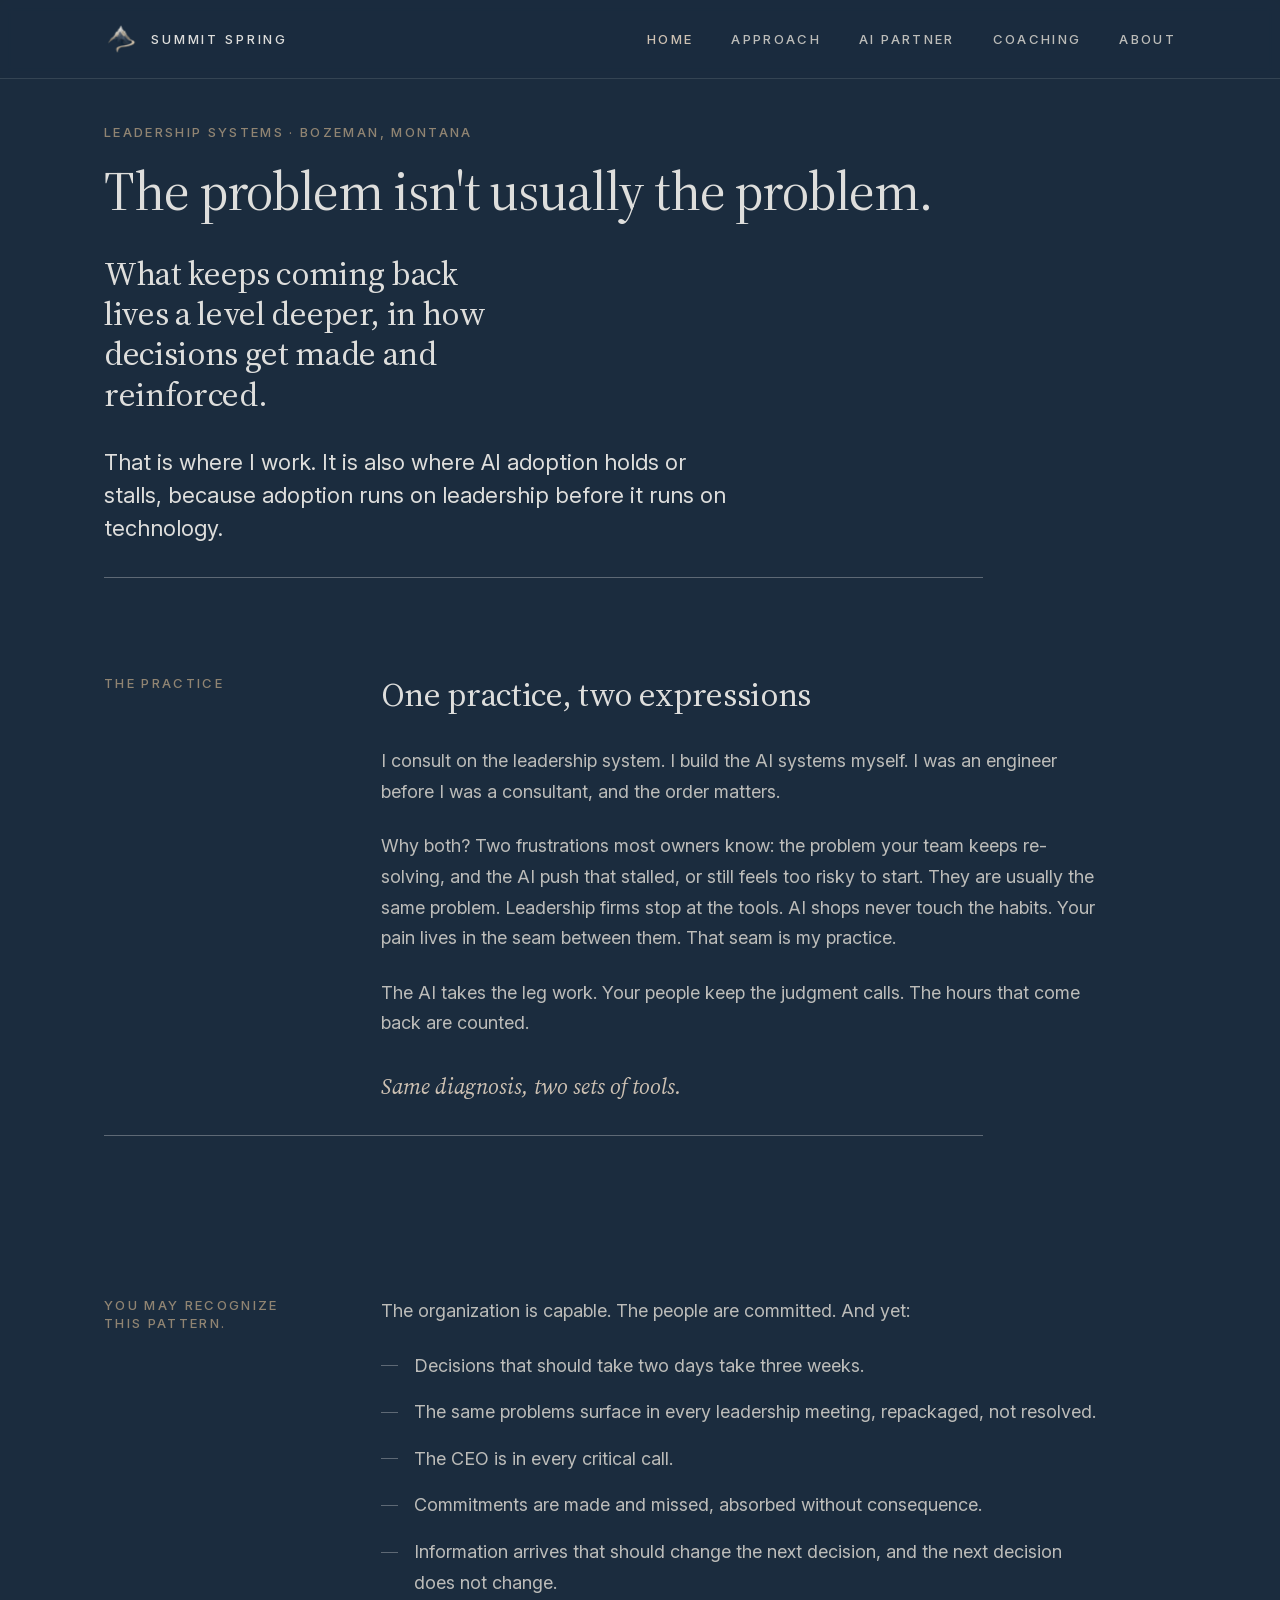
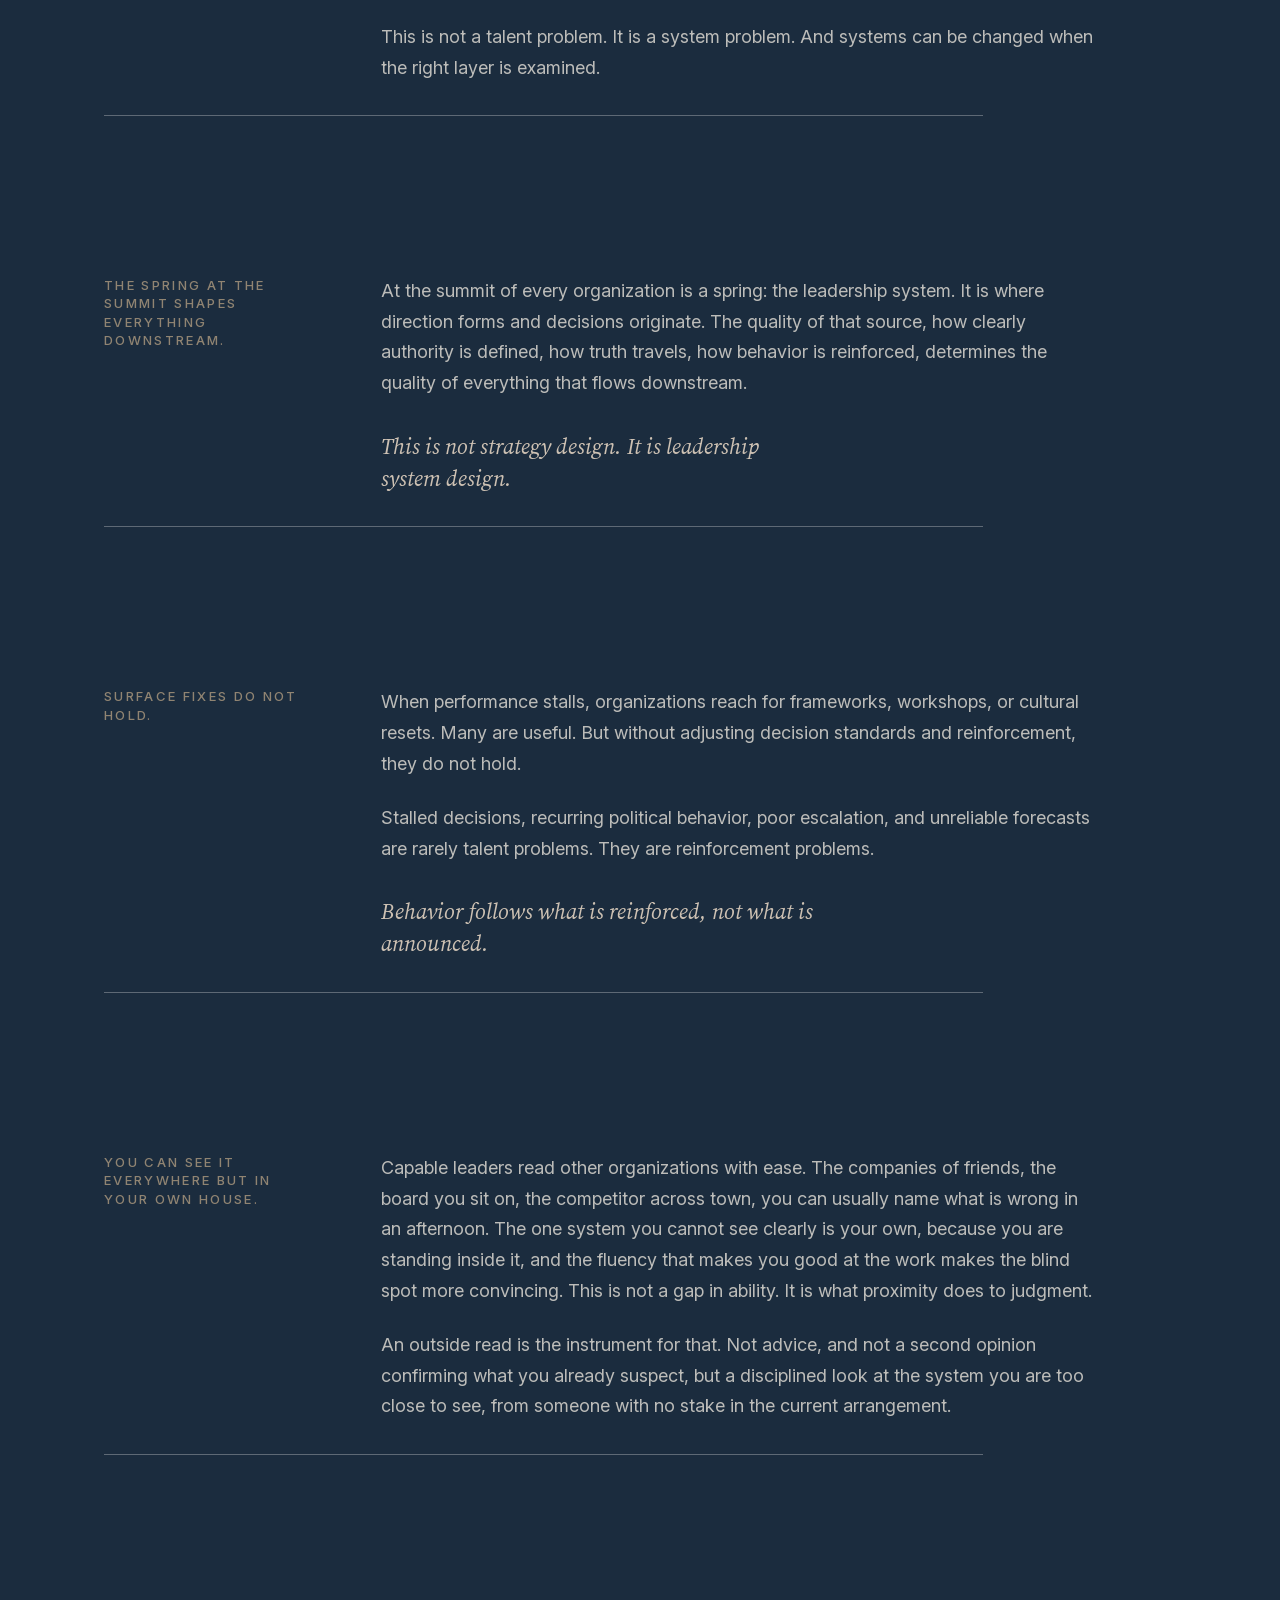
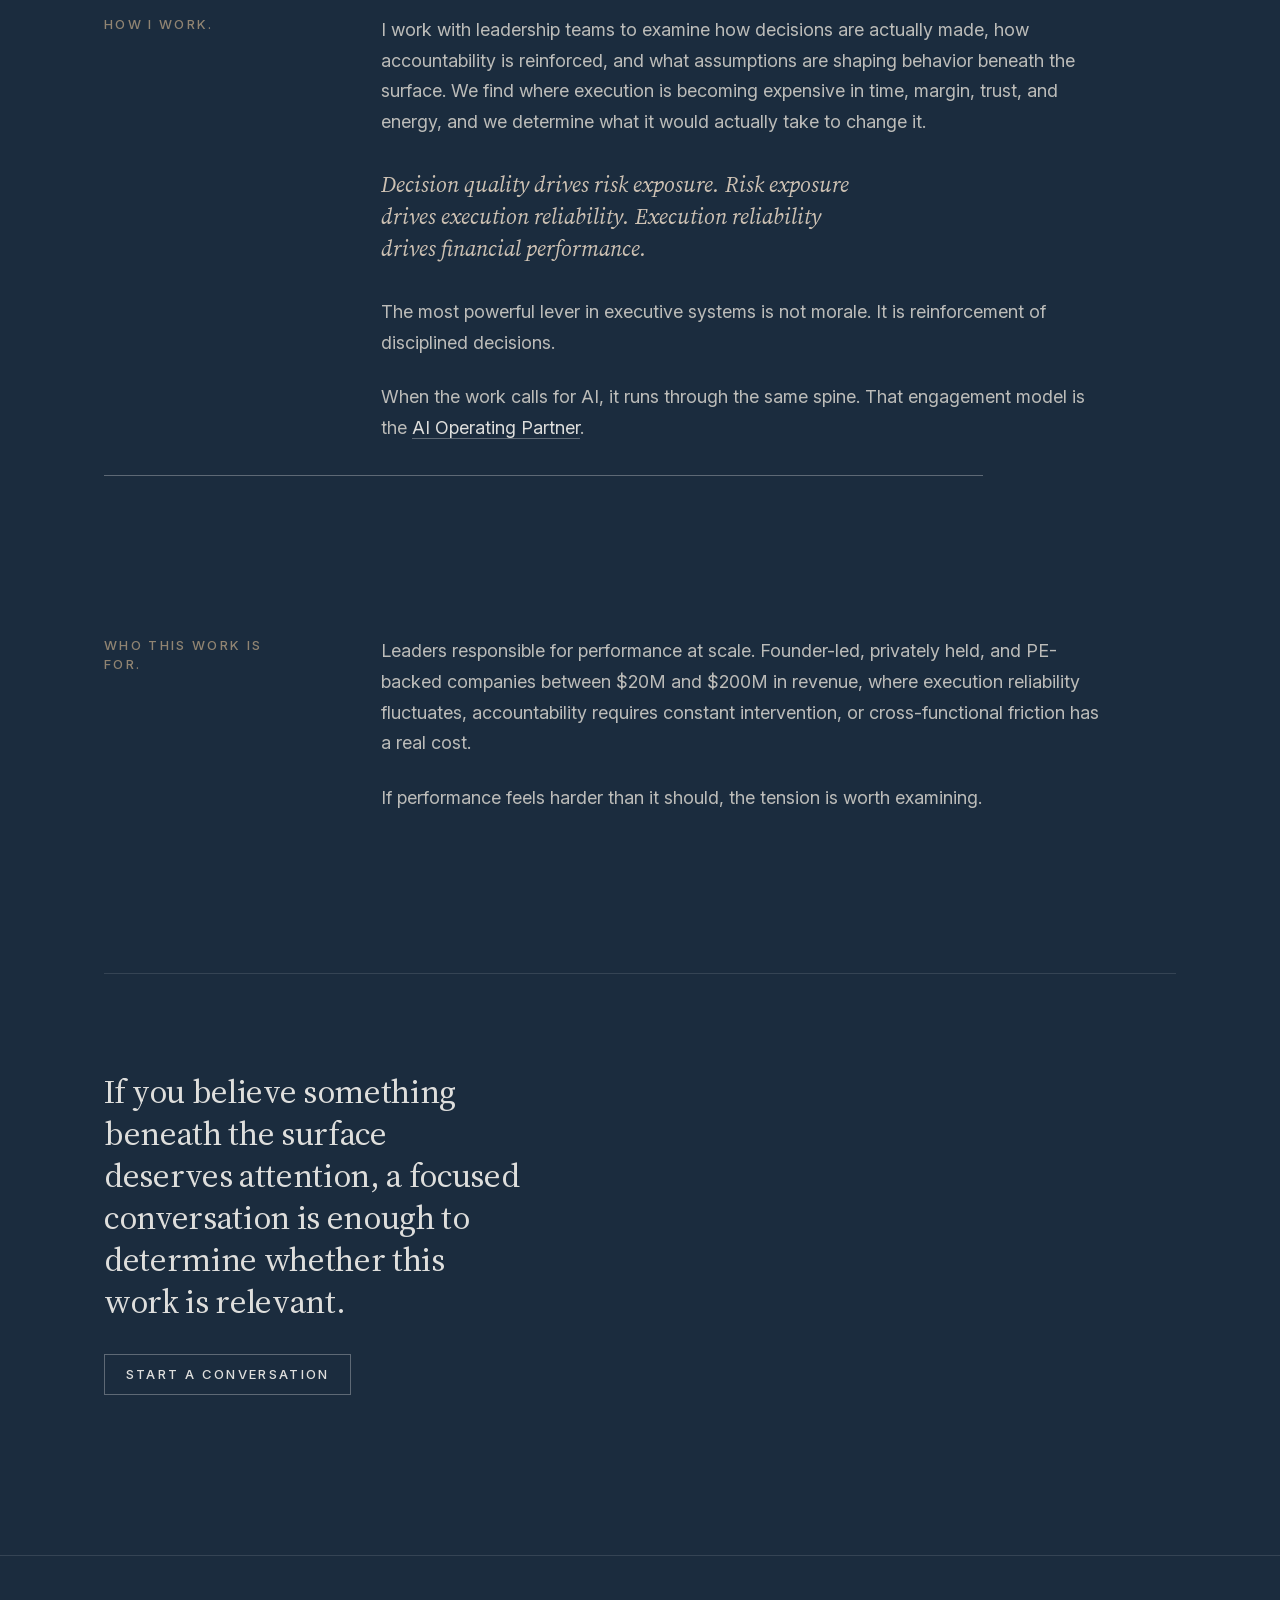
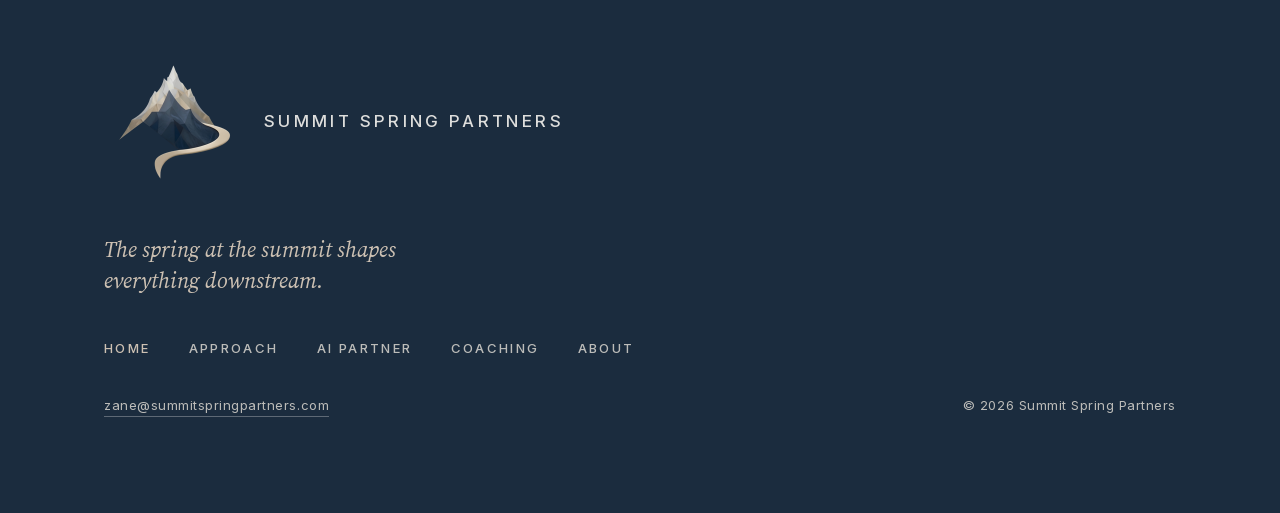
==== index.html @ 4e7c84a8 "Fusion front matter: one practice two expressions, How I work slimmed, AI Partner echo Co-Authored-B" ====
<!DOCTYPE html>
<html lang="en">
<head>
<meta charset="utf-8">
<meta name="viewport" content="width=device-width, initial-scale=1">
<title>Summit Spring Partners | Leadership Systems and AI Adoption | Bozeman, Montana</title>
<meta name="description" content="Leadership system diagnosis and AI adoption for founder-led and PE-backed companies between $20M and $200M. Automate the leg work. Your people keep the judgment. Based in Bozeman, Montana.">
<link rel="icon" href="favicon.ico" sizes="48x48">
<link rel="icon" type="image/png" sizes="32x32" href="assets/favicon-32.png">
<link rel="icon" type="image/png" sizes="16x16" href="assets/favicon-16.png">
<link rel="apple-touch-icon" href="assets/apple-touch-icon.png">
<meta property="og:title" content="Summit Spring Partners | Leadership Systems and AI Adoption | Bozeman, Montana">
<meta property="og:description" content="The problem isn't usually the problem. Leadership systems and AI adoption from Bozeman, Montana.">
<meta property="og:type" content="website">
<meta property="og:url" content="https://summitspringpartners.com/">
<meta property="og:image" content="https://summitspringpartners.com/assets/og-card.png">
<link rel="stylesheet" href="css/site.css">
</head>
<body>
<div class="site-frame">

  <header class="site-header">
    <div class="site-header-bar">
      <a class="site-brand" href="index.html">
        <img src="assets/logo-mark.png" alt="Summit Spring Partners">
        <span class="ssp-wordmark">Summit&nbsp;Spring</span>
      </a>
      <nav class="site-nav">
        <a class="ss-navlink is-active" href="index.html">Home</a>
        <a class="ss-navlink" href="approach.html">Approach</a>
        <a class="ss-navlink" href="ai-partner.html">AI Partner</a>
        <a class="ss-navlink" href="coaching.html">Coaching</a>
        <a class="ss-navlink" href="about.html">About</a>
      </nav>
      <button class="menu-toggle" type="button" aria-expanded="false" aria-controls="mobile-menu">Menu</button>
    </div>
    <nav class="mobile-menu" id="mobile-menu">
      <a class="ss-navlink is-active" href="index.html">Home</a>
      <a class="ss-navlink" href="approach.html">Approach</a>
      <a class="ss-navlink" href="ai-partner.html">AI Partner</a>
      <a class="ss-navlink" href="coaching.html">Coaching</a>
      <a class="ss-navlink" href="about.html">About</a>
    </nav>
  </header>

  <main class="site-main">
<section style="padding-top:var(--pt,7rem)">
        <div class="ssp-eyebrow" style="margin:0 0 1.3rem">Leadership systems · Bozeman, Montana</div>
        <h1 style="font-family:'Source Serif 4',Georgia,serif;font-size:var(--heroH1,3.75rem);line-height:1.08;letter-spacing:-.02em;color:#DEDEDC;max-width:var(--heroW,80%);margin:0;text-wrap:balance">The problem isn't usually the problem.</h1>
        <p style="font-family:'Source Serif 4',Georgia,serif;font-size:var(--h2s,2.1rem);line-height:1.2;letter-spacing:-.01em;color:#DEDEDC;max-width:26ch;margin:var(--gh,2rem) 0 0">What keeps coming back lives a level deeper, in how decisions get made and reinforced.</p>
        <p style="font-size:var(--lead,1.375rem);color:#DEDEDC;line-height:1.5;max-width:48ch;margin:2rem 0 0">That is where I work. It is also where AI adoption holds or stalls, because adoption runs on leadership before it runs on technology.</p>
        <hr style="border:0;border-top:1px solid #5E6975;width:var(--heroW,80%);margin:var(--gh,2rem) 0 0">
      </section>

      <section style="padding-top:var(--heroGap,6rem)">
        <div style="display:grid;grid-template-columns:var(--splitCols,200px 1fr);gap:var(--splitGap,clamp(2rem,6vw,6rem));align-items:start">
          <div class="ssp-eyebrow" style="position:var(--labelPos,sticky);top:var(--labelTop,110px);margin-bottom:var(--labelMb,0)">The practice</div>
          <div style="max-width:720px">
            <h3 style="font-family:'Source Serif 4',Georgia,serif;font-size:var(--h2s,2.1rem);line-height:1.2;letter-spacing:-.01em;color:#DEDEDC;margin:0 0 var(--gh,2rem)">One practice, two expressions</h3>
            <p style="color:#BCBCB9;font-size:var(--body,1.125rem);line-height:1.7;max-width:68ch;margin:0 0 1.5rem">I consult on the leadership system. I build the AI systems myself. I was an engineer before I was a consultant, and the order matters.</p>
            <p style="color:#BCBCB9;font-size:var(--body,1.125rem);line-height:1.7;max-width:68ch;margin:0 0 1.5rem">Why both? Two frustrations most owners know: the problem your team keeps re-solving, and the AI push that stalled, or still feels too risky to start. They are usually the same problem. Leadership firms stop at the tools. AI shops never touch the habits. Your pain lives in the seam between them. That seam is my practice.</p>
            <p style="color:#BCBCB9;font-size:var(--body,1.125rem);line-height:1.7;max-width:68ch;margin:0">The AI takes the leg work. Your people keep the judgment calls. The hours that come back are counted.</p>
            <p style="font-family:'Source Serif 4',Georgia,serif;font-style:italic;color:#CDC1B3;font-size:var(--lead,1.375rem);line-height:1.45;max-width:40ch;margin:var(--gh,2rem) 0 0">Same diagnosis, two sets of tools.</p>
          </div>
        </div>
        <hr style="border:0;border-top:1px solid #5E6975;width:var(--heroW,80%);margin:var(--gh,2rem) 0 0">
      </section>

      <section style="padding-top:var(--sg,10rem)">
        <div style="display:grid;grid-template-columns:var(--splitCols,200px 1fr);gap:var(--splitGap,clamp(2rem,6vw,6rem));align-items:start">
          <div class="ssp-eyebrow" style="position:var(--labelPos,sticky);top:var(--labelTop,110px);margin-bottom:var(--labelMb,0)">You may recognize this pattern.</div>
          <div style="max-width:720px">
            <p style="color:#BCBCB9;font-size:var(--body,1.125rem);line-height:1.7;max-width:68ch;margin:0 0 1.5rem">The organization is capable. The people are committed. And yet:</p>
            <ul class="ss-list" style="font-size:var(--body,1.125rem)">
              <li>Decisions that should take two days take three weeks.</li>
              <li>The same problems surface in every leadership meeting, repackaged, not resolved.</li>
              <li>The CEO is in every critical call.</li>
              <li>Commitments are made and missed, absorbed without consequence.</li>
              <li>Information arrives that should change the next decision, and the next decision does not change.</li>
            </ul>
            <p style="color:#BCBCB9;font-size:var(--body,1.125rem);line-height:1.7;max-width:68ch;margin:1.5rem 0 0">This is not a talent problem. It is a system problem. And systems can be changed when the right layer is examined.</p>
          </div>
        </div>
        <hr style="border:0;border-top:1px solid #5E6975;width:var(--heroW,80%);margin:var(--gh,2rem) 0 0">
      </section>

      <section style="padding-top:var(--sg,10rem)">
        <div style="display:grid;grid-template-columns:var(--splitCols,200px 1fr);gap:var(--splitGap,clamp(2rem,6vw,6rem));align-items:start">
          <div class="ssp-eyebrow" style="position:var(--labelPos,sticky);top:var(--labelTop,110px);margin-bottom:var(--labelMb,0)">The spring at the summit shapes everything downstream.</div>
          <div style="max-width:720px">
            <p style="color:#BCBCB9;font-size:var(--body,1.125rem);line-height:1.7;max-width:68ch;margin:0">At the summit of every organization is a spring: the leadership system. It is where direction forms and decisions originate. The quality of that source, how clearly authority is defined, how truth travels, how behavior is reinforced, determines the quality of everything that flows downstream.</p>
            <p style="font-family:'Source Serif 4',Georgia,serif;font-style:italic;color:#CDC1B3;font-size:var(--lead,1.375rem);line-height:1.45;max-width:40ch;margin:var(--gh,2rem) 0 0">This is not strategy design. It is leadership system design.</p>
          </div>
        </div>
        <hr style="border:0;border-top:1px solid #5E6975;width:var(--heroW,80%);margin:var(--gh,2rem) 0 0">
      </section>

      <section style="padding-top:var(--sg,10rem)">
        <div style="display:grid;grid-template-columns:var(--splitCols,200px 1fr);gap:var(--splitGap,clamp(2rem,6vw,6rem));align-items:start">
          <div class="ssp-eyebrow" style="position:var(--labelPos,sticky);top:var(--labelTop,110px);margin-bottom:var(--labelMb,0)">Surface fixes do not hold.</div>
          <div style="max-width:720px">
            <p style="color:#BCBCB9;font-size:var(--body,1.125rem);line-height:1.7;max-width:68ch;margin:0 0 1.5rem">When performance stalls, organizations reach for frameworks, workshops, or cultural resets. Many are useful. But without adjusting decision standards and reinforcement, they do not hold.</p>
            <p style="color:#BCBCB9;font-size:var(--body,1.125rem);line-height:1.7;max-width:68ch;margin:0">Stalled decisions, recurring political behavior, poor escalation, and unreliable forecasts are rarely talent problems. They are reinforcement problems.</p>
            <p style="font-family:'Source Serif 4',Georgia,serif;font-style:italic;color:#CDC1B3;font-size:var(--lead,1.375rem);line-height:1.45;max-width:40ch;margin:var(--gh,2rem) 0 0">Behavior follows what is reinforced, not what is announced.</p>
          </div>
        </div>
        <hr style="border:0;border-top:1px solid #5E6975;width:var(--heroW,80%);margin:var(--gh,2rem) 0 0">
      </section>

      <section style="padding-top:var(--sg,10rem)">
        <div style="display:grid;grid-template-columns:var(--splitCols,200px 1fr);gap:var(--splitGap,clamp(2rem,6vw,6rem));align-items:start">
          <div class="ssp-eyebrow" style="position:var(--labelPos,sticky);top:var(--labelTop,110px);margin-bottom:var(--labelMb,0)">You can see it everywhere but in your own house.</div>
          <div style="max-width:720px">
            <p style="color:#BCBCB9;font-size:var(--body,1.125rem);line-height:1.7;max-width:68ch;margin:0 0 1.5rem">Capable leaders read other organizations with ease. The companies of friends, the board you sit on, the competitor across town, you can usually name what is wrong in an afternoon. The one system you cannot see clearly is your own, because you are standing inside it, and the fluency that makes you good at the work makes the blind spot more convincing. This is not a gap in ability. It is what proximity does to judgment.</p>
            <p style="color:#BCBCB9;font-size:var(--body,1.125rem);line-height:1.7;max-width:68ch;margin:0">An outside read is the instrument for that. Not advice, and not a second opinion confirming what you already suspect, but a disciplined look at the system you are too close to see, from someone with no stake in the current arrangement.</p>
          </div>
        </div>
        <hr style="border:0;border-top:1px solid #5E6975;width:var(--heroW,80%);margin:var(--gh,2rem) 0 0">
      </section>

      <!-- PROOF SECTION, RESERVED. Anonymized engagement patterns go here once first clients close. See copy/website-copy.md "Deferred" section.
      <section style="padding-top:var(--sg,10rem)">
        <div style="display:grid;grid-template-columns:var(--splitCols,200px 1fr);gap:var(--splitGap,clamp(2rem,6vw,6rem));align-items:start">
          <div class="ssp-eyebrow" style="position:var(--labelPos,sticky);top:var(--labelTop,110px);margin-bottom:var(--labelMb,0)">Reserved</div>
          <div style="max-width:720px;border:1px dashed rgba(94,105,117,.55);padding:clamp(1.6rem,4vw,2.6rem)">
            <div class="ssp-eyebrow" style="margin:0 0 1rem">Proof section · deferred</div>
            <p style="color:#BCBCB9;font-size:var(--body,1.125rem);line-height:1.7;max-width:60ch;margin:0">Patterns from the field, anonymized: situation, presenting problem, actual diagnosis, and what changed. Reserved and intentionally empty. Nothing goes live before there is a true story to tell.</p>
          </div>
        </div>
        <hr style="border:0;border-top:1px solid #5E6975;width:var(--heroW,80%);margin:var(--gh,2rem) 0 0">
      </section>
      -->

      <section style="padding-top:var(--sg,10rem)">
        <div style="display:grid;grid-template-columns:var(--splitCols,200px 1fr);gap:var(--splitGap,clamp(2rem,6vw,6rem));align-items:start">
          <div class="ssp-eyebrow" style="position:var(--labelPos,sticky);top:var(--labelTop,110px);margin-bottom:var(--labelMb,0)">How I work.</div>
          <div style="max-width:720px">
            <p style="color:#BCBCB9;font-size:var(--body,1.125rem);line-height:1.7;max-width:68ch;margin:0 0 1.5rem">I work with leadership teams to examine how decisions are actually made, how accountability is reinforced, and what assumptions are shaping behavior beneath the surface. We find where execution is becoming expensive in time, margin, trust, and energy, and we determine what it would actually take to change it.</p>
            <p style="font-family:'Source Serif 4',Georgia,serif;font-style:italic;color:#CDC1B3;font-size:var(--lead,1.375rem);line-height:1.45;max-width:44ch;margin:var(--gh,2rem) 0">Decision quality drives risk exposure. Risk exposure drives execution reliability. Execution reliability drives financial performance.</p>
            <p style="color:#BCBCB9;font-size:var(--body,1.125rem);line-height:1.7;max-width:68ch;margin:0 0 1.5rem">The most powerful lever in executive systems is not morale. It is reinforcement of disciplined decisions.</p>
            <p style="color:#BCBCB9;font-size:var(--body,1.125rem);line-height:1.7;max-width:68ch;margin:0">When the work calls for AI, it runs through the same spine. That engagement model is the <a href="ai-partner.html">AI Operating Partner</a>.</p>
          </div>
        </div>
        <hr style="border:0;border-top:1px solid #5E6975;width:var(--heroW,80%);margin:var(--gh,2rem) 0 0">
      </section>

      <section style="padding-top:var(--sg,10rem)">
        <div style="display:grid;grid-template-columns:var(--splitCols,200px 1fr);gap:var(--splitGap,clamp(2rem,6vw,6rem));align-items:start">
          <div class="ssp-eyebrow" style="position:var(--labelPos,sticky);top:var(--labelTop,110px);margin-bottom:var(--labelMb,0)">Who this work is for.</div>
          <div style="max-width:720px">
            <p style="color:#BCBCB9;font-size:var(--body,1.125rem);line-height:1.7;max-width:68ch;margin:0 0 1.5rem">Leaders responsible for performance at scale. Founder-led, privately held, and PE-backed companies between $20M and $200M in revenue, where execution reliability fluctuates, accountability requires constant intervention, or cross-functional friction has a real cost.</p>
            <p style="color:#BCBCB9;font-size:var(--body,1.125rem);line-height:1.7;max-width:68ch;margin:0">If performance feels harder than it should, the tension is worth examining.</p>
          </div>
        </div>
      </section>

      <section style="padding-top:var(--sg,10rem)">
        <hr style="border:0;border-top:1px solid rgba(94,105,117,.4);margin:0">
        <div style="padding-top:var(--sgt,6rem)">
          <p style="font-family:'Source Serif 4',Georgia,serif;font-size:var(--h2s,2.1rem);line-height:1.25;letter-spacing:-.01em;color:#DEDEDC;max-width:26ch;margin:0 0 var(--gh,2rem)">If you believe something beneath the surface deserves attention, a focused conversation is enough to determine whether this work is relevant.</p>
          <a class="ssp-btn ssp-btn--outline" href="mailto:zane@summitspringpartners.com?subject=Conversation">Start a Conversation</a>
        </div>
      </section>
  </main>

  <footer class="site-footer">
    <div class="site-footer-inner">
      <div style="display:flex;align-items:center;gap:20px">
        <img src="assets/logo-mark.png" alt="Summit Spring Partners">
        <span style="font-family:'Inter',system-ui,sans-serif;font-weight:500;text-transform:uppercase;letter-spacing:.2em;font-size:clamp(.9rem,2.4vw,1.05rem);color:#DEDEDC;line-height:1.4">Summit Spring Partners</span>
      </div>
      <p style="font-family:'Source Serif 4',Georgia,serif;font-style:italic;color:#CDC1B3;font-size:var(--lead,1.375rem);line-height:1.4;max-width:32ch;margin:2.6rem 0 0">The spring at the summit shapes everything downstream.</p>
      <nav style="margin:2.6rem 0 0;display:flex;flex-wrap:wrap;gap:1rem 2.4rem">
        <a class="ss-navlink is-active" href="index.html">Home</a>
        <a class="ss-navlink" href="approach.html">Approach</a>
        <a class="ss-navlink" href="ai-partner.html">AI Partner</a>
        <a class="ss-navlink" href="coaching.html">Coaching</a>
        <a class="ss-navlink" href="about.html">About</a>
      </nav>
      <div style="margin:2.2rem 0 0;display:flex;flex-wrap:wrap;justify-content:space-between;gap:.6rem 2rem;color:#BCBCB9;font-size:13px;letter-spacing:.04em">
        <a href="mailto:zane@summitspringpartners.com" style="color:#BCBCB9">zane@summitspringpartners.com</a>
        <span>© 2026 Summit Spring Partners</span>
      </div>
    </div>
  </footer>

</div>

<script>
document.querySelector('.menu-toggle').addEventListener('click', function () {
  var open = document.getElementById('mobile-menu').classList.toggle('is-open');
  this.setAttribute('aria-expanded', open ? 'true' : 'false');
});
</script>
<script>
(function(){var i=new Image();i.src='/count.php?p='+encodeURIComponent('/');})();
</script>
</body>
</html>
---- css/site.css ----
/* Summit Spring Partners — site stylesheet.
   Assembled from the Claude Design export: design-system tokens verbatim,
   self-hosted font subsets, and the desktop/mobile layout value sets that
   the export applied via a JS mode toggle, expressed here as a media query. */

/* ---------------------------------------------------------------- fonts */
/* Inter — variable, normal 300–700 */
@font-face {
  font-family: 'Inter';
  font-style: normal;
  font-weight: 300 700;
  font-display: swap;
  src: url("../fonts/inter-latin.woff2") format('woff2');
  unicode-range: U+0000-00FF, U+0131, U+0152-0153, U+02BB-02BC, U+02C6, U+02DA, U+02DC, U+0304, U+0308, U+0329, U+2000-206F, U+20AC, U+2122, U+2191, U+2193, U+2212, U+2215, U+FEFF, U+FFFD;
}
@font-face {
  font-family: 'Inter';
  font-style: normal;
  font-weight: 300 700;
  font-display: swap;
  src: url("../fonts/inter-latin-ext.woff2") format('woff2');
  unicode-range: U+0100-02BA, U+02BD-02C5, U+02C7-02CC, U+02CE-02D7, U+02DD-02FF, U+0304, U+0308, U+0329, U+1D00-1DBF, U+1E00-1E9F, U+1EF2-1EFF, U+2020, U+20A0-20AB, U+20AD-20C0, U+2113, U+2C60-2C7F, U+A720-A7FF;
}
/* Inter — variable, italic 400–500 */
@font-face {
  font-family: 'Inter';
  font-style: italic;
  font-weight: 400 500;
  font-display: swap;
  src: url("../fonts/inter-italic-latin.woff2") format('woff2');
  unicode-range: U+0000-00FF, U+0131, U+0152-0153, U+02BB-02BC, U+02C6, U+02DA, U+02DC, U+0304, U+0308, U+0329, U+2000-206F, U+20AC, U+2122, U+2191, U+2193, U+2212, U+2215, U+FEFF, U+FFFD;
}
@font-face {
  font-family: 'Inter';
  font-style: italic;
  font-weight: 400 500;
  font-display: swap;
  src: url("../fonts/inter-italic-latin-ext.woff2") format('woff2');
  unicode-range: U+0100-02BA, U+02BD-02C5, U+02C7-02CC, U+02CE-02D7, U+02DD-02FF, U+0304, U+0308, U+0329, U+1D00-1DBF, U+1E00-1E9F, U+1EF2-1EFF, U+2020, U+20A0-20AB, U+20AD-20C0, U+2113, U+2C60-2C7F, U+A720-A7FF;
}
/* Source Serif 4 — variable, normal 400–700 */
@font-face {
  font-family: 'Source Serif 4';
  font-style: normal;
  font-weight: 400 700;
  font-display: swap;
  src: url("../fonts/source-serif-4-latin.woff2") format('woff2');
  unicode-range: U+0000-00FF, U+0131, U+0152-0153, U+02BB-02BC, U+02C6, U+02DA, U+02DC, U+0304, U+0308, U+0329, U+2000-206F, U+20AC, U+2122, U+2191, U+2193, U+2212, U+2215, U+FEFF, U+FFFD;
}
@font-face {
  font-family: 'Source Serif 4';
  font-style: normal;
  font-weight: 400 700;
  font-display: swap;
  src: url("../fonts/source-serif-4-latin-ext.woff2") format('woff2');
  unicode-range: U+0100-02BA, U+02BD-02C5, U+02C7-02CC, U+02CE-02D7, U+02DD-02FF, U+0304, U+0308, U+0329, U+1D00-1DBF, U+1E00-1E9F, U+1EF2-1EFF, U+2020, U+20A0-20AB, U+20AD-20C0, U+2113, U+2C60-2C7F, U+A720-A7FF;
}
/* Source Serif 4 — variable, italic 400–600 */
@font-face {
  font-family: 'Source Serif 4';
  font-style: italic;
  font-weight: 400 600;
  font-display: swap;
  src: url("../fonts/source-serif-4-italic-latin.woff2") format('woff2');
  unicode-range: U+0000-00FF, U+0131, U+0152-0153, U+02BB-02BC, U+02C6, U+02DA, U+02DC, U+0304, U+0308, U+0329, U+2000-206F, U+20AC, U+2122, U+2191, U+2193, U+2212, U+2215, U+FEFF, U+FFFD;
}
@font-face {
  font-family: 'Source Serif 4';
  font-style: italic;
  font-weight: 400 600;
  font-display: swap;
  src: url("../fonts/source-serif-4-italic-latin-ext.woff2") format('woff2');
  unicode-range: U+0100-02BA, U+02BD-02C5, U+02C7-02CC, U+02CE-02D7, U+02DD-02FF, U+0304, U+0308, U+0329, U+1D00-1DBF, U+1E00-1E9F, U+1EF2-1EFF, U+2020, U+20A0-20AB, U+20AD-20C0, U+2113, U+2C60-2C7F, U+A720-A7FF;
}

/* --------------------------------------------------------- color tokens */
/* Six colors. No others. No tints, shades, derived ramps, or variants. */
:root{
  --bg-navy:#1B2C3E;   /* background — every page, everywhere. The base. */
  --ink:#DEDEDC;       /* primary text — headlines and body */
  --muted:#BCBCB9;     /* secondary text — captions, muted detail */
  --structure:#5E6975; /* borders, dividers, rules. NEVER text (insufficient contrast) */
  --warm-light:#CDC1B3;/* accent, light warm — closing italic line, link hover, active nav */
  --warm-deep:#908472; /* accent, deep warm — eyebrow / small uppercase labels ONLY */

  --bg:var(--bg-navy);
  --text-primary:var(--ink);
  --text-secondary:var(--muted);
  --text-label:var(--warm-deep);
  --border:var(--structure);
  --rule:var(--structure);
  --accent:var(--warm-light);
  --link:var(--ink);
  --link-hover:var(--warm-light);
}

/* ---------------------------------------------------- typography tokens */
:root{
  --font-serif:'Source Serif 4', Georgia, 'Times New Roman', serif;
  --font-sans:'Inter', system-ui, -apple-system, sans-serif;

  --fs-lead:1.375rem;
  --fs-body:1.125rem;
  --fs-eyebrow:0.8125rem;

  --lh-tight:1.08;
  --lh-body:1.7;

  --fw-regular:400;
  --fw-medium:500;

  --tracking-eyebrow:0.18em;
  --tracking-tight:-0.02em;
}

/* ------------------------------------------------- layout value sets
   The export drove layout through these variables, switched between a
   desktop and a mobile set by a preview toggle. Both sets are preserved
   verbatim; the switch is now a real media query. */
:root{
  --pt:2.75rem;           /* page top — hero clearance under the nav */
  --sg:10rem;             /* gap between major sections */
  --sgt:6rem;             /* tighter break within a section */
  --h1s:3.15rem;
  --h2s:2.1rem;
  --lead:1.375rem;
  --gh:2rem;              /* headline to body gap */
  --body:1.125rem;
  --num:2.25rem;          /* phase numbers on Approach */
  --splitCols:200px 1fr;  /* label column + prose column */
  --splitGap:clamp(2rem,6vw,6rem);
  --labelPos:sticky;
  --labelTop:110px;
  --labelMb:0px;
  --spineCol:64px 1fr;    /* Approach phase spine */
  --spineX:31px;
  --gutter:clamp(1.5rem,5vw,4rem);
  --navH:78px;
  --siteW:100%;
  --siteBorder:none;
  --logoNav:34px;
  --logoFoot:140px;
  --aboutCols:1fr 260px;  /* About hero: name + headshot */
  --credCols:repeat(3,1fr);
  --heroW:82%;
  --heroH1:3.4rem;
  --heroGap:6rem;
}
@media (max-width:768px){
  :root{
    --pt:1.5rem;
    --sg:6rem;
    --sgt:3.75rem;
    --h1s:1.95rem;
    --h2s:1.45rem;
    --lead:1.1rem;
    --gh:1.1rem;
    --body:1.0625rem;
    --num:1.6rem;
    --splitCols:1fr;
    --splitGap:0.9rem;
    --labelPos:static;
    --labelTop:0px;
    --labelMb:0.9rem;
    --spineCol:40px 1fr;
    --spineX:20px;
    --gutter:1.4rem;
    --navH:58px;
    --siteW:392px;
    --siteBorder:1px solid rgba(94,105,117,.4);
    --logoNav:26px;
    --logoFoot:86px;
    --aboutCols:1fr;
    --credCols:1fr;
    --heroW:100%;
    --heroH1:2rem;
    --heroGap:3.6rem;
  }
}

/* ------------------------------------------------------- base elements */
*,*::before,*::after{box-sizing:border-box}
html{-webkit-font-smoothing:antialiased;text-rendering:optimizeLegibility}
body{margin:0;background:var(--bg);color:var(--text-primary);font-family:var(--font-sans);font-size:var(--fs-body);line-height:var(--lh-body);font-weight:var(--fw-regular)}

h1,h2,h3,h4{font-family:var(--font-serif);color:var(--text-primary);margin:0;line-height:var(--lh-tight);letter-spacing:var(--tracking-tight);font-weight:var(--fw-regular)}

/* Links — quiet by default, taupe only on hover */
a{color:var(--link);text-decoration:none;border-bottom:1px solid var(--border);transition:color .2s ease,border-color .2s ease}
a:hover{color:var(--link-hover);border-color:var(--link-hover)}

hr{border:0;border-top:1px solid var(--rule);margin:0}

::selection{background:var(--structure);color:var(--ink)}

/* ------------------------------------------------------- site pieces */
/* Uppercase, letterspaced label — echoes the wordmark's spaced capitals */
.ssp-eyebrow{font-family:var(--font-sans);font-size:var(--fs-eyebrow);font-weight:var(--fw-medium);text-transform:uppercase;letter-spacing:var(--tracking-eyebrow);color:var(--text-label);line-height:1.4}

/* Dashed list with hairline tick markers */
.ss-list{list-style:none;margin:0;padding:0;max-width:68ch}
.ss-list li{position:relative;padding-left:2.1rem;margin:0 0 1rem;color:var(--muted);line-height:1.7}
.ss-list li:last-child{margin-bottom:0}
.ss-list li::before{content:"";position:absolute;left:0;top:.82em;width:1.1rem;height:1px;background:var(--structure)}

/* Nav / footer links */
.ss-navlink{font-family:var(--font-sans);font-size:.8125rem;font-weight:500;text-transform:uppercase;letter-spacing:.18em;color:var(--muted);border-bottom:none;transition:color .2s ease}
.ss-navlink:hover{color:var(--ink);border-bottom:none}
.ss-navlink.is-active{color:var(--warm-light)}

/* Brand wordmark set in plain type */
.ssp-wordmark{font-family:var(--font-sans);font-weight:var(--fw-medium);text-transform:uppercase;letter-spacing:.22em;font-size:var(--fs-eyebrow);color:var(--text-primary);line-height:1;white-space:nowrap}

/* Outline button — hairline border, no fill, taupe on hover */
.ssp-btn{display:inline-flex;align-items:center;gap:.6em;font-family:var(--font-sans);font-size:var(--fs-eyebrow);font-weight:var(--fw-medium);text-transform:uppercase;letter-spacing:var(--tracking-eyebrow);color:var(--text-primary);background:transparent;cursor:pointer;transition:color .2s ease,border-color .2s ease;text-decoration:none;line-height:1.2}
.ssp-btn--outline{padding:.9em 1.6em;border:1px solid var(--border)}
.ssp-btn--outline:hover{color:var(--link-hover);border-color:var(--link-hover)}

/* ------------------------------------------------------------- chrome */
.site-frame{width:var(--siteW,100%);margin:0 auto;border-inline:var(--siteBorder,none);min-height:100vh;overflow:hidden}
@media (max-width:768px){
  /* The mobile set was designed against a 392px column; never overflow
     a narrower phone. */
  .site-frame{width:min(var(--siteW),100%)}
}

.site-header{position:sticky;top:0;z-index:10;background:rgba(27,44,62,.88);backdrop-filter:saturate(120%) blur(6px);border-bottom:1px solid rgba(94,105,117,.4)}
.site-header-bar{max-width:1200px;margin:0 auto;padding-inline:var(--gutter);height:var(--navH);display:flex;align-items:center;justify-content:space-between}
.site-brand{display:flex;align-items:center;gap:13px;border-bottom:none}
.site-brand:hover{border-bottom:none}
.site-brand img{height:var(--logoNav);width:auto;display:block}

.site-nav{display:flex;gap:38px}
.menu-toggle{display:none;font-family:var(--font-sans);font-size:.8125rem;font-weight:500;text-transform:uppercase;letter-spacing:.18em;color:var(--muted);background:transparent;border:1px solid rgba(94,105,117,.5);padding:8px 12px;cursor:pointer;transition:color .2s ease}
.menu-toggle:hover{color:var(--ink)}
.mobile-menu{display:none;flex-direction:column;gap:1.1rem;padding:1.4rem var(--gutter) 1.8rem;border-top:1px solid rgba(94,105,117,.4)}
@media (max-width:768px){
  .site-nav{display:none}
  .menu-toggle{display:inline-block}
  .mobile-menu.is-open{display:flex}
}

.site-main{max-width:1200px;margin:0 auto;padding-inline:var(--gutter)}

.site-footer{border-top:1px solid rgba(94,105,117,.4);margin-top:var(--sg)}
.site-footer-inner{max-width:1200px;margin:0 auto;padding-block:var(--sgt);padding-inline:var(--gutter)}
.site-footer img{height:var(--logoFoot);width:auto;display:block}
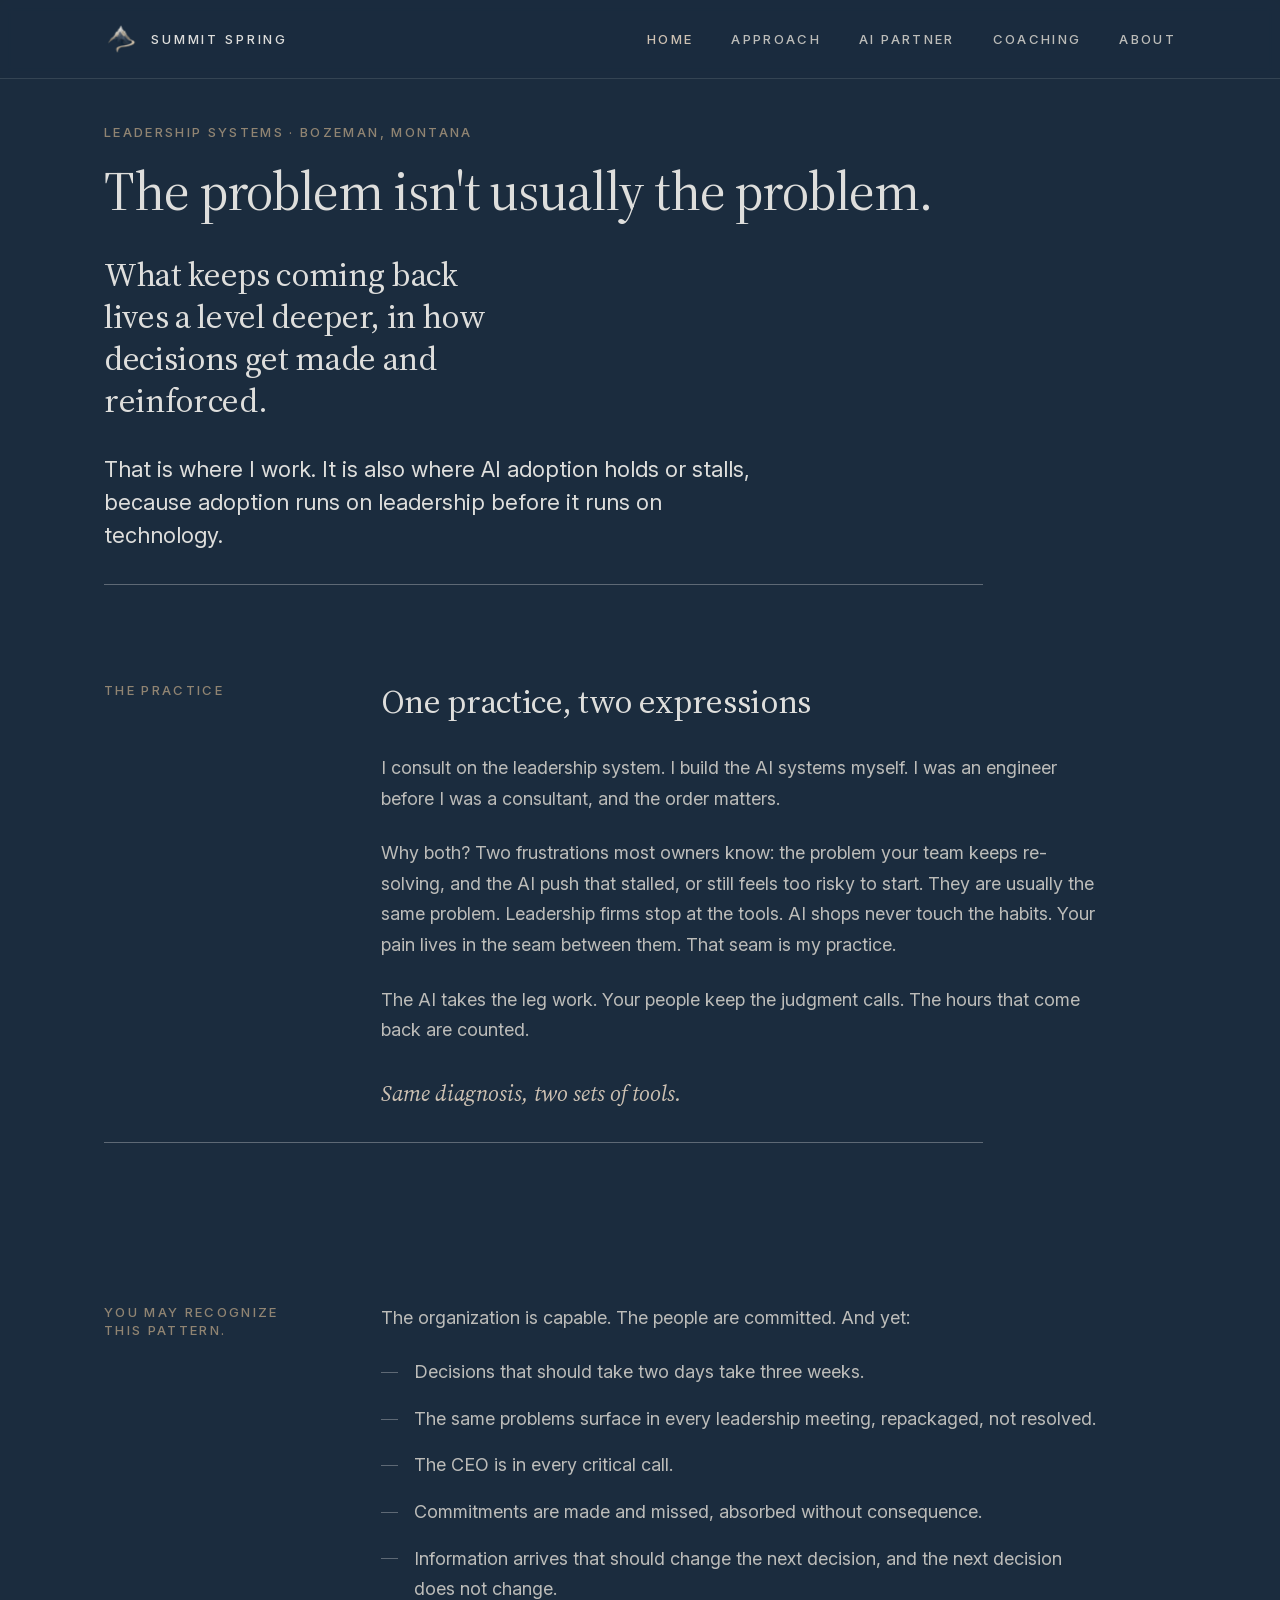
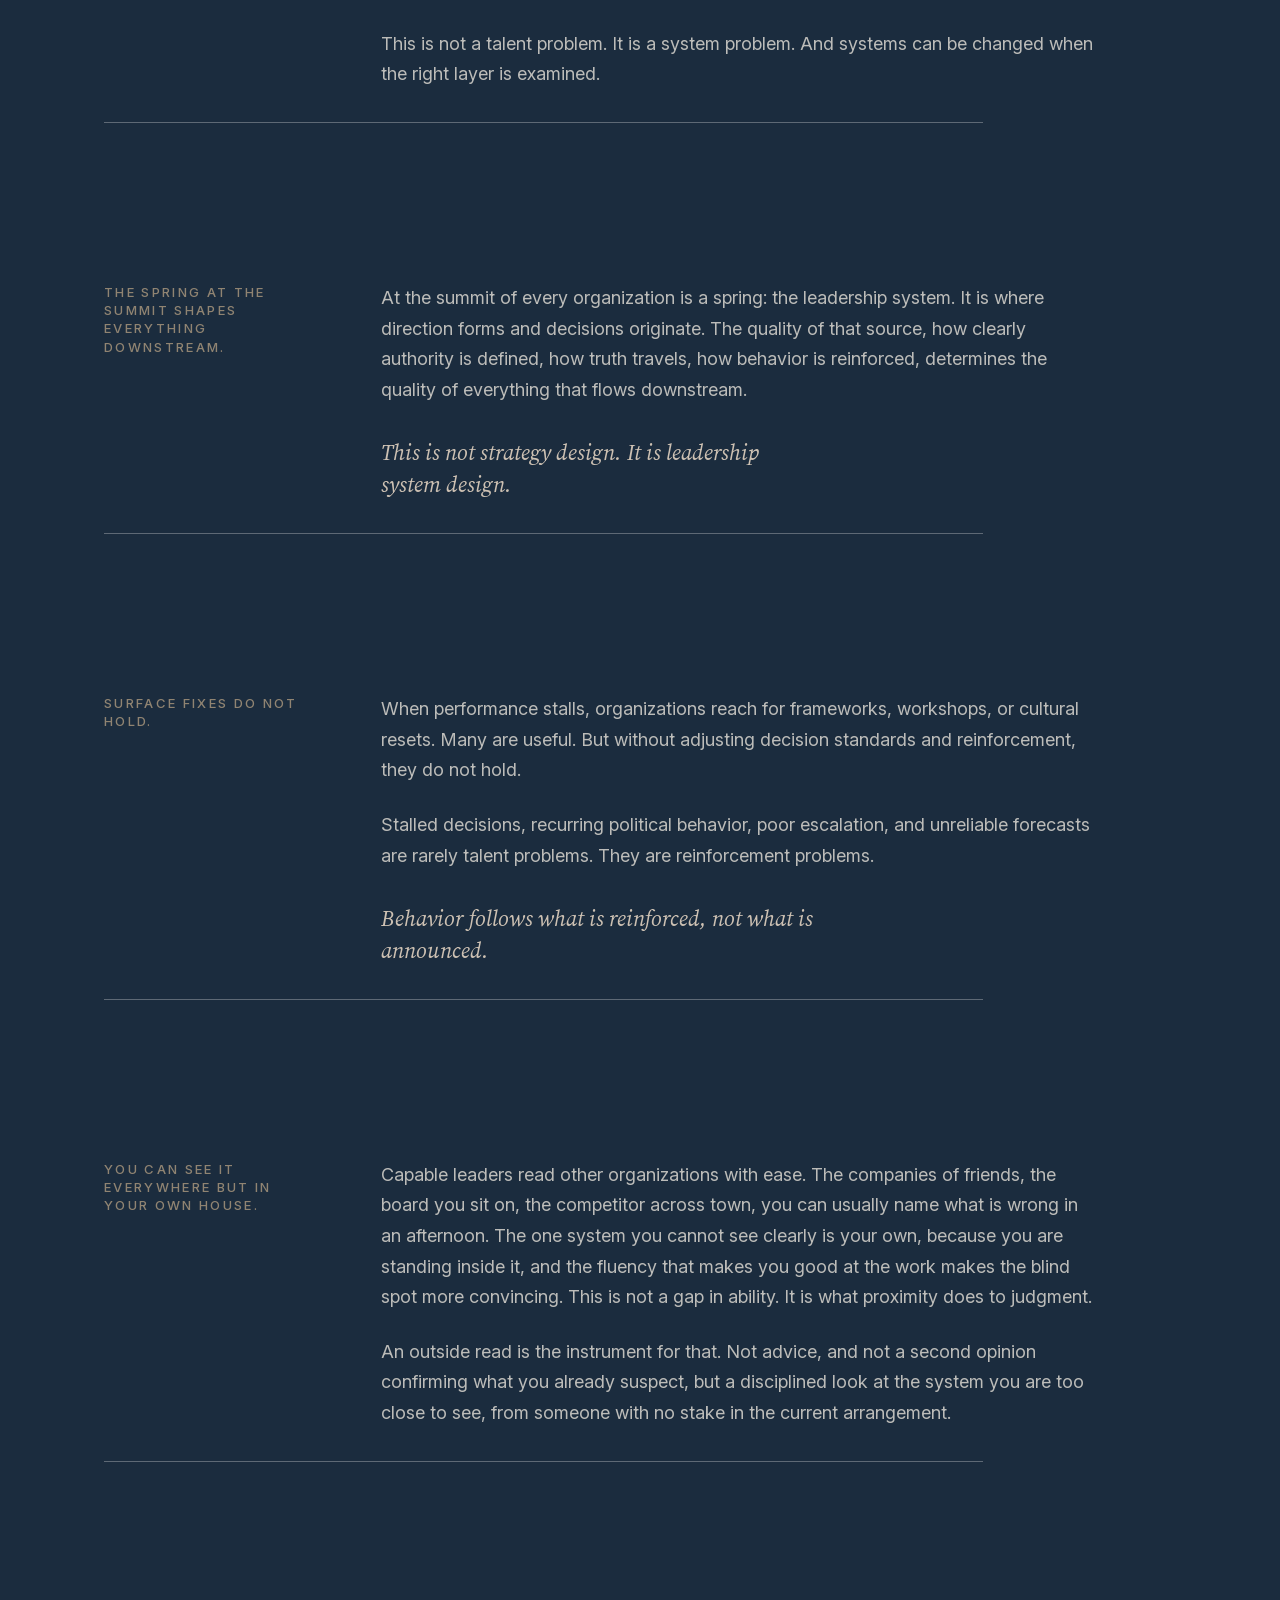
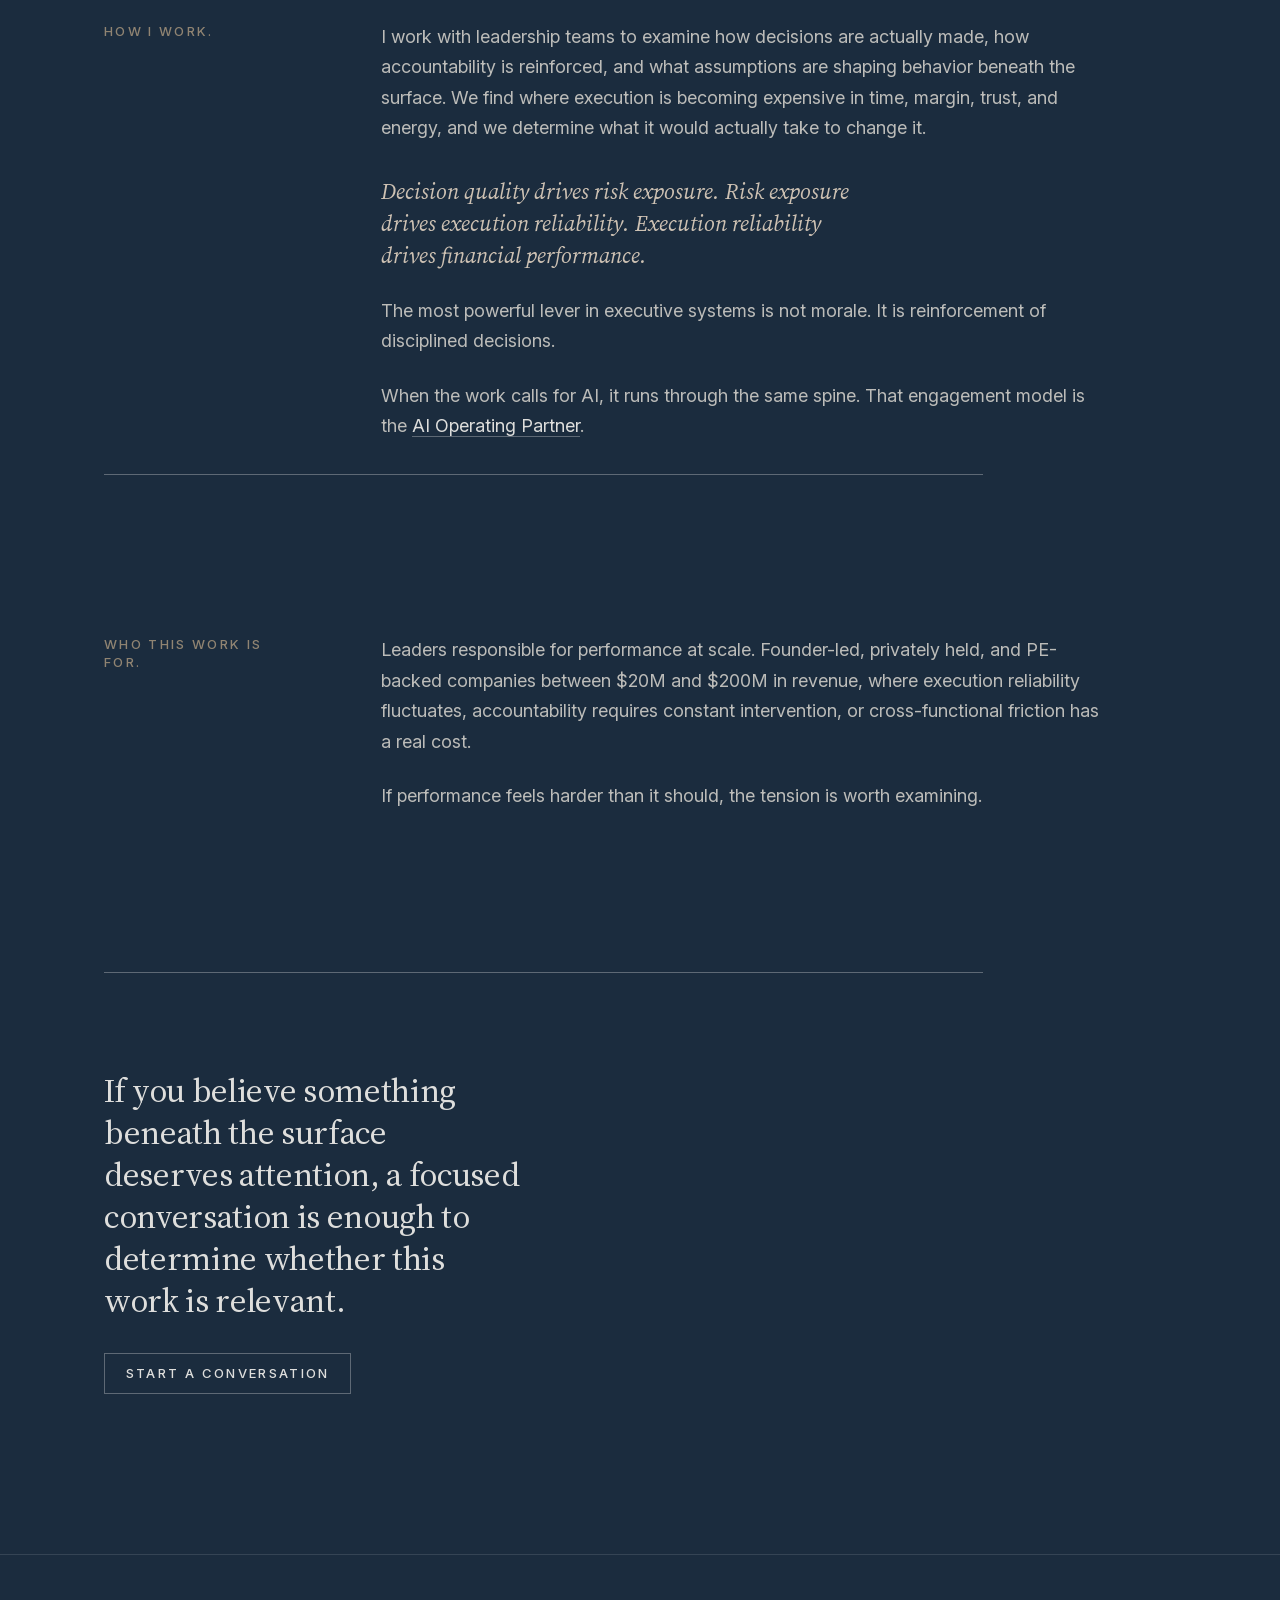
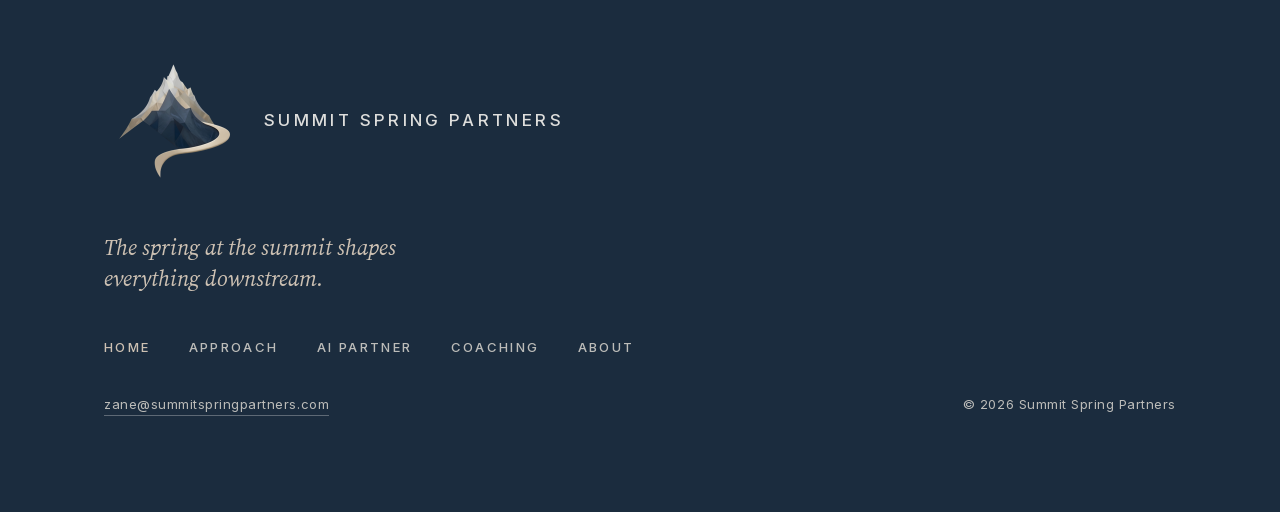
==== commit 38bcfdc5: "Tier one craft floor: normalization, divider system, motion floor, preload hints Co-Authored-By: Cla" ====
--- a/index.html
+++ b/index.html
@@ -9,6 +9,8 @@
 <link rel="icon" type="image/png" sizes="32x32" href="assets/favicon-32.png">
 <link rel="icon" type="image/png" sizes="16x16" href="assets/favicon-16.png">
 <link rel="apple-touch-icon" href="assets/apple-touch-icon.png">
+<link rel="preload" href="fonts/inter-latin.woff2" as="font" type="font/woff2" crossorigin>
+<link rel="preload" href="fonts/source-serif-4-latin.woff2" as="font" type="font/woff2" crossorigin>
 <meta property="og:title" content="Summit Spring Partners | Leadership Systems and AI Adoption | Bozeman, Montana">
 <meta property="og:description" content="The problem isn't usually the problem. Leadership systems and AI adoption from Bozeman, Montana.">
 <meta property="og:type" content="website">
@@ -44,12 +46,12 @@
   </header>
 
   <main class="site-main">
-<section style="padding-top:var(--pt,7rem)">
+<section style="padding-top:var(--pt,2.75rem)">
         <div class="ssp-eyebrow" style="margin:0 0 1.3rem">Leadership systems · Bozeman, Montana</div>
-        <h1 style="font-family:'Source Serif 4',Georgia,serif;font-size:var(--heroH1,3.75rem);line-height:1.08;letter-spacing:-.02em;color:#DEDEDC;max-width:var(--heroW,80%);margin:0;text-wrap:balance">The problem isn't usually the problem.</h1>
-        <p style="font-family:'Source Serif 4',Georgia,serif;font-size:var(--h2s,2.1rem);line-height:1.2;letter-spacing:-.01em;color:#DEDEDC;max-width:26ch;margin:var(--gh,2rem) 0 0">What keeps coming back lives a level deeper, in how decisions get made and reinforced.</p>
-        <p style="font-size:var(--lead,1.375rem);color:#DEDEDC;line-height:1.5;max-width:48ch;margin:2rem 0 0">That is where I work. It is also where AI adoption holds or stalls, because adoption runs on leadership before it runs on technology.</p>
-        <hr style="border:0;border-top:1px solid #5E6975;width:var(--heroW,80%);margin:var(--gh,2rem) 0 0">
+        <h1 style="font-family:'Source Serif 4',Georgia,serif;font-size:var(--heroH1,3.4rem);line-height:1.08;letter-spacing:-.02em;color:#DEDEDC;max-width:var(--heroW,82%);margin:0;text-wrap:balance">The problem isn't usually the problem.</h1>
+        <p style="font-family:'Source Serif 4',Georgia,serif;font-size:var(--h2s,2.1rem);line-height:1.25;letter-spacing:-.01em;color:#DEDEDC;max-width:26ch;margin:var(--gh,2rem) 0 0">What keeps coming back lives a level deeper, in how decisions get made and reinforced.</p>
+        <p style="font-size:var(--lead,1.375rem);color:#DEDEDC;line-height:1.5;max-width:50ch;margin:2rem 0 0">That is where I work. It is also where AI adoption holds or stalls, because adoption runs on leadership before it runs on technology.</p>
+        <hr class="ss-rule">
       </section>
 
       <section style="padding-top:var(--heroGap,6rem)">
@@ -63,7 +65,7 @@
             <p style="font-family:'Source Serif 4',Georgia,serif;font-style:italic;color:#CDC1B3;font-size:var(--lead,1.375rem);line-height:1.45;max-width:40ch;margin:var(--gh,2rem) 0 0">Same diagnosis, two sets of tools.</p>
           </div>
         </div>
-        <hr style="border:0;border-top:1px solid #5E6975;width:var(--heroW,80%);margin:var(--gh,2rem) 0 0">
+        <hr class="ss-rule">
       </section>
 
       <section style="padding-top:var(--sg,10rem)">
@@ -81,7 +83,7 @@
             <p style="color:#BCBCB9;font-size:var(--body,1.125rem);line-height:1.7;max-width:68ch;margin:1.5rem 0 0">This is not a talent problem. It is a system problem. And systems can be changed when the right layer is examined.</p>
           </div>
         </div>
-        <hr style="border:0;border-top:1px solid #5E6975;width:var(--heroW,80%);margin:var(--gh,2rem) 0 0">
+        <hr class="ss-rule">
       </section>
 
       <section style="padding-top:var(--sg,10rem)">
@@ -92,7 +94,7 @@
             <p style="font-family:'Source Serif 4',Georgia,serif;font-style:italic;color:#CDC1B3;font-size:var(--lead,1.375rem);line-height:1.45;max-width:40ch;margin:var(--gh,2rem) 0 0">This is not strategy design. It is leadership system design.</p>
           </div>
         </div>
-        <hr style="border:0;border-top:1px solid #5E6975;width:var(--heroW,80%);margin:var(--gh,2rem) 0 0">
+        <hr class="ss-rule">
       </section>
 
       <section style="padding-top:var(--sg,10rem)">
@@ -104,7 +106,7 @@
             <p style="font-family:'Source Serif 4',Georgia,serif;font-style:italic;color:#CDC1B3;font-size:var(--lead,1.375rem);line-height:1.45;max-width:40ch;margin:var(--gh,2rem) 0 0">Behavior follows what is reinforced, not what is announced.</p>
           </div>
         </div>
-        <hr style="border:0;border-top:1px solid #5E6975;width:var(--heroW,80%);margin:var(--gh,2rem) 0 0">
+        <hr class="ss-rule">
       </section>
 
       <section style="padding-top:var(--sg,10rem)">
@@ -115,7 +117,7 @@
             <p style="color:#BCBCB9;font-size:var(--body,1.125rem);line-height:1.7;max-width:68ch;margin:0">An outside read is the instrument for that. Not advice, and not a second opinion confirming what you already suspect, but a disciplined look at the system you are too close to see, from someone with no stake in the current arrangement.</p>
           </div>
         </div>
-        <hr style="border:0;border-top:1px solid #5E6975;width:var(--heroW,80%);margin:var(--gh,2rem) 0 0">
+        <hr class="ss-rule">
       </section>
 
       <!-- PROOF SECTION, RESERVED. Anonymized engagement patterns go here once first clients close. See copy/website-copy.md "Deferred" section.
@@ -127,7 +129,7 @@
             <p style="color:#BCBCB9;font-size:var(--body,1.125rem);line-height:1.7;max-width:60ch;margin:0">Patterns from the field, anonymized: situation, presenting problem, actual diagnosis, and what changed. Reserved and intentionally empty. Nothing goes live before there is a true story to tell.</p>
           </div>
         </div>
-        <hr style="border:0;border-top:1px solid #5E6975;width:var(--heroW,80%);margin:var(--gh,2rem) 0 0">
+        <hr class="ss-rule">
       </section>
       -->
 
@@ -136,12 +138,12 @@
           <div class="ssp-eyebrow" style="position:var(--labelPos,sticky);top:var(--labelTop,110px);margin-bottom:var(--labelMb,0)">How I work.</div>
           <div style="max-width:720px">
             <p style="color:#BCBCB9;font-size:var(--body,1.125rem);line-height:1.7;max-width:68ch;margin:0 0 1.5rem">I work with leadership teams to examine how decisions are actually made, how accountability is reinforced, and what assumptions are shaping behavior beneath the surface. We find where execution is becoming expensive in time, margin, trust, and energy, and we determine what it would actually take to change it.</p>
-            <p style="font-family:'Source Serif 4',Georgia,serif;font-style:italic;color:#CDC1B3;font-size:var(--lead,1.375rem);line-height:1.45;max-width:44ch;margin:var(--gh,2rem) 0">Decision quality drives risk exposure. Risk exposure drives execution reliability. Execution reliability drives financial performance.</p>
+            <p style="font-family:'Source Serif 4',Georgia,serif;font-style:italic;color:#CDC1B3;font-size:var(--lead,1.375rem);line-height:1.45;max-width:44ch;margin:var(--gh,2rem) 0 1.5rem">Decision quality drives risk exposure. Risk exposure drives execution reliability. Execution reliability drives financial performance.</p>
             <p style="color:#BCBCB9;font-size:var(--body,1.125rem);line-height:1.7;max-width:68ch;margin:0 0 1.5rem">The most powerful lever in executive systems is not morale. It is reinforcement of disciplined decisions.</p>
             <p style="color:#BCBCB9;font-size:var(--body,1.125rem);line-height:1.7;max-width:68ch;margin:0">When the work calls for AI, it runs through the same spine. That engagement model is the <a href="ai-partner.html">AI Operating Partner</a>.</p>
           </div>
         </div>
-        <hr style="border:0;border-top:1px solid #5E6975;width:var(--heroW,80%);margin:var(--gh,2rem) 0 0">
+        <hr class="ss-rule">
       </section>
 
       <section style="padding-top:var(--sg,10rem)">
@@ -155,7 +157,7 @@
       </section>
 
       <section style="padding-top:var(--sg,10rem)">
-        <hr style="border:0;border-top:1px solid rgba(94,105,117,.4);margin:0">
+        <hr class="ss-rule ss-rule--flush">
         <div style="padding-top:var(--sgt,6rem)">
           <p style="font-family:'Source Serif 4',Georgia,serif;font-size:var(--h2s,2.1rem);line-height:1.25;letter-spacing:-.01em;color:#DEDEDC;max-width:26ch;margin:0 0 var(--gh,2rem)">If you believe something beneath the surface deserves attention, a focused conversation is enough to determine whether this work is relevant.</p>
           <a class="ssp-btn ssp-btn--outline" href="mailto:zane@summitspringpartners.com?subject=Conversation">Start a Conversation</a>
@@ -178,7 +180,7 @@
         <a class="ss-navlink" href="about.html">About</a>
       </nav>
       <div style="margin:2.2rem 0 0;display:flex;flex-wrap:wrap;justify-content:space-between;gap:.6rem 2rem;color:#BCBCB9;font-size:13px;letter-spacing:.04em">
-        <a href="mailto:zane@summitspringpartners.com" style="color:#BCBCB9">zane@summitspringpartners.com</a>
+        <a class="ss-quiet-link" href="mailto:zane@summitspringpartners.com">zane@summitspringpartners.com</a>
         <span>© 2026 Summit Spring Partners</span>
       </div>
     </div>
@@ -195,5 +197,6 @@
 <script>
 (function(){var i=new Image();i.src='/count.php?p='+encodeURIComponent('/');})();
 </script>
+<script src="js/reveal.js" defer></script>
 </body>
 </html>
--- a/css/site.css
+++ b/css/site.css
@@ -99,7 +99,6 @@
   --font-serif:'Source Serif 4', Georgia, 'Times New Roman', serif;
   --font-sans:'Inter', system-ui, -apple-system, sans-serif;
 
-  --fs-lead:1.375rem;
   --fs-body:1.125rem;
   --fs-eyebrow:0.8125rem;
 
@@ -121,7 +120,6 @@
   --pt:2.75rem;           /* page top — hero clearance under the nav */
   --sg:10rem;             /* gap between major sections */
   --sgt:6rem;             /* tighter break within a section */
-  --h1s:3.15rem;
   --h2s:2.1rem;
   --lead:1.375rem;
   --gh:2rem;              /* headline to body gap */
@@ -151,9 +149,8 @@
     --pt:1.5rem;
     --sg:6rem;
     --sgt:3.75rem;
-    --h1s:1.95rem;
     --h2s:1.45rem;
-    --lead:1.1rem;
+    --lead:1.3rem;
     --gh:1.1rem;
     --body:1.0625rem;
     --num:1.6rem;
@@ -189,7 +186,13 @@
 a{color:var(--link);text-decoration:none;border-bottom:1px solid var(--border);transition:color .2s ease,border-color .2s ease}
 a:hover{color:var(--link-hover);border-color:var(--link-hover)}
 
-hr{border:0;border-top:1px solid var(--rule);margin:0}
+hr{border:0;border-top:1px solid var(--rule);margin:0;transition:border-color .2s ease}
+
+/* Divider system. Two variants only, both the token rule color at full
+   strength and both the hero width. The flush variant drops the top gap
+   for rules that open a closing block. */
+.ss-rule{width:var(--heroW);margin:var(--gh) 0 0}
+.ss-rule--flush{margin:0}
 
 ::selection{background:var(--structure);color:var(--ink)}
 
@@ -201,18 +204,26 @@
 .ss-list{list-style:none;margin:0;padding:0;max-width:68ch}
 .ss-list li{position:relative;padding-left:2.1rem;margin:0 0 1rem;color:var(--muted);line-height:1.7}
 .ss-list li:last-child{margin-bottom:0}
-.ss-list li::before{content:"";position:absolute;left:0;top:.82em;width:1.1rem;height:1px;background:var(--structure)}
+.ss-list li::before{content:"";position:absolute;left:0;top:.82em;width:1.1rem;height:1px;background:var(--structure);transition:background-color .2s ease}
 
 /* Nav / footer links */
 .ss-navlink{font-family:var(--font-sans);font-size:.8125rem;font-weight:500;text-transform:uppercase;letter-spacing:.18em;color:var(--muted);border-bottom:none;transition:color .2s ease}
 .ss-navlink:hover{color:var(--ink);border-bottom:none}
 .ss-navlink.is-active{color:var(--warm-light)}
 
+/* Bright variant for a nav-style link sitting in prose. Rests at ink,
+   hovers to the site's taupe like every other link. */
+.ss-navlink--bright{color:var(--ink)}
+.ss-navlink--bright:hover{color:var(--link-hover)}
+
+/* Quiet link, footer email. Rests muted; the base a:hover taupe wins. */
+.ss-quiet-link{color:var(--muted)}
+
 /* Brand wordmark set in plain type */
 .ssp-wordmark{font-family:var(--font-sans);font-weight:var(--fw-medium);text-transform:uppercase;letter-spacing:.22em;font-size:var(--fs-eyebrow);color:var(--text-primary);line-height:1;white-space:nowrap}
 
 /* Outline button — hairline border, no fill, taupe on hover */
-.ssp-btn{display:inline-flex;align-items:center;gap:.6em;font-family:var(--font-sans);font-size:var(--fs-eyebrow);font-weight:var(--fw-medium);text-transform:uppercase;letter-spacing:var(--tracking-eyebrow);color:var(--text-primary);background:transparent;cursor:pointer;transition:color .2s ease,border-color .2s ease;text-decoration:none;line-height:1.2}
+.ssp-btn{display:inline-flex;align-items:center;gap:.6em;font-family:var(--font-sans);font-size:var(--fs-eyebrow);font-weight:var(--fw-medium);text-transform:uppercase;letter-spacing:var(--tracking-eyebrow);color:var(--text-primary);background:transparent;cursor:pointer;transition:color .2s ease,border-color .2s ease,background-color .2s ease;text-decoration:none;line-height:1.2}
 .ssp-btn--outline{padding:.9em 1.6em;border:1px solid var(--border)}
 .ssp-btn--outline:hover{color:var(--link-hover);border-color:var(--link-hover)}
 
@@ -228,6 +239,8 @@
 .site-header-bar{max-width:1200px;margin:0 auto;padding-inline:var(--gutter);height:var(--navH);display:flex;align-items:center;justify-content:space-between}
 .site-brand{display:flex;align-items:center;gap:13px;border-bottom:none}
 .site-brand:hover{border-bottom:none}
+.site-brand .ssp-wordmark{transition:color .2s ease}
+.site-brand:hover .ssp-wordmark{color:var(--warm-light)}
 .site-brand img{height:var(--logoNav);width:auto;display:block}
 
 .site-nav{display:flex;gap:38px}
@@ -245,3 +258,17 @@
 .site-footer{border-top:1px solid rgba(94,105,117,.4);margin-top:var(--sg)}
 .site-footer-inner{max-width:1200px;margin:0 auto;padding-block:var(--sgt);padding-inline:var(--gutter)}
 .site-footer img{height:var(--logoFoot);width:auto;display:block}
+
+/* Hairline image frame, About headshot. Firms up on hover. */
+.ss-frame{border:1px solid rgba(94,105,117,.4);transition:border-color .2s ease}
+.ss-frame:hover{border-color:var(--border)}
+
+/* Motion floor. The hidden state below applies only under the js-reveal
+   class, which only js/reveal.js sets. No JavaScript means no hiding. */
+.js-reveal .site-main>section{opacity:0;transform:translateY(12px);transition:opacity .55s ease-out,transform .55s ease-out}
+.js-reveal .site-main>section.is-seen{opacity:1;transform:translateY(0)}
+
+@media (prefers-reduced-motion:reduce){
+  .js-reveal .site-main>section{opacity:1;transform:none;transition:none}
+  *,*::before,*::after{transition:none !important;animation:none !important}
+}
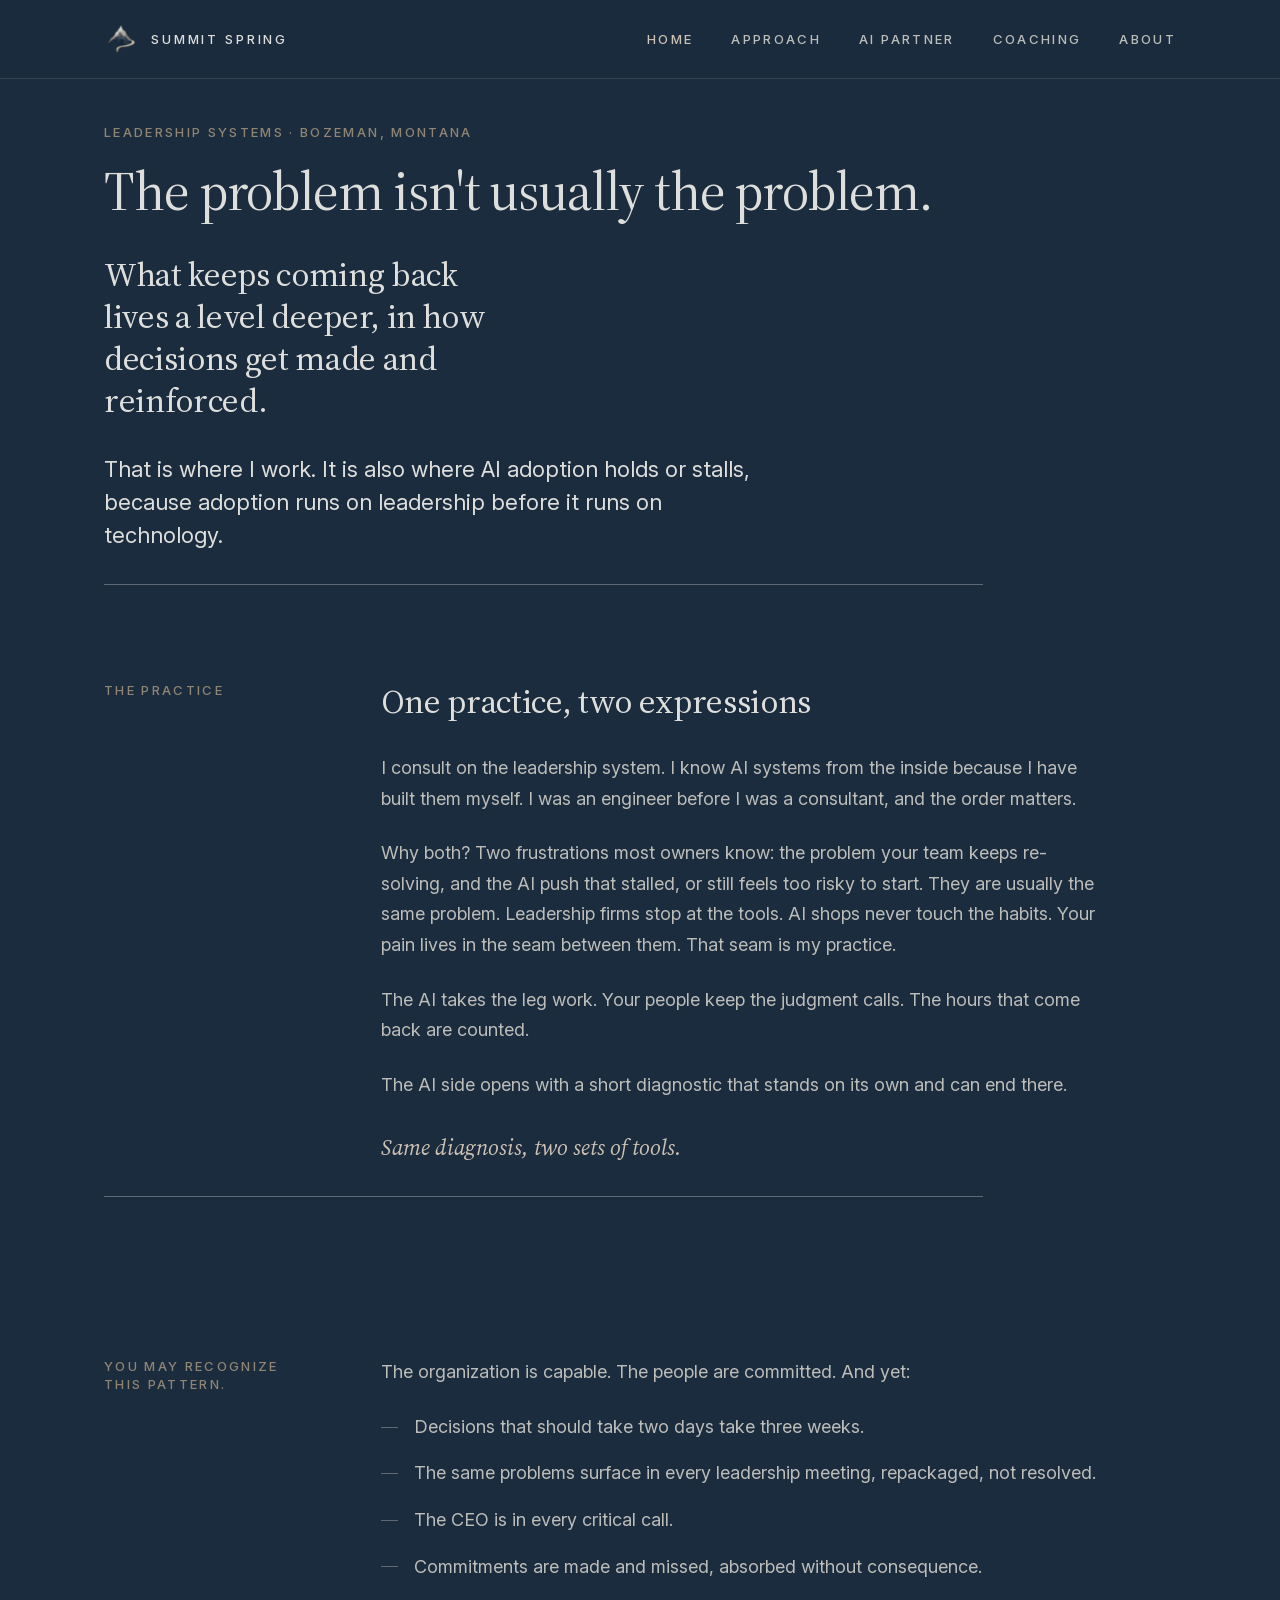
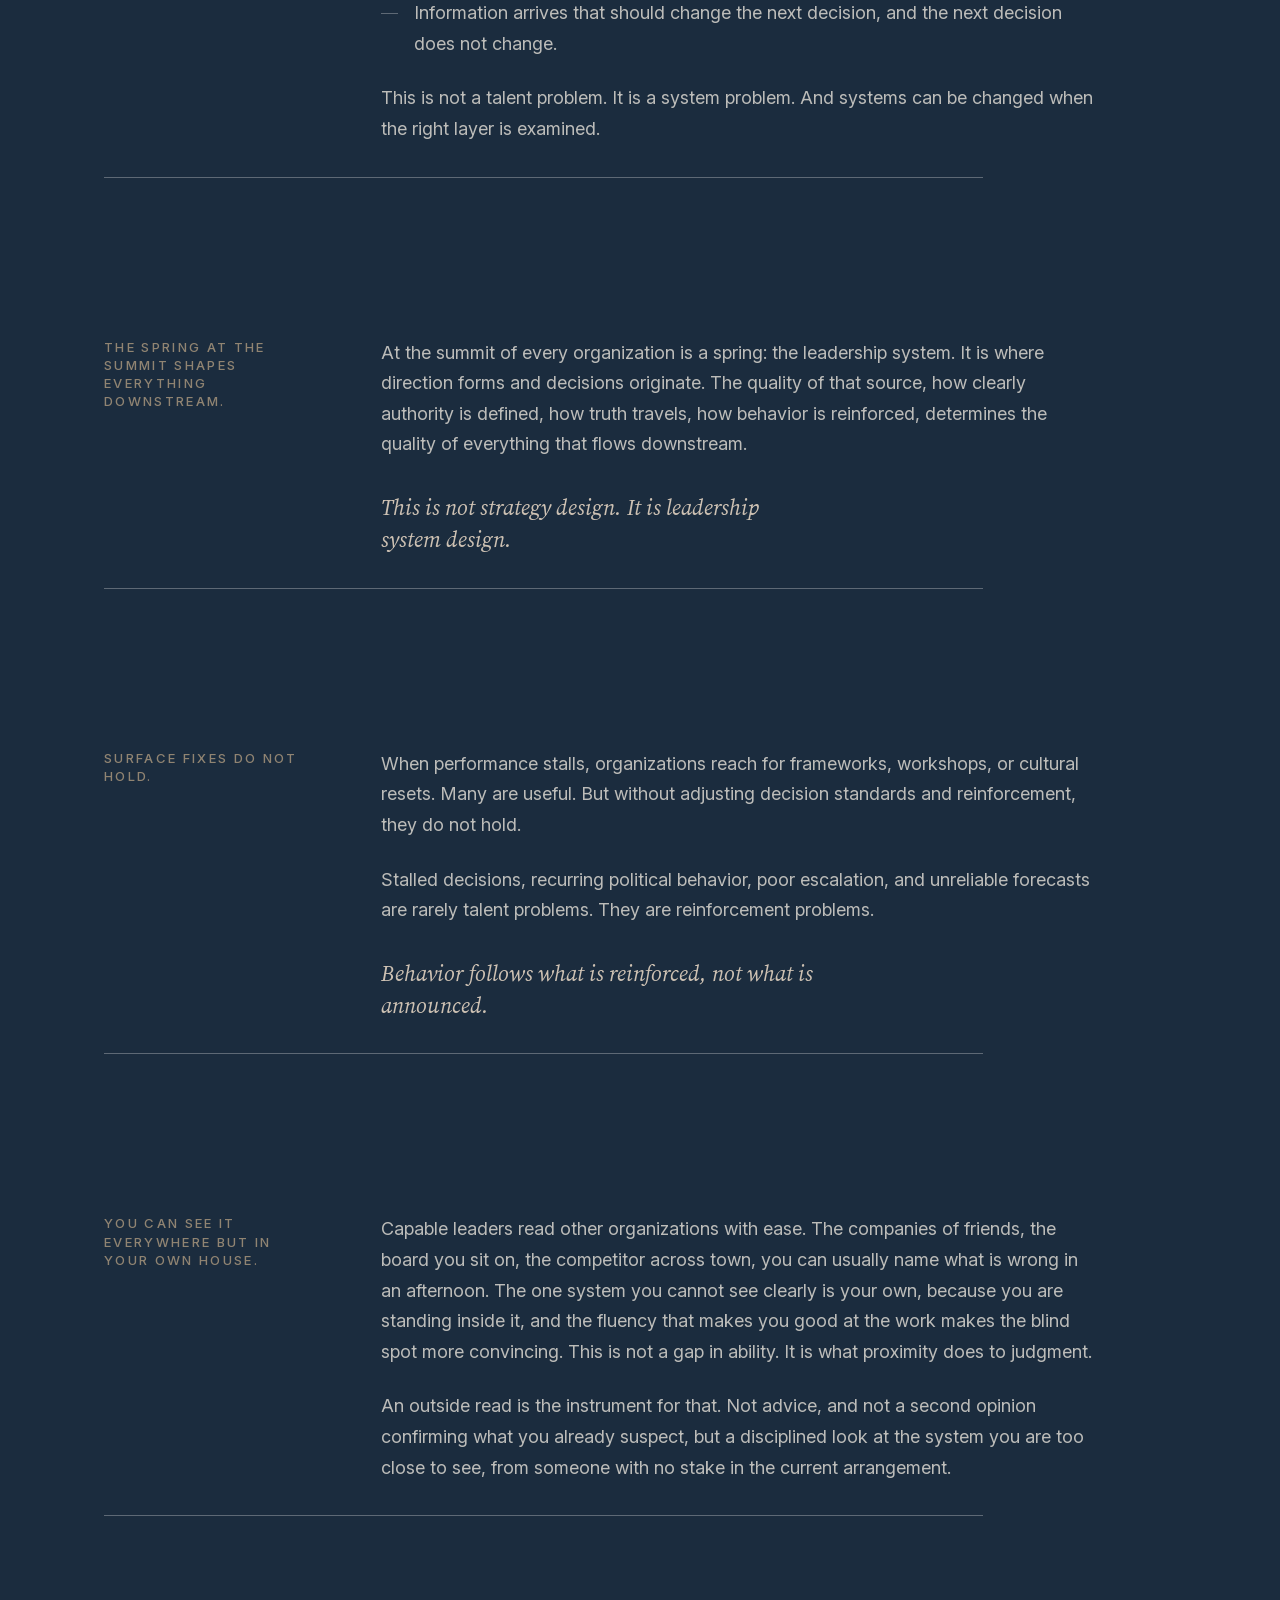
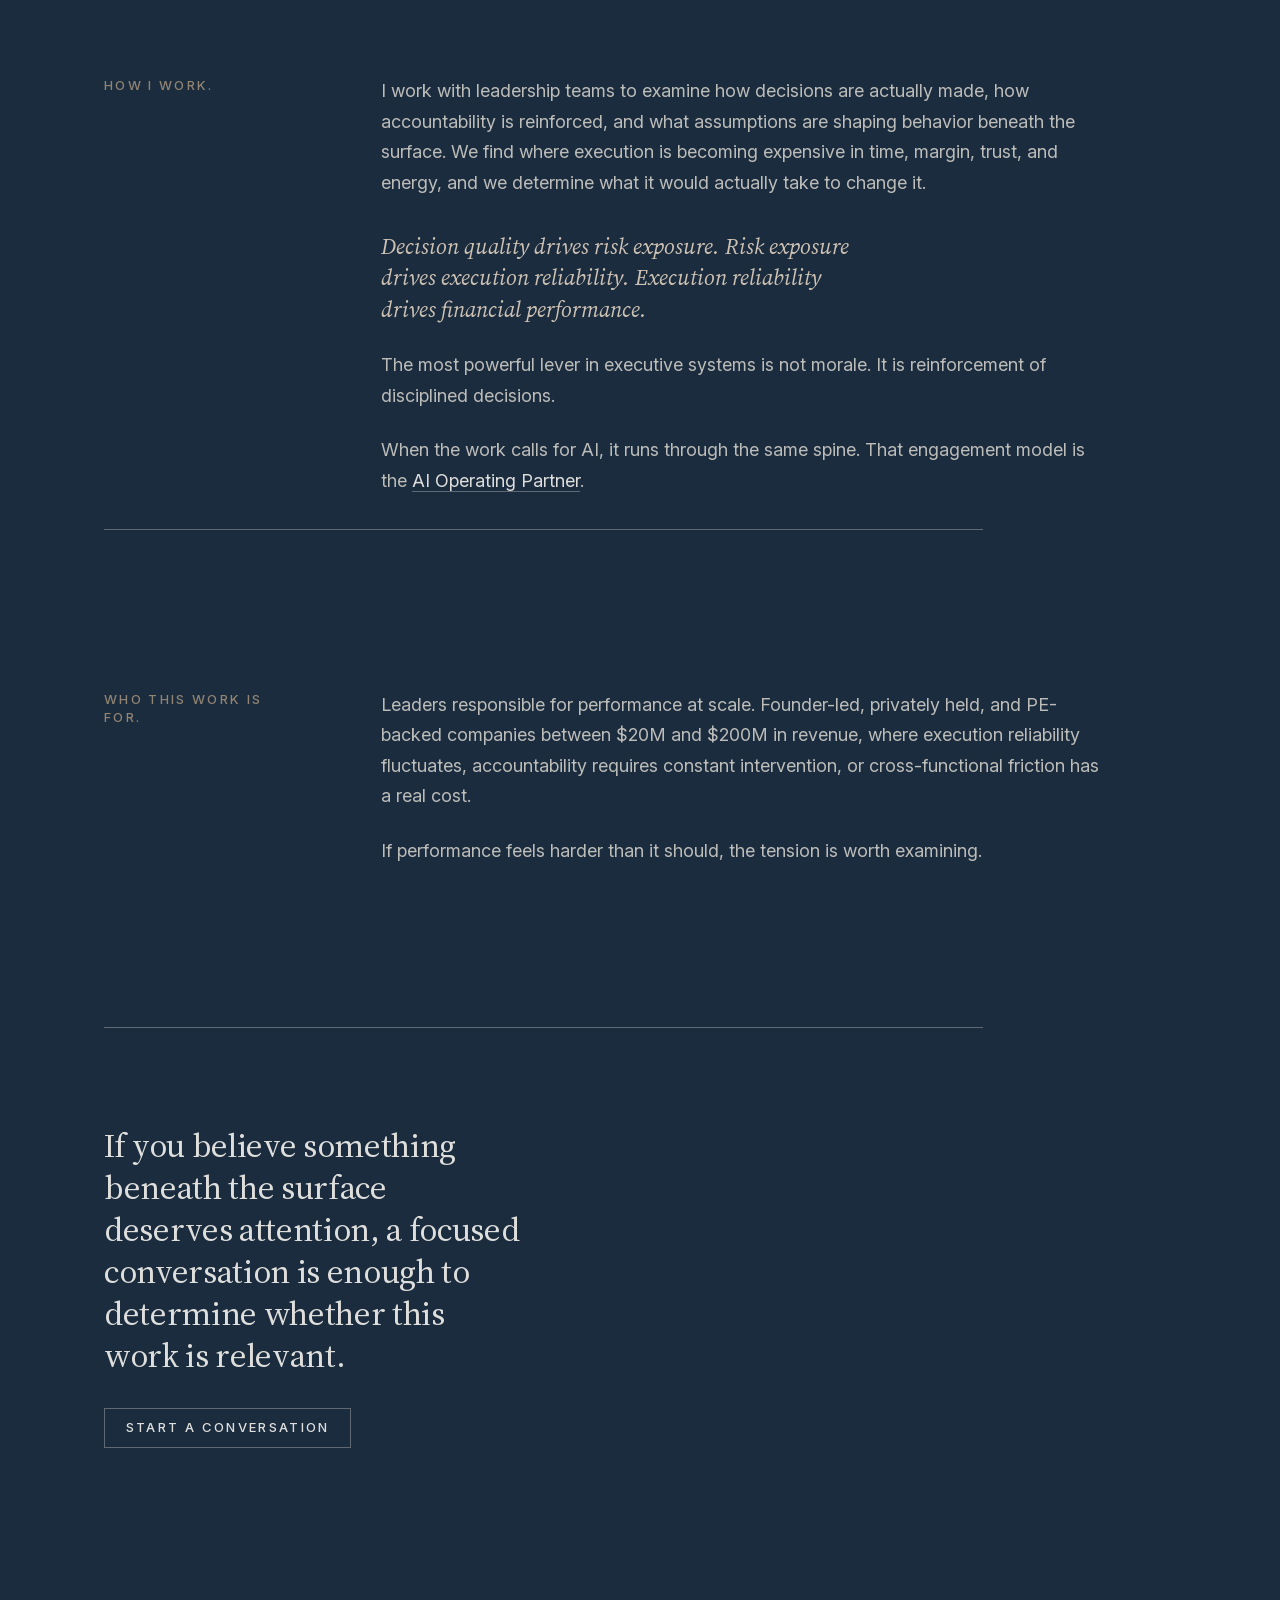
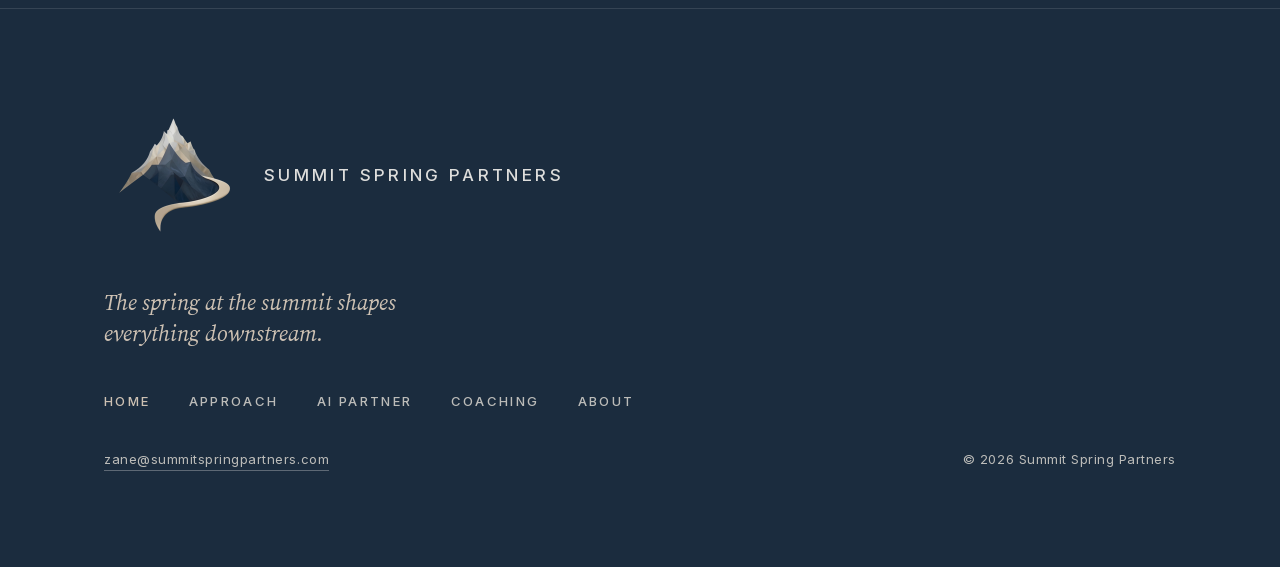
==== commit bc660a58: "Diagnose first copy pass: nine edits on Home, Approach, and AI Partner, copy doc Revision 4, sitemap" ====
--- a/index.html
+++ b/index.html
@@ -59,9 +59,10 @@
           <div class="ssp-eyebrow" style="position:var(--labelPos,sticky);top:var(--labelTop,110px);margin-bottom:var(--labelMb,0)">The practice</div>
           <div style="max-width:720px">
             <h3 style="font-family:'Source Serif 4',Georgia,serif;font-size:var(--h2s,2.1rem);line-height:1.2;letter-spacing:-.01em;color:#DEDEDC;margin:0 0 var(--gh,2rem)">One practice, two expressions</h3>
-            <p style="color:#BCBCB9;font-size:var(--body,1.125rem);line-height:1.7;max-width:68ch;margin:0 0 1.5rem">I consult on the leadership system. I build the AI systems myself. I was an engineer before I was a consultant, and the order matters.</p>
+            <p style="color:#BCBCB9;font-size:var(--body,1.125rem);line-height:1.7;max-width:68ch;margin:0 0 1.5rem">I consult on the leadership system. I know AI systems from the inside because I have built them myself. I was an engineer before I was a consultant, and the order matters.</p>
             <p style="color:#BCBCB9;font-size:var(--body,1.125rem);line-height:1.7;max-width:68ch;margin:0 0 1.5rem">Why both? Two frustrations most owners know: the problem your team keeps re-solving, and the AI push that stalled, or still feels too risky to start. They are usually the same problem. Leadership firms stop at the tools. AI shops never touch the habits. Your pain lives in the seam between them. That seam is my practice.</p>
-            <p style="color:#BCBCB9;font-size:var(--body,1.125rem);line-height:1.7;max-width:68ch;margin:0">The AI takes the leg work. Your people keep the judgment calls. The hours that come back are counted.</p>
+            <p style="color:#BCBCB9;font-size:var(--body,1.125rem);line-height:1.7;max-width:68ch;margin:0 0 1.5rem">The AI takes the leg work. Your people keep the judgment calls. The hours that come back are counted.</p>
+            <p style="color:#BCBCB9;font-size:var(--body,1.125rem);line-height:1.7;max-width:68ch;margin:0">The AI side opens with a short diagnostic that stands on its own and can end there.</p>
             <p style="font-family:'Source Serif 4',Georgia,serif;font-style:italic;color:#CDC1B3;font-size:var(--lead,1.375rem);line-height:1.45;max-width:40ch;margin:var(--gh,2rem) 0 0">Same diagnosis, two sets of tools.</p>
           </div>
         </div>
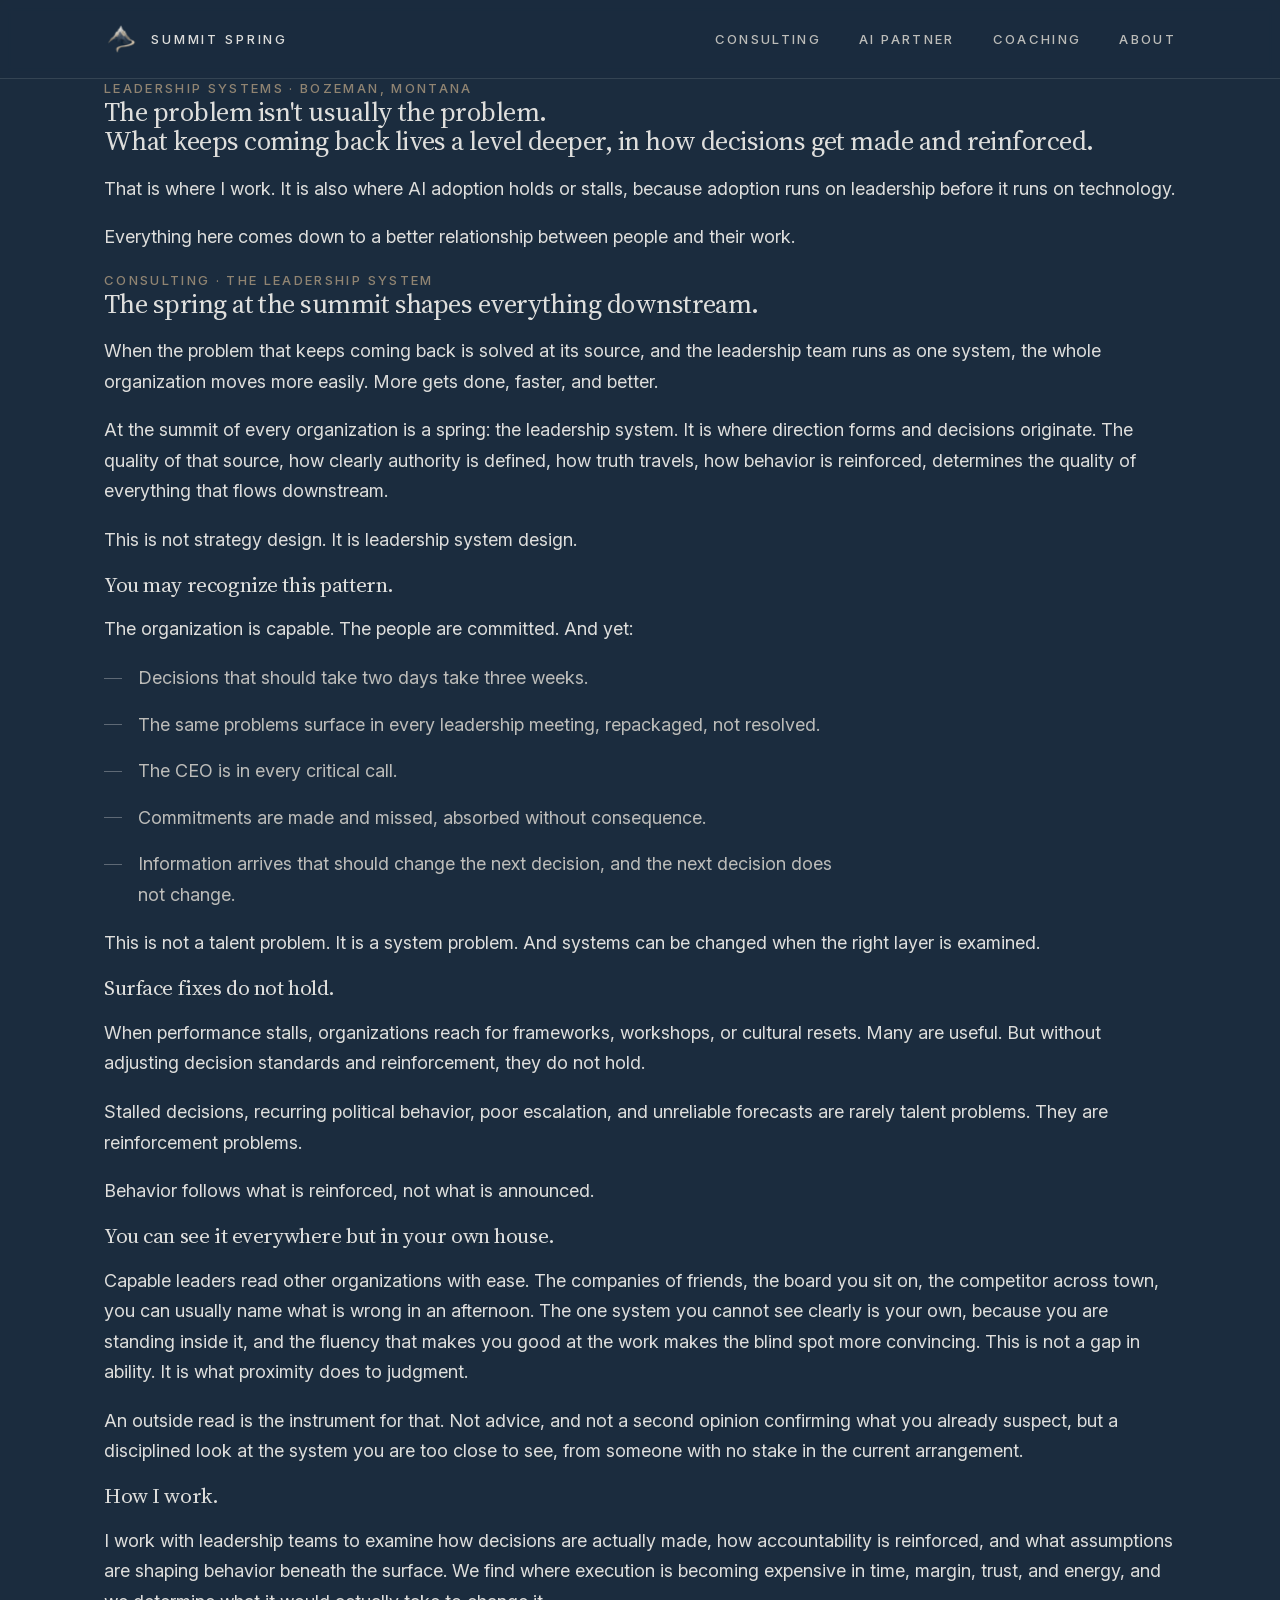
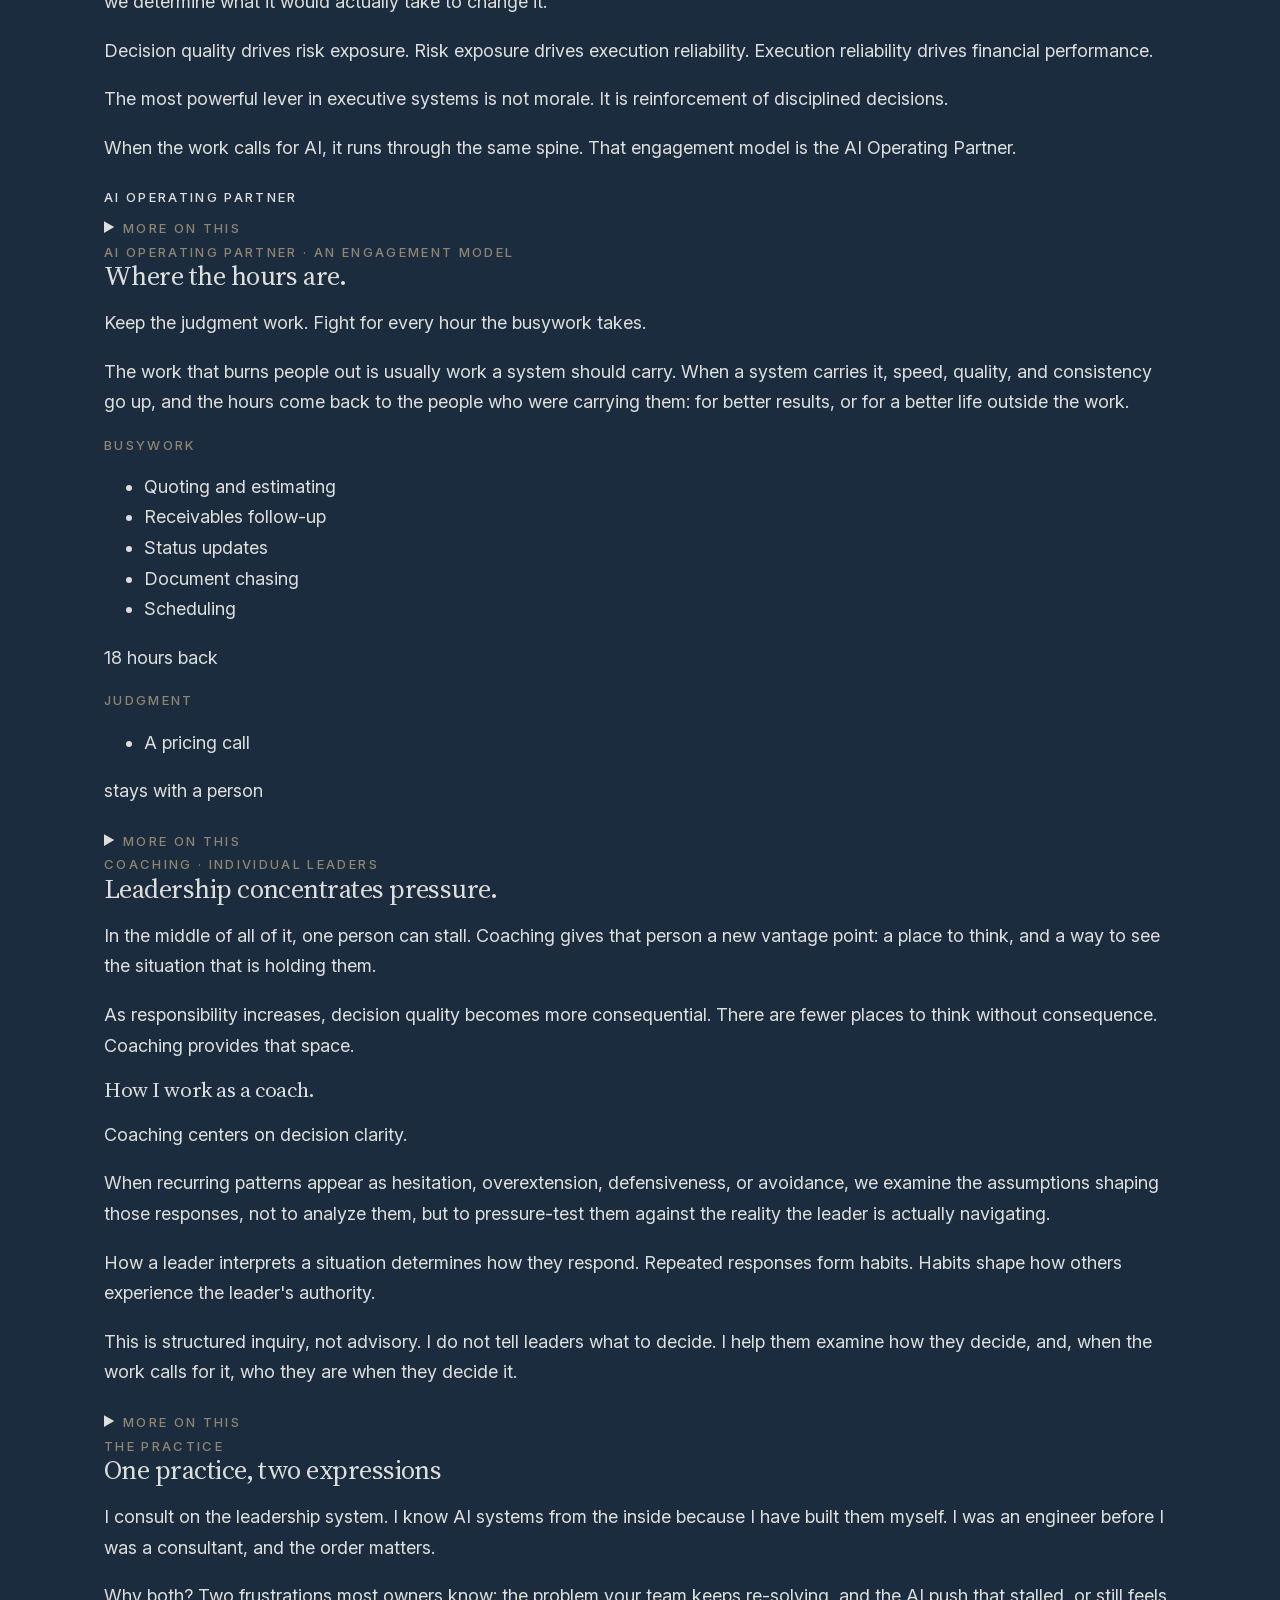
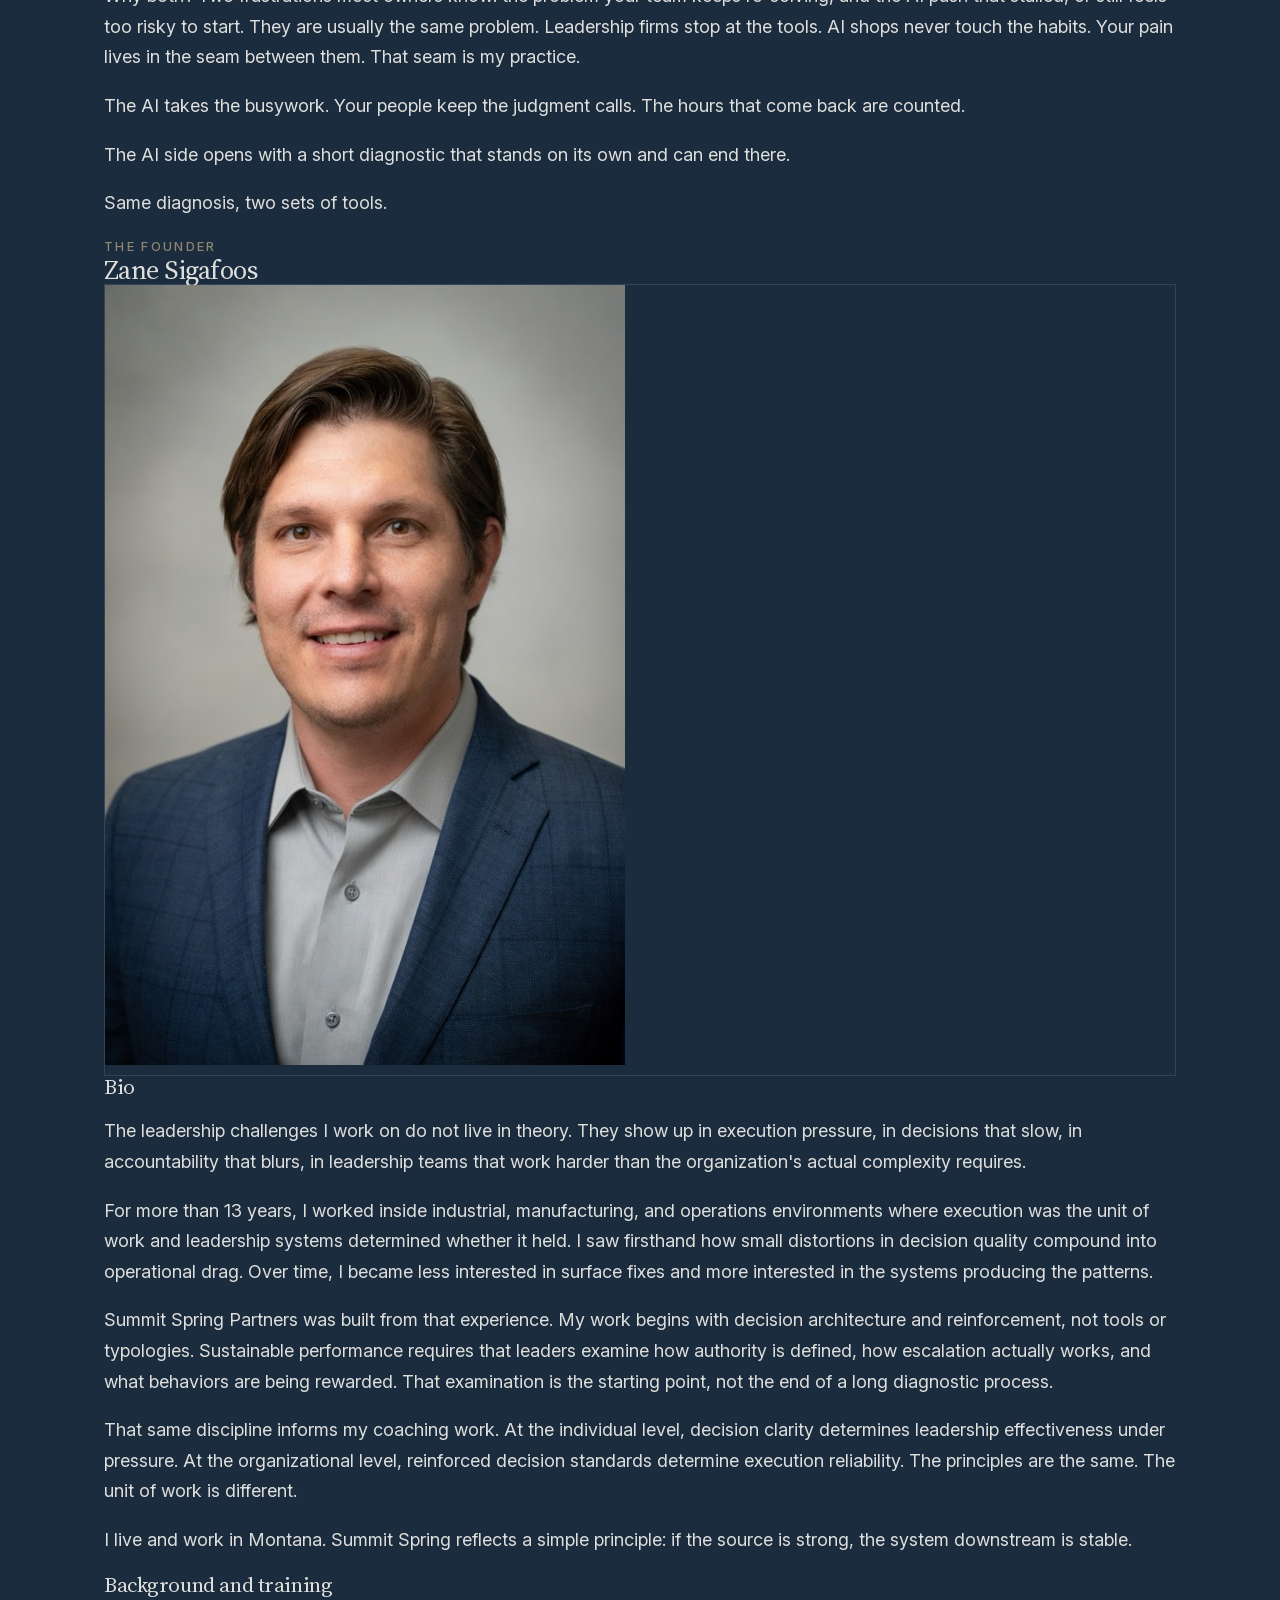
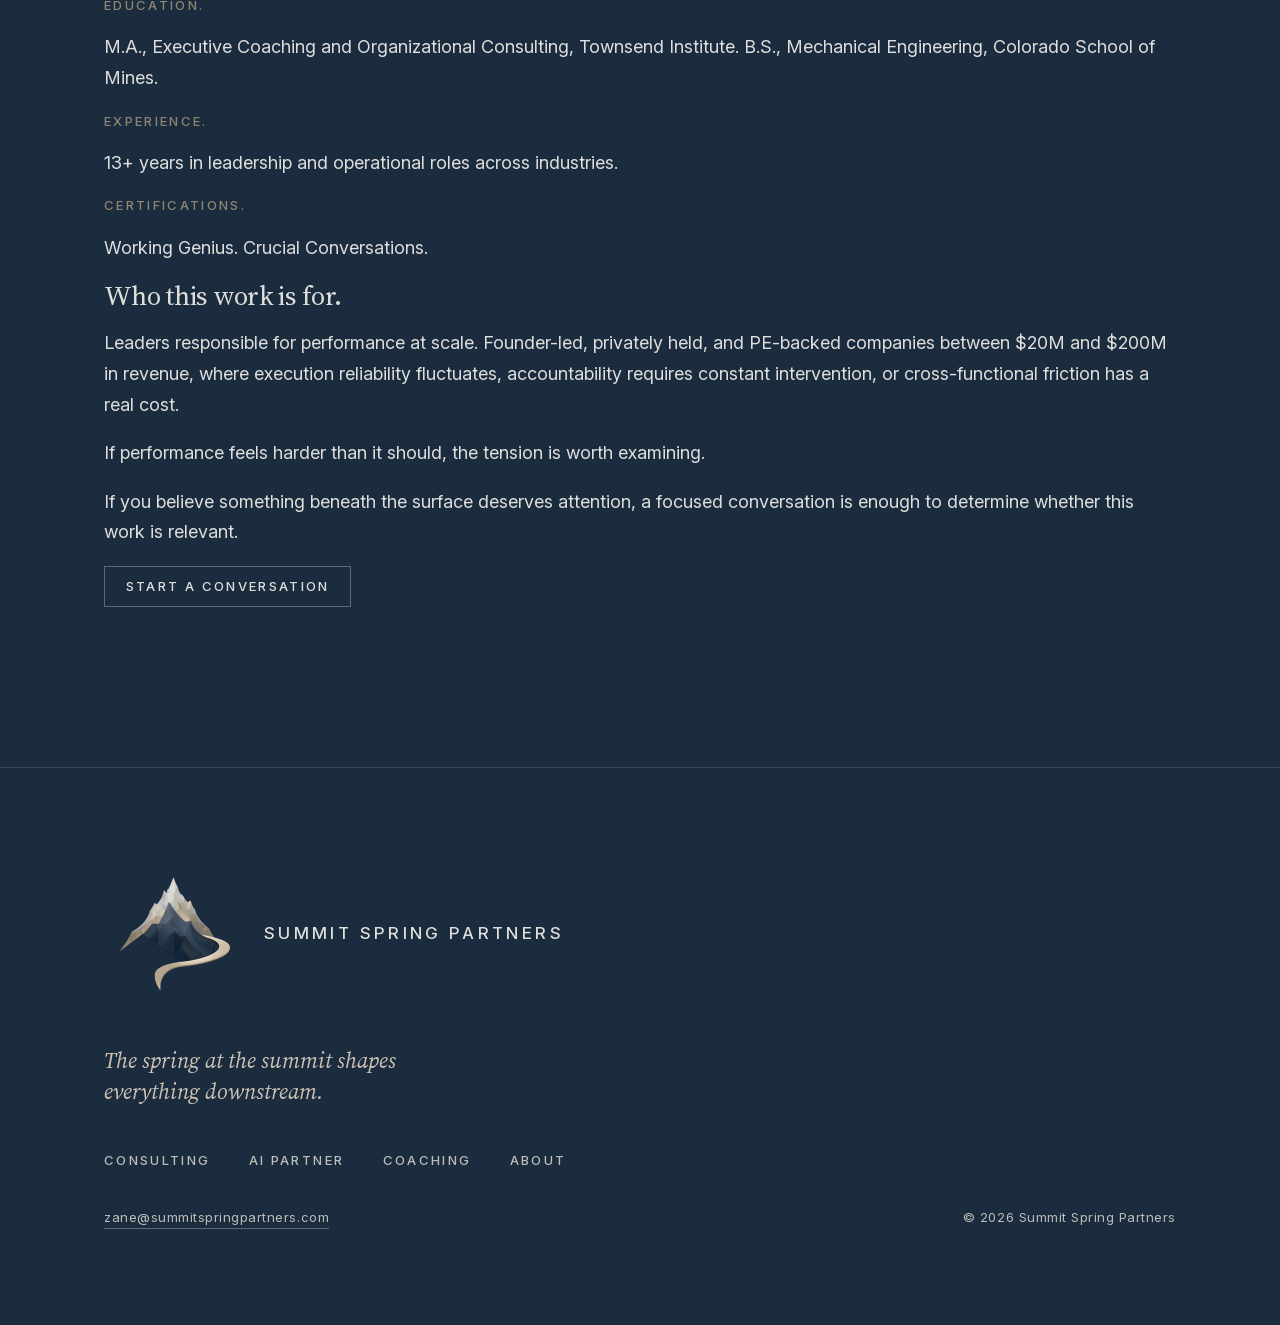
==== commit a5386164: "index.html, preview-hero-a.html, preview-hero-b.html: the one page of seven bands from Revision 5, w" ====
--- a/index.html
+++ b/index.html
@@ -4,7 +4,8 @@
 <meta charset="utf-8">
 <meta name="viewport" content="width=device-width, initial-scale=1">
 <title>Summit Spring Partners | Leadership Systems and AI Adoption | Bozeman, Montana</title>
-<meta name="description" content="Leadership system diagnosis and AI adoption for founder-led and PE-backed companies between $20M and $200M. Automate the leg work. Your people keep the judgment. Based in Bozeman, Montana.">
+<meta name="description" content="Leadership system diagnosis and AI adoption for founder-led and PE-backed companies between $20M and $200M. Automate the busywork. Your people keep the judgment. Based in Bozeman, Montana.">
+<link rel="canonical" href="https://summitspringpartners.com/">
 <link rel="icon" href="favicon.ico" sizes="48x48">
 <link rel="icon" type="image/png" sizes="32x32" href="assets/favicon-32.png">
 <link rel="icon" type="image/png" sizes="16x16" href="assets/favicon-16.png">
@@ -19,151 +20,325 @@
 <link rel="stylesheet" href="css/site.css">
 </head>
 <body>
-<div class="site-frame">
+<div class="site-frame site-frame--bands">
 
   <header class="site-header">
     <div class="site-header-bar">
-      <a class="site-brand" href="index.html">
+      <a class="site-brand" href="#summit">
         <img src="assets/logo-mark.png" alt="Summit Spring Partners">
         <span class="ssp-wordmark">Summit&nbsp;Spring</span>
       </a>
       <nav class="site-nav">
-        <a class="ss-navlink is-active" href="index.html">Home</a>
-        <a class="ss-navlink" href="approach.html">Approach</a>
-        <a class="ss-navlink" href="ai-partner.html">AI Partner</a>
-        <a class="ss-navlink" href="coaching.html">Coaching</a>
-        <a class="ss-navlink" href="about.html">About</a>
+        <a class="ss-navlink" href="#consulting">Consulting</a>
+        <a class="ss-navlink" href="#ai-partner">AI Partner</a>
+        <a class="ss-navlink" href="#coaching">Coaching</a>
+        <a class="ss-navlink" href="#about">About</a>
       </nav>
-      <button class="menu-toggle" type="button" aria-expanded="false" aria-controls="mobile-menu">Menu</button>
     </div>
-    <nav class="mobile-menu" id="mobile-menu">
-      <a class="ss-navlink is-active" href="index.html">Home</a>
-      <a class="ss-navlink" href="approach.html">Approach</a>
-      <a class="ss-navlink" href="ai-partner.html">AI Partner</a>
-      <a class="ss-navlink" href="coaching.html">Coaching</a>
-      <a class="ss-navlink" href="about.html">About</a>
-    </nav>
   </header>
 
-  <main class="site-main">
-<section style="padding-top:var(--pt,2.75rem)">
-        <div class="ssp-eyebrow" style="margin:0 0 1.3rem">Leadership systems · Bozeman, Montana</div>
-        <h1 style="font-family:'Source Serif 4',Georgia,serif;font-size:var(--heroH1,3.4rem);line-height:1.08;letter-spacing:-.02em;color:#DEDEDC;max-width:var(--heroW,82%);margin:0;text-wrap:balance">The problem isn't usually the problem.</h1>
-        <p style="font-family:'Source Serif 4',Georgia,serif;font-size:var(--h2s,2.1rem);line-height:1.25;letter-spacing:-.01em;color:#DEDEDC;max-width:26ch;margin:var(--gh,2rem) 0 0">What keeps coming back lives a level deeper, in how decisions get made and reinforced.</p>
-        <p style="font-size:var(--lead,1.375rem);color:#DEDEDC;line-height:1.5;max-width:50ch;margin:2rem 0 0">That is where I work. It is also where AI adoption holds or stalls, because adoption runs on leadership before it runs on technology.</p>
-        <hr class="ss-rule">
-      </section>
-
-      <section style="padding-top:var(--heroGap,6rem)">
-        <div style="display:grid;grid-template-columns:var(--splitCols,200px 1fr);gap:var(--splitGap,clamp(2rem,6vw,6rem));align-items:start">
-          <div class="ssp-eyebrow" style="position:var(--labelPos,sticky);top:var(--labelTop,110px);margin-bottom:var(--labelMb,0)">The practice</div>
-          <div style="max-width:720px">
-            <h3 style="font-family:'Source Serif 4',Georgia,serif;font-size:var(--h2s,2.1rem);line-height:1.2;letter-spacing:-.01em;color:#DEDEDC;margin:0 0 var(--gh,2rem)">One practice, two expressions</h3>
-            <p style="color:#BCBCB9;font-size:var(--body,1.125rem);line-height:1.7;max-width:68ch;margin:0 0 1.5rem">I consult on the leadership system. I know AI systems from the inside because I have built them myself. I was an engineer before I was a consultant, and the order matters.</p>
-            <p style="color:#BCBCB9;font-size:var(--body,1.125rem);line-height:1.7;max-width:68ch;margin:0 0 1.5rem">Why both? Two frustrations most owners know: the problem your team keeps re-solving, and the AI push that stalled, or still feels too risky to start. They are usually the same problem. Leadership firms stop at the tools. AI shops never touch the habits. Your pain lives in the seam between them. That seam is my practice.</p>
-            <p style="color:#BCBCB9;font-size:var(--body,1.125rem);line-height:1.7;max-width:68ch;margin:0 0 1.5rem">The AI takes the leg work. Your people keep the judgment calls. The hours that come back are counted.</p>
-            <p style="color:#BCBCB9;font-size:var(--body,1.125rem);line-height:1.7;max-width:68ch;margin:0">The AI side opens with a short diagnostic that stands on its own and can end there.</p>
-            <p style="font-family:'Source Serif 4',Georgia,serif;font-style:italic;color:#CDC1B3;font-size:var(--lead,1.375rem);line-height:1.45;max-width:40ch;margin:var(--gh,2rem) 0 0">Same diagnosis, two sets of tools.</p>
-          </div>
-        </div>
-        <hr class="ss-rule">
-      </section>
-
-      <section style="padding-top:var(--sg,10rem)">
-        <div style="display:grid;grid-template-columns:var(--splitCols,200px 1fr);gap:var(--splitGap,clamp(2rem,6vw,6rem));align-items:start">
-          <div class="ssp-eyebrow" style="position:var(--labelPos,sticky);top:var(--labelTop,110px);margin-bottom:var(--labelMb,0)">You may recognize this pattern.</div>
-          <div style="max-width:720px">
-            <p style="color:#BCBCB9;font-size:var(--body,1.125rem);line-height:1.7;max-width:68ch;margin:0 0 1.5rem">The organization is capable. The people are committed. And yet:</p>
-            <ul class="ss-list" style="font-size:var(--body,1.125rem)">
-              <li>Decisions that should take two days take three weeks.</li>
-              <li>The same problems surface in every leadership meeting, repackaged, not resolved.</li>
-              <li>The CEO is in every critical call.</li>
-              <li>Commitments are made and missed, absorbed without consequence.</li>
-              <li>Information arrives that should change the next decision, and the next decision does not change.</li>
+  <main class="site-main site-main--bands">
+
+    <!-- Band 1. The hero photo is the one variable: data-hero="a" or "b". -->
+    <section class="band band--summit" id="summit" data-hero="a">
+      <div class="summit-photo" aria-hidden="true"></div>
+      <div class="band-inner">
+        <div class="band-head">
+          <div class="ssp-eyebrow">Leadership systems · Bozeman, Montana</div>
+          <h1 class="summit-title">The problem isn't usually the problem.</h1>
+        </div>
+        <h2 class="summit-sub">What keeps coming back lives a level deeper, in how decisions get made and reinforced.</h2>
+        <p class="band-lead">That is where I work. It is also where AI adoption holds or stalls, because adoption runs on leadership before it runs on technology.</p>
+        <p class="ss-italic">Everything here comes down to a better relationship between people and their work.</p>
+      </div>
+    </section>
+
+    <section class="band band--deep" id="consulting">
+      <div class="band-inner">
+        <div class="band-head">
+          <div class="ssp-eyebrow">Consulting · The leadership system</div>
+          <h2 class="band-title">The spring at the summit shapes everything downstream.</h2>
+          <p class="band-lead">When the problem that keeps coming back is solved at its source, and the leadership team runs as one system, the whole organization moves more easily. More gets done, faster, and better.</p>
+        </div>
+        <div class="band-prose">
+          <p>At the summit of every organization is a spring: the leadership system. It is where direction forms and decisions originate. The quality of that source, how clearly authority is defined, how truth travels, how behavior is reinforced, determines the quality of everything that flows downstream.</p>
+          <p class="ss-italic">This is not strategy design. It is leadership system design.</p>
+
+          <h3>You may recognize this pattern.</h3>
+          <p>The organization is capable. The people are committed. And yet:</p>
+          <ul class="ss-list">
+            <li>Decisions that should take two days take three weeks.</li>
+            <li>The same problems surface in every leadership meeting, repackaged, not resolved.</li>
+            <li>The CEO is in every critical call.</li>
+            <li>Commitments are made and missed, absorbed without consequence.</li>
+            <li>Information arrives that should change the next decision, and the next decision does not change.</li>
+          </ul>
+          <p>This is not a talent problem. It is a system problem. And systems can be changed when the right layer is examined.</p>
+
+          <h3>Surface fixes do not hold.</h3>
+          <p>When performance stalls, organizations reach for frameworks, workshops, or cultural resets. Many are useful. But without adjusting decision standards and reinforcement, they do not hold.</p>
+          <p>Stalled decisions, recurring political behavior, poor escalation, and unreliable forecasts are rarely talent problems. They are reinforcement problems.</p>
+          <p class="ss-italic">Behavior follows what is reinforced, not what is announced.</p>
+
+          <h3>You can see it everywhere but in your own house.</h3>
+          <p>Capable leaders read other organizations with ease. The companies of friends, the board you sit on, the competitor across town, you can usually name what is wrong in an afternoon. The one system you cannot see clearly is your own, because you are standing inside it, and the fluency that makes you good at the work makes the blind spot more convincing. This is not a gap in ability. It is what proximity does to judgment.</p>
+          <p>An outside read is the instrument for that. Not advice, and not a second opinion confirming what you already suspect, but a disciplined look at the system you are too close to see, from someone with no stake in the current arrangement.</p>
+
+          <!-- PROOF SECTION, RESERVED. Anonymized patterns from the field go here once first engagements close. See copy/website-copy.md, "Deferred: proof section". -->
+
+          <h3>How I work.</h3>
+          <p>I work with leadership teams to examine how decisions are actually made, how accountability is reinforced, and what assumptions are shaping behavior beneath the surface. We find where execution is becoming expensive in time, margin, trust, and energy, and we determine what it would actually take to change it.</p>
+          <p class="ss-italic">Decision quality drives risk exposure. Risk exposure drives execution reliability. Execution reliability drives financial performance.</p>
+          <p>The most powerful lever in executive systems is not morale. It is reinforcement of disciplined decisions.</p>
+          <p>When the work calls for AI, it runs through the same spine. That engagement model is the AI Operating Partner.</p>
+          <a class="ss-navlink ss-navlink--bright" href="#ai-partner">AI Operating Partner</a>
+        </div>
+
+        <details class="ss-more">
+          <summary><span class="ssp-eyebrow">More on this</span><span class="ss-more-mark" aria-hidden="true"></span></summary>
+          <div class="band-prose">
+            <p class="band-statement">Execution problems are patterned. They appear in decision breakdowns long before they show up in financial results.</p>
+            <p>The work moves through two phases. Phase 1 establishes a precise diagnosis. Phase 2 installs and reinforces the change.</p>
+
+            <div class="ssp-eyebrow">Before engagement · no fee</div>
+            <h3>Stage 0, the first conversation</h3>
+            <p>Before any engagement, a single qualifying conversation. No fee. No commitment. The goal is one thing: determine whether a real system-level problem is present and whether further work would be useful.</p>
+            <p>If the conversation surfaces something worth examining, we define the scope of Phase 1. If it does not, you leave with a clear framework to pressure-test your next move, and no follow-up pitch.</p>
+            <p>Either outcome is a success. The point is clarity.</p>
+
+            <div class="ssp-eyebrow">Phase 1 · Diagnosis</div>
+            <h3>1, Discovery (2 to 4 weeks)</h3>
+            <p>We begin by establishing clarity around decision performance, not culture, not morale, not strategy. The question is: where is the leadership system producing patterns that are costing the organization performance?</p>
+            <p>This phase examines:</p>
+            <ul class="ss-list">
+              <li>Where decision quality degrades under pressure</li>
+              <li>Where authority is ambiguous or duplicated</li>
+              <li>Where escalation hesitates or fails entirely</li>
+              <li>Where accountability requires constant intervention</li>
+              <li>Where truth moves too slowly to prevent failure</li>
+              <li>What assumptions are shaping behavior beneath the stated values</li>
             </ul>
-            <p style="color:#BCBCB9;font-size:var(--body,1.125rem);line-height:1.7;max-width:68ch;margin:1.5rem 0 0">This is not a talent problem. It is a system problem. And systems can be changed when the right layer is examined.</p>
-          </div>
-        </div>
-        <hr class="ss-rule">
-      </section>
-
-      <section style="padding-top:var(--sg,10rem)">
-        <div style="display:grid;grid-template-columns:var(--splitCols,200px 1fr);gap:var(--splitGap,clamp(2rem,6vw,6rem));align-items:start">
-          <div class="ssp-eyebrow" style="position:var(--labelPos,sticky);top:var(--labelTop,110px);margin-bottom:var(--labelMb,0)">The spring at the summit shapes everything downstream.</div>
-          <div style="max-width:720px">
-            <p style="color:#BCBCB9;font-size:var(--body,1.125rem);line-height:1.7;max-width:68ch;margin:0">At the summit of every organization is a spring: the leadership system. It is where direction forms and decisions originate. The quality of that source, how clearly authority is defined, how truth travels, how behavior is reinforced, determines the quality of everything that flows downstream.</p>
-            <p style="font-family:'Source Serif 4',Georgia,serif;font-style:italic;color:#CDC1B3;font-size:var(--lead,1.375rem);line-height:1.45;max-width:40ch;margin:var(--gh,2rem) 0 0">This is not strategy design. It is leadership system design.</p>
-          </div>
-        </div>
-        <hr class="ss-rule">
-      </section>
-
-      <section style="padding-top:var(--sg,10rem)">
-        <div style="display:grid;grid-template-columns:var(--splitCols,200px 1fr);gap:var(--splitGap,clamp(2rem,6vw,6rem));align-items:start">
-          <div class="ssp-eyebrow" style="position:var(--labelPos,sticky);top:var(--labelTop,110px);margin-bottom:var(--labelMb,0)">Surface fixes do not hold.</div>
-          <div style="max-width:720px">
-            <p style="color:#BCBCB9;font-size:var(--body,1.125rem);line-height:1.7;max-width:68ch;margin:0 0 1.5rem">When performance stalls, organizations reach for frameworks, workshops, or cultural resets. Many are useful. But without adjusting decision standards and reinforcement, they do not hold.</p>
-            <p style="color:#BCBCB9;font-size:var(--body,1.125rem);line-height:1.7;max-width:68ch;margin:0">Stalled decisions, recurring political behavior, poor escalation, and unreliable forecasts are rarely talent problems. They are reinforcement problems.</p>
-            <p style="font-family:'Source Serif 4',Georgia,serif;font-style:italic;color:#CDC1B3;font-size:var(--lead,1.375rem);line-height:1.45;max-width:40ch;margin:var(--gh,2rem) 0 0">Behavior follows what is reinforced, not what is announced.</p>
-          </div>
-        </div>
-        <hr class="ss-rule">
-      </section>
-
-      <section style="padding-top:var(--sg,10rem)">
-        <div style="display:grid;grid-template-columns:var(--splitCols,200px 1fr);gap:var(--splitGap,clamp(2rem,6vw,6rem));align-items:start">
-          <div class="ssp-eyebrow" style="position:var(--labelPos,sticky);top:var(--labelTop,110px);margin-bottom:var(--labelMb,0)">You can see it everywhere but in your own house.</div>
-          <div style="max-width:720px">
-            <p style="color:#BCBCB9;font-size:var(--body,1.125rem);line-height:1.7;max-width:68ch;margin:0 0 1.5rem">Capable leaders read other organizations with ease. The companies of friends, the board you sit on, the competitor across town, you can usually name what is wrong in an afternoon. The one system you cannot see clearly is your own, because you are standing inside it, and the fluency that makes you good at the work makes the blind spot more convincing. This is not a gap in ability. It is what proximity does to judgment.</p>
-            <p style="color:#BCBCB9;font-size:var(--body,1.125rem);line-height:1.7;max-width:68ch;margin:0">An outside read is the instrument for that. Not advice, and not a second opinion confirming what you already suspect, but a disciplined look at the system you are too close to see, from someone with no stake in the current arrangement.</p>
-          </div>
-        </div>
-        <hr class="ss-rule">
-      </section>
-
-      <!-- PROOF SECTION, RESERVED. Anonymized engagement patterns go here once first clients close. See copy/website-copy.md "Deferred" section.
-      <section style="padding-top:var(--sg,10rem)">
-        <div style="display:grid;grid-template-columns:var(--splitCols,200px 1fr);gap:var(--splitGap,clamp(2rem,6vw,6rem));align-items:start">
-          <div class="ssp-eyebrow" style="position:var(--labelPos,sticky);top:var(--labelTop,110px);margin-bottom:var(--labelMb,0)">Reserved</div>
-          <div style="max-width:720px;border:1px dashed rgba(94,105,117,.55);padding:clamp(1.6rem,4vw,2.6rem)">
-            <div class="ssp-eyebrow" style="margin:0 0 1rem">Proof section · deferred</div>
-            <p style="color:#BCBCB9;font-size:var(--body,1.125rem);line-height:1.7;max-width:60ch;margin:0">Patterns from the field, anonymized: situation, presenting problem, actual diagnosis, and what changed. Reserved and intentionally empty. Nothing goes live before there is a true story to tell.</p>
-          </div>
-        </div>
-        <hr class="ss-rule">
-      </section>
-      -->
-
-      <section style="padding-top:var(--sg,10rem)">
-        <div style="display:grid;grid-template-columns:var(--splitCols,200px 1fr);gap:var(--splitGap,clamp(2rem,6vw,6rem));align-items:start">
-          <div class="ssp-eyebrow" style="position:var(--labelPos,sticky);top:var(--labelTop,110px);margin-bottom:var(--labelMb,0)">How I work.</div>
-          <div style="max-width:720px">
-            <p style="color:#BCBCB9;font-size:var(--body,1.125rem);line-height:1.7;max-width:68ch;margin:0 0 1.5rem">I work with leadership teams to examine how decisions are actually made, how accountability is reinforced, and what assumptions are shaping behavior beneath the surface. We find where execution is becoming expensive in time, margin, trust, and energy, and we determine what it would actually take to change it.</p>
-            <p style="font-family:'Source Serif 4',Georgia,serif;font-style:italic;color:#CDC1B3;font-size:var(--lead,1.375rem);line-height:1.45;max-width:44ch;margin:var(--gh,2rem) 0 1.5rem">Decision quality drives risk exposure. Risk exposure drives execution reliability. Execution reliability drives financial performance.</p>
-            <p style="color:#BCBCB9;font-size:var(--body,1.125rem);line-height:1.7;max-width:68ch;margin:0 0 1.5rem">The most powerful lever in executive systems is not morale. It is reinforcement of disciplined decisions.</p>
-            <p style="color:#BCBCB9;font-size:var(--body,1.125rem);line-height:1.7;max-width:68ch;margin:0">When the work calls for AI, it runs through the same spine. That engagement model is the <a href="ai-partner.html">AI Operating Partner</a>.</p>
-          </div>
-        </div>
-        <hr class="ss-rule">
-      </section>
-
-      <section style="padding-top:var(--sg,10rem)">
-        <div style="display:grid;grid-template-columns:var(--splitCols,200px 1fr);gap:var(--splitGap,clamp(2rem,6vw,6rem));align-items:start">
-          <div class="ssp-eyebrow" style="position:var(--labelPos,sticky);top:var(--labelTop,110px);margin-bottom:var(--labelMb,0)">Who this work is for.</div>
-          <div style="max-width:720px">
-            <p style="color:#BCBCB9;font-size:var(--body,1.125rem);line-height:1.7;max-width:68ch;margin:0 0 1.5rem">Leaders responsible for performance at scale. Founder-led, privately held, and PE-backed companies between $20M and $200M in revenue, where execution reliability fluctuates, accountability requires constant intervention, or cross-functional friction has a real cost.</p>
-            <p style="color:#BCBCB9;font-size:var(--body,1.125rem);line-height:1.7;max-width:68ch;margin:0">If performance feels harder than it should, the tension is worth examining.</p>
-          </div>
-        </div>
-      </section>
-
-      <section style="padding-top:var(--sg,10rem)">
-        <hr class="ss-rule ss-rule--flush">
-        <div style="padding-top:var(--sgt,6rem)">
-          <p style="font-family:'Source Serif 4',Georgia,serif;font-size:var(--h2s,2.1rem);line-height:1.25;letter-spacing:-.01em;color:#DEDEDC;max-width:26ch;margin:0 0 var(--gh,2rem)">If you believe something beneath the surface deserves attention, a focused conversation is enough to determine whether this work is relevant.</p>
+            <p><strong>Objective:</strong> to understand how decision standards are currently defined and reinforced, and whether the presenting problem is the real problem. The presenting problem almost never is.</p>
+            <p><strong>Outcome:</strong> a written Diagnostic Summary, and a clear determination of what the pattern actually is and what changing it would require.</p>
+
+            <div class="ssp-eyebrow">Phase 2 · Install &amp; reinforce</div>
+            <h3>2, System Reset</h3>
+            <p>With the diagnosis in hand, we change the system. Not one grand intervention, but a small number of deliberate moves, each designed to reveal as much as it improves.</p>
+            <p>This is where most change efforts go wrong. A leadership system is not a machine with a broken part. It is a set of reinforcing relationships, and no one can fully predict how it will respond to change, including me. So each move is small, behaviorally specific, and instrumented. The system's response is not noise. It is the next piece of the diagnosis.</p>
+            <p>The moves may include:</p>
+            <ul class="ss-list">
+              <li>Clarifying decision rights and authority</li>
+              <li>Resetting escalation norms: what requires a decision versus what requires information</li>
+              <li>Embedding accountability into operating cadence as a structural feature, not a follow-up ritual</li>
+              <li>Aligning incentives and reinforcement signals with stated performance standards</li>
+              <li>Adjusting the leader behaviors that are reinforcing the current pattern</li>
+            </ul>
+            <p>Each move is anchored to a written contract: the change, its owner, its leading indicators, its definition of done. Structured check-ins track whether it is holding, fragile, regressing, or stalled, and failure signals are named immediately. The engagement closes when the new pattern runs in standing operating cadence without external presence.</p>
+            <p><strong>Outcome:</strong> faster decisions, clearer authority, more reliable execution, and a leadership system that self-corrects when it drifts.</p>
+
+            <h3>How commitment works.</h3>
+            <p>Phase 1 is the only commitment made at engagement start. At the close of Phase 1, you have an accurate diagnosis and a clear picture of what Phase 2 would address. Phase 2 is defined together at that point, not before.</p>
+            <p>No bundled total at signing. No pre-committed scope without a diagnosis. No obligation to continue if the work is not the right fit.</p>
+
+            <h3>What this is not.</h3>
+            <ul class="ss-list">
+              <li>A framework implementation</li>
+              <li>A culture survey rollout</li>
+              <li>An open-ended advisory relationship</li>
+            </ul>
+            <p>This work strengthens the leadership system where decision rights, human dynamics, and reinforcement intersect, the layer where strategy either translates into throughput or quietly stalls.</p>
+
+            <p class="band-statement">Adjusting tactics improves performance incrementally. Strengthening the leadership system shifts the ceiling.</p>
+            <p>If execution feels heavier than the strategy requires, the next step is clarity.</p>
+          </div>
+        </details>
+      </div>
+    </section>
+
+    <section class="band" id="ai-partner">
+      <div class="band-inner">
+        <div class="band-head">
+          <div class="ssp-eyebrow">AI Operating Partner · An engagement model</div>
+          <h2 class="band-title">Where the hours are.</h2>
+          <p class="band-lead">Keep the judgment work. Fight for every hour the busywork takes.</p>
+          <p class="band-lead">The work that burns people out is usually work a system should carry. When a system carries it, speed, quality, and consistency go up, and the hours come back to the people who were carrying them: for better results, or for a better life outside the work.</p>
+        </div>
+
+        <div class="sorter" id="sorter">
+          <ul class="sorter-pool"></ul>
+          <div class="sorter-cols">
+            <div class="sorter-col" data-col="busywork">
+              <div class="ssp-eyebrow" id="sorter-busywork">busywork</div>
+              <ul class="sorter-list" aria-labelledby="sorter-busywork">
+                <li class="sorter-card" data-hours="6">Quoting and estimating</li>
+                <li class="sorter-card" data-hours="4">Receivables follow-up</li>
+                <li class="sorter-card" data-hours="3">Status updates</li>
+                <li class="sorter-card" data-hours="3">Document chasing</li>
+                <li class="sorter-card" data-hours="2">Scheduling</li>
+              </ul>
+              <p class="sorter-figure" aria-live="polite"><span class="sorter-sum">18</span> hours back</p>
+            </div>
+            <div class="sorter-col" data-col="judgment">
+              <div class="ssp-eyebrow" id="sorter-judgment">judgment</div>
+              <ul class="sorter-list" aria-labelledby="sorter-judgment">
+                <li class="sorter-card" data-hours="1">A pricing call</li>
+              </ul>
+              <p class="sorter-figure">stays with a person</p>
+            </div>
+          </div>
+        </div>
+
+        <details class="ss-more">
+          <summary><span class="ssp-eyebrow">More on this</span><span class="ss-more-mark" aria-hidden="true"></span></summary>
+          <div class="band-prose">
+            <p>We find that work with one lens, busywork or judgment. We rank it by the hours it returns and build the highest leverage workflows first. The system takes the busywork. Your people keep the judgment calls. The hours that come back are counted.</p>
+            <p>An engagement model inside the organizational work, not a separate practice. The discipline is the same one that runs through everything here: diagnose the system before changing it.</p>
+            <p>This is one of two expressions of the same practice. The other is the consulting itself, and every engagement here runs on its spine.</p>
+
+            <h3>The diagnosis is the work.</h3>
+            <p>The single most reliable predictor of whether an AI implementation succeeds is whether the business defined what success looked like before anything was deployed. Almost nobody does it. That is why the failure rate is what it is. It is also where this engagement begins.</p>
+            <p>The first deliverable is a ranked map of where your operation is actually losing time, judgment, and margin, and which of those losses are structural rather than technical. That distinction determines everything downstream. Some friction resolves through a targeted build. Some friction is a decision-rights problem wearing a technology costume, and no tool will touch it.</p>
+            <p>The map names the opportunity and what it is worth. What you do with it is your decision, and leaving with it is a legitimate outcome.</p>
+
+            <h3>What the work leaves behind.</h3>
+            <p>The models themselves are becoming a commodity. What does not commoditize is the accumulated judgment of your own business: your pricing logic, your customer history, the corrections your best people make without thinking about it. Captured, that becomes an asset that compounds. Uncaptured, it walks out the door every time someone retires.</p>
+            <p>The work decides which AI to switch on and which to leave off, names who owns each approval, and puts that capture into how the company already operates, on the platform you have. An internal champion is trained to run it, and every correction they make feeds back, so the system gets more like your business and less like a generic tool. Month over month, the evidence is visible: corrections captured, edit rates falling, cycle times shrinking.</p>
+            <p>The ongoing work is governance and judgment. What the system is permitted to decide, where a human stays in the loop, how it is audited, and what happens when the model providers ship a feature that replaces something you switched on. When that happens, you migrate onto it and redeploy the effort to the next thing. That is the job.</p>
+
+            <h3>You own all of it.</h3>
+            <p>Every prompt, every correction log, every evaluation, every dataset lives inside your systems and belongs to you. If we part ways, it stays with you, in full.</p>
+            <p>This is the thing most companies should be asking about and almost none do. Institutional knowledge routed through a vendor's platform is knowledge you are renting. Ownership is also what makes the system auditable, and that matters more every quarter. Security and control are the leading reasons companies your size hold back, and the concern is a reasonable one.</p>
+
+            <h3>Where the leverage usually is.</h3>
+            <p>The best candidates are boring, judgment-heavy, and specific to you. Quoting and estimating, where the pricing instinct lives in one person's head. Receivables follow-up, where tone and relationship history decide whether the call lands. The work that is drowning someone competent, and that no off-the-shelf product understands because it depends on facts about your business alone.</p>
+            <p>The work that is generic is not worth a system of its own. The model providers will ship it for free before long, and the right call is to switch theirs on and govern it.</p>
+
+            <h3>When the system in question is the one AI is about to inherit.</h3>
+            <p>The same discipline applies when a company is deciding what to automate. Most AI initiatives in companies this size do not fail on the technology. They fail because the tool inherits a system nobody examined, and then executes it faster.</p>
+            <p>The AI Operating Partner engagement is that diagnosis, applied to the operation itself.</p>
+            <p>Whatever gets switched on keeps one line: the system takes the busywork, your people keep the judgment calls, and the hours that come back are counted.</p>
+            <a class="ss-navlink ss-navlink--bright" href="#ai-partner">AI Operating Partner</a>
+
+            <h3>Who this is for.</h3>
+            <p>Founder-led, privately held, and PE-backed companies between $20M and $200M in revenue, with a leadership team that is serious about the question and unconvinced by the noise around it.</p>
+            <p>If the enthusiasm in the room is running ahead of the diagnosis, that gap is worth examining before anything gets built.</p>
+          </div>
+        </details>
+      </div>
+    </section>
+
+    <section class="band band--deep" id="coaching">
+      <div class="band-inner">
+        <div class="band-head">
+          <div class="ssp-eyebrow">Coaching · Individual leaders</div>
+          <h2 class="band-title">Leadership concentrates pressure.</h2>
+          <p class="band-lead">In the middle of all of it, one person can stall. Coaching gives that person a new vantage point: a place to think, and a way to see the situation that is holding them.</p>
+        </div>
+        <div class="band-prose">
+          <p>As responsibility increases, decision quality becomes more consequential. There are fewer places to think without consequence. Coaching provides that space.</p>
+
+          <h3>How I work as a coach.</h3>
+          <p>Coaching centers on decision clarity.</p>
+          <p>When recurring patterns appear as hesitation, overextension, defensiveness, or avoidance, we examine the assumptions shaping those responses, not to analyze them, but to pressure-test them against the reality the leader is actually navigating.</p>
+          <p>How a leader interprets a situation determines how they respond. Repeated responses form habits. Habits shape how others experience the leader's authority.</p>
+          <p class="ss-italic">This is structured inquiry, not advisory. I do not tell leaders what to decide. I help them examine how they decide, and, when the work calls for it, who they are when they decide it.</p>
+        </div>
+
+        <details class="ss-more">
+          <summary><span class="ssp-eyebrow">More on this</span><span class="ss-more-mark" aria-hidden="true"></span></summary>
+          <div class="band-prose">
+            <h3>Positioning</h3>
+            <p>Coaching is offered selectively, as a complement to consulting engagements, or for leaders navigating a specific inflection point. The work is demanding. It is reserved for clients whose situations warrant it.</p>
+            <p>Most decision patterns are not really about the decision. They hold in place because of how a leader has come to understand themselves, what they believe they must be, protect, or prove. When a pattern keeps returning despite a leader knowing better, that is usually the level it lives at. The work goes there when the situation warrants it, because a leader is more than the sum of their decisions, and durable change rarely comes from the surface.</p>
+
+            <h3>What an engagement looks like.</h3>
+            <p>Coaching runs in defined arcs, not open-ended relationships. A typical engagement is six months, meeting weekly, with a focus named at the start and revisited at the midpoint. Between sessions the work continues, because the patterns under examination only show themselves under live pressure. At the end of the arc, we decide together whether the work is done or whether a new focus has earned another one.</p>
+
+            <h3>Patterns this work addresses.</h3>
+            <ul class="ss-list">
+              <li>Hesitation in moments that call for decisive action.</li>
+              <li>Overextension, a leader running faster than the system can absorb.</li>
+              <li>Defensiveness when feedback or disconfirming information arrives.</li>
+              <li>Avoidance of the conversation, decision, or conflict the role actually requires.</li>
+            </ul>
+
+            <h3>Relationship to consulting.</h3>
+            <p>Consulting strengthens organizational decision architecture and reinforcement systems. Coaching strengthens the leader's internal decision discipline.</p>
+            <p>They are distinct, though the same principles run through both. An organization can have a well-designed decision architecture and still have leaders whose internal patterns undermine it. Coaching addresses that layer.</p>
+            <p>Coaching is its own engagement, entered by the leader's own choice, not a phase of consulting and not something added to it. When a consulting engagement surfaces a pattern a leader wants to examine in themselves, that is an invitation, never an assumption.</p>
+          </div>
+        </details>
+      </div>
+    </section>
+
+    <section class="band" id="practice">
+      <div class="band-inner">
+        <div class="band-head">
+          <div class="ssp-eyebrow">The practice</div>
+          <h2 class="band-title">One practice, two expressions</h2>
+        </div>
+        <div class="band-prose">
+          <p>I consult on the leadership system. I know AI systems from the inside because I have built them myself. I was an engineer before I was a consultant, and the order matters.</p>
+          <p>Why both? Two frustrations most owners know: the problem your team keeps re-solving, and the AI push that stalled, or still feels too risky to start. They are usually the same problem. Leadership firms stop at the tools. AI shops never touch the habits. Your pain lives in the seam between them. That seam is my practice.</p>
+          <p>The AI takes the busywork. Your people keep the judgment calls. The hours that come back are counted.</p>
+          <p>The AI side opens with a short diagnostic that stands on its own and can end there.</p>
+          <p class="ss-italic">Same diagnosis, two sets of tools.</p>
+        </div>
+      </div>
+    </section>
+
+    <section class="band band--deep" id="about">
+      <div class="band-inner">
+        <div class="band-head">
+          <div class="ssp-eyebrow">The founder</div>
+          <div class="founder-head">
+            <h1 class="band-title">Zane Sigafoos</h1>
+            <div class="ss-frame">
+              <img src="assets/headshot.jpg" alt="Zane Sigafoos">
+            </div>
+          </div>
+        </div>
+        <div class="band-prose">
+          <h3>Bio</h3>
+          <p>The leadership challenges I work on do not live in theory. They show up in execution pressure, in decisions that slow, in accountability that blurs, in leadership teams that work harder than the organization's actual complexity requires.</p>
+          <p>For more than 13 years, I worked inside industrial, manufacturing, and operations environments where execution was the unit of work and leadership systems determined whether it held. I saw firsthand how small distortions in decision quality compound into operational drag. Over time, I became less interested in surface fixes and more interested in the systems producing the patterns.</p>
+          <p>Summit Spring Partners was built from that experience. My work begins with decision architecture and reinforcement, not tools or typologies. Sustainable performance requires that leaders examine how authority is defined, how escalation actually works, and what behaviors are being rewarded. That examination is the starting point, not the end of a long diagnostic process.</p>
+          <p>That same discipline informs my coaching work. At the individual level, decision clarity determines leadership effectiveness under pressure. At the organizational level, reinforced decision standards determine execution reliability. The principles are the same. The unit of work is different.</p>
+          <p>I live and work in Montana. Summit Spring reflects a simple principle: if the source is strong, the system downstream is stable.</p>
+          <h3>Background and training</h3>
+        </div>
+        <div class="cred-grid">
+          <div>
+            <div class="ssp-eyebrow">Education.</div>
+            <p>M.A., Executive Coaching and Organizational Consulting, Townsend Institute. B.S., Mechanical Engineering, Colorado School of Mines.</p>
+          </div>
+          <div>
+            <div class="ssp-eyebrow">Experience.</div>
+            <p>13+ years in leadership and operational roles across industries.</p>
+          </div>
+          <div>
+            <div class="ssp-eyebrow">Certifications.</div>
+            <p>Working Genius. Crucial Conversations.</p>
+          </div>
+        </div>
+      </div>
+    </section>
+
+    <section class="band" id="contact">
+      <div class="band-inner">
+        <div class="band-head">
+          <h2 class="band-title">Who this work is for.</h2>
+        </div>
+        <div class="band-prose">
+          <p>Leaders responsible for performance at scale. Founder-led, privately held, and PE-backed companies between $20M and $200M in revenue, where execution reliability fluctuates, accountability requires constant intervention, or cross-functional friction has a real cost.</p>
+          <p>If performance feels harder than it should, the tension is worth examining.</p>
+        </div>
+        <div class="band-cta">
+          <p>If you believe something beneath the surface deserves attention, a focused conversation is enough to determine whether this work is relevant.</p>
           <a class="ssp-btn ssp-btn--outline" href="mailto:zane@summitspringpartners.com?subject=Conversation">Start a Conversation</a>
         </div>
-      </section>
+      </div>
+    </section>
   </main>
 
   <footer class="site-footer">
@@ -174,11 +349,10 @@
       </div>
       <p style="font-family:'Source Serif 4',Georgia,serif;font-style:italic;color:#CDC1B3;font-size:var(--lead,1.375rem);line-height:1.4;max-width:32ch;margin:2.6rem 0 0">The spring at the summit shapes everything downstream.</p>
       <nav style="margin:2.6rem 0 0;display:flex;flex-wrap:wrap;gap:1rem 2.4rem">
-        <a class="ss-navlink is-active" href="index.html">Home</a>
-        <a class="ss-navlink" href="approach.html">Approach</a>
-        <a class="ss-navlink" href="ai-partner.html">AI Partner</a>
-        <a class="ss-navlink" href="coaching.html">Coaching</a>
-        <a class="ss-navlink" href="about.html">About</a>
+        <a class="ss-navlink" href="#consulting">Consulting</a>
+        <a class="ss-navlink" href="#ai-partner">AI Partner</a>
+        <a class="ss-navlink" href="#coaching">Coaching</a>
+        <a class="ss-navlink" href="#about">About</a>
       </nav>
       <div style="margin:2.2rem 0 0;display:flex;flex-wrap:wrap;justify-content:space-between;gap:.6rem 2rem;color:#BCBCB9;font-size:13px;letter-spacing:.04em">
         <a class="ss-quiet-link" href="mailto:zane@summitspringpartners.com">zane@summitspringpartners.com</a>
@@ -189,15 +363,9 @@
 
 </div>
 
-<script>
-document.querySelector('.menu-toggle').addEventListener('click', function () {
-  var open = document.getElementById('mobile-menu').classList.toggle('is-open');
-  this.setAttribute('aria-expanded', open ? 'true' : 'false');
-});
-</script>
-<script>
-(function(){var i=new Image();i.src='/count.php?p='+encodeURIComponent('/');})();
-</script>
+<noscript><img src="/count.php?p=%2F" alt="" width="1" height="1" style="position:absolute;left:-9999px"></noscript>
+<script src="js/beacon.js" defer></script>
+<script src="js/sorter.js" defer></script>
 <script src="js/reveal.js" defer></script>
 </body>
 </html>
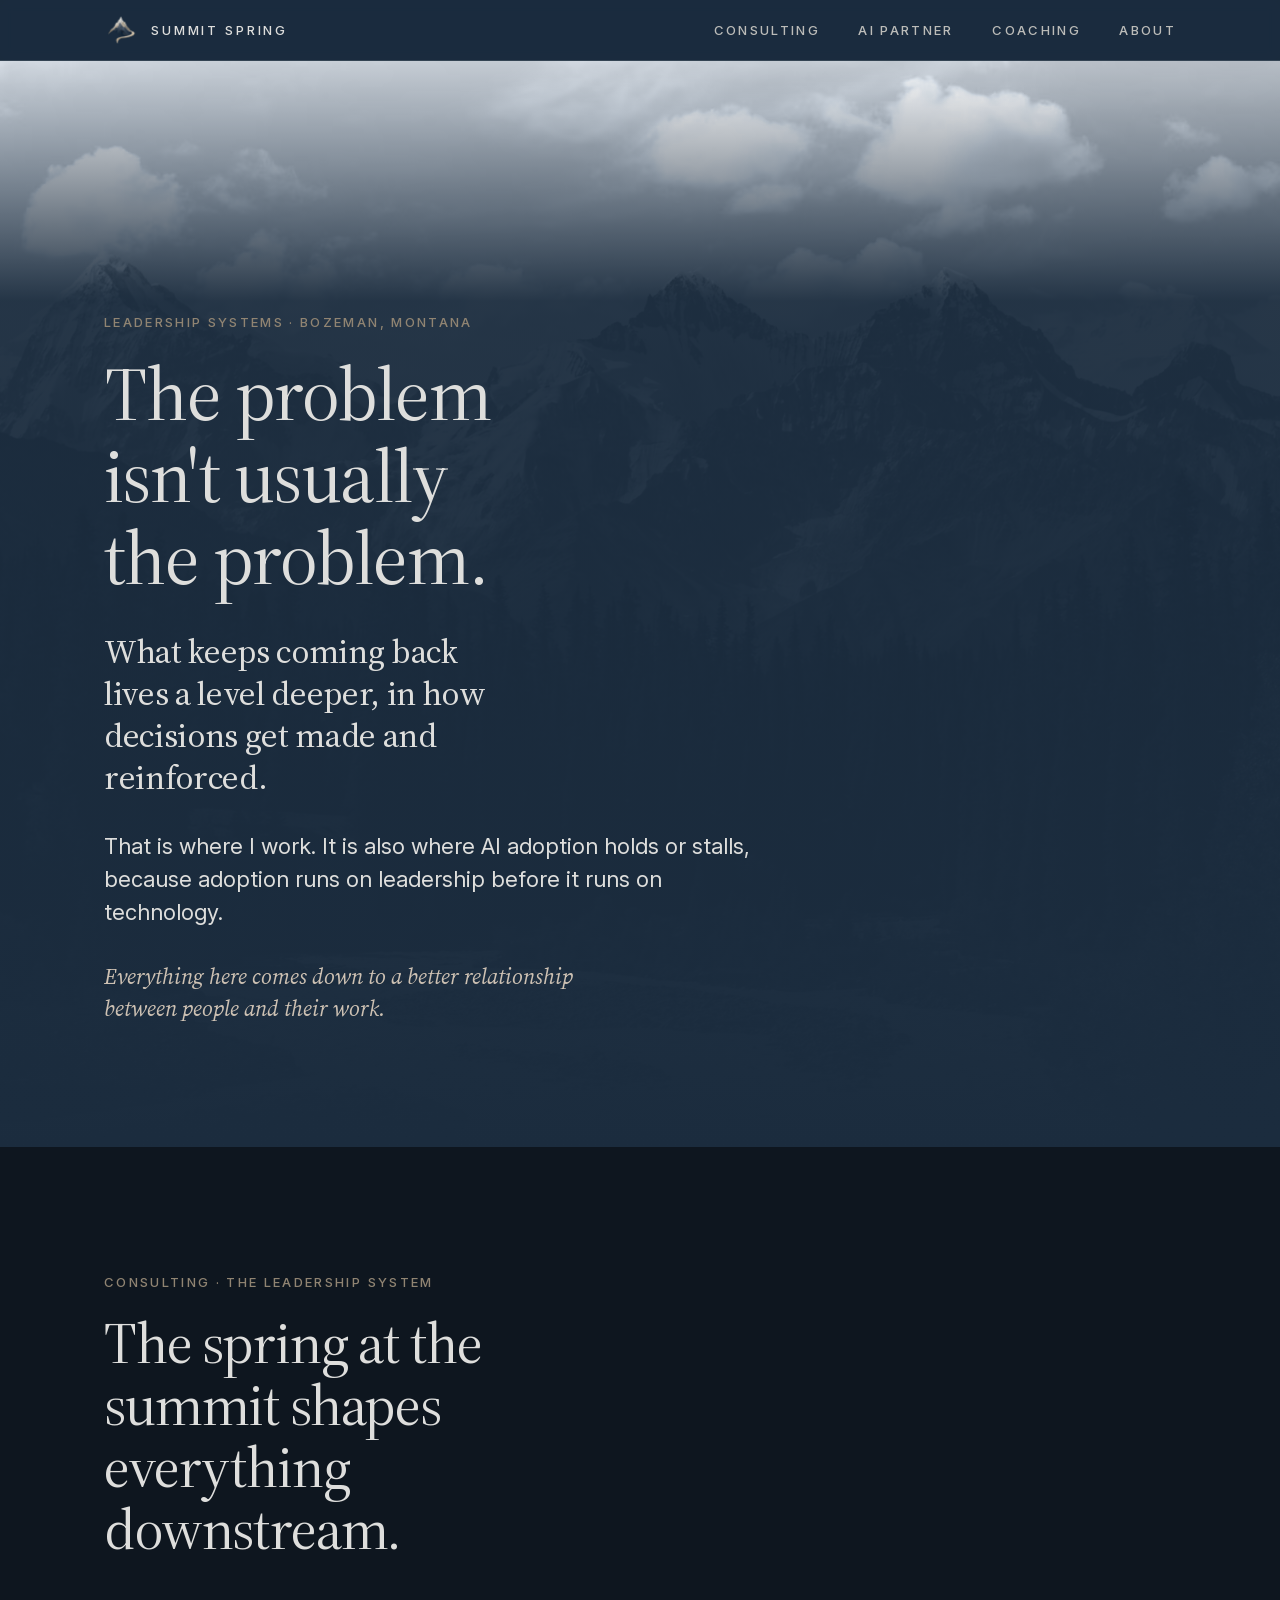
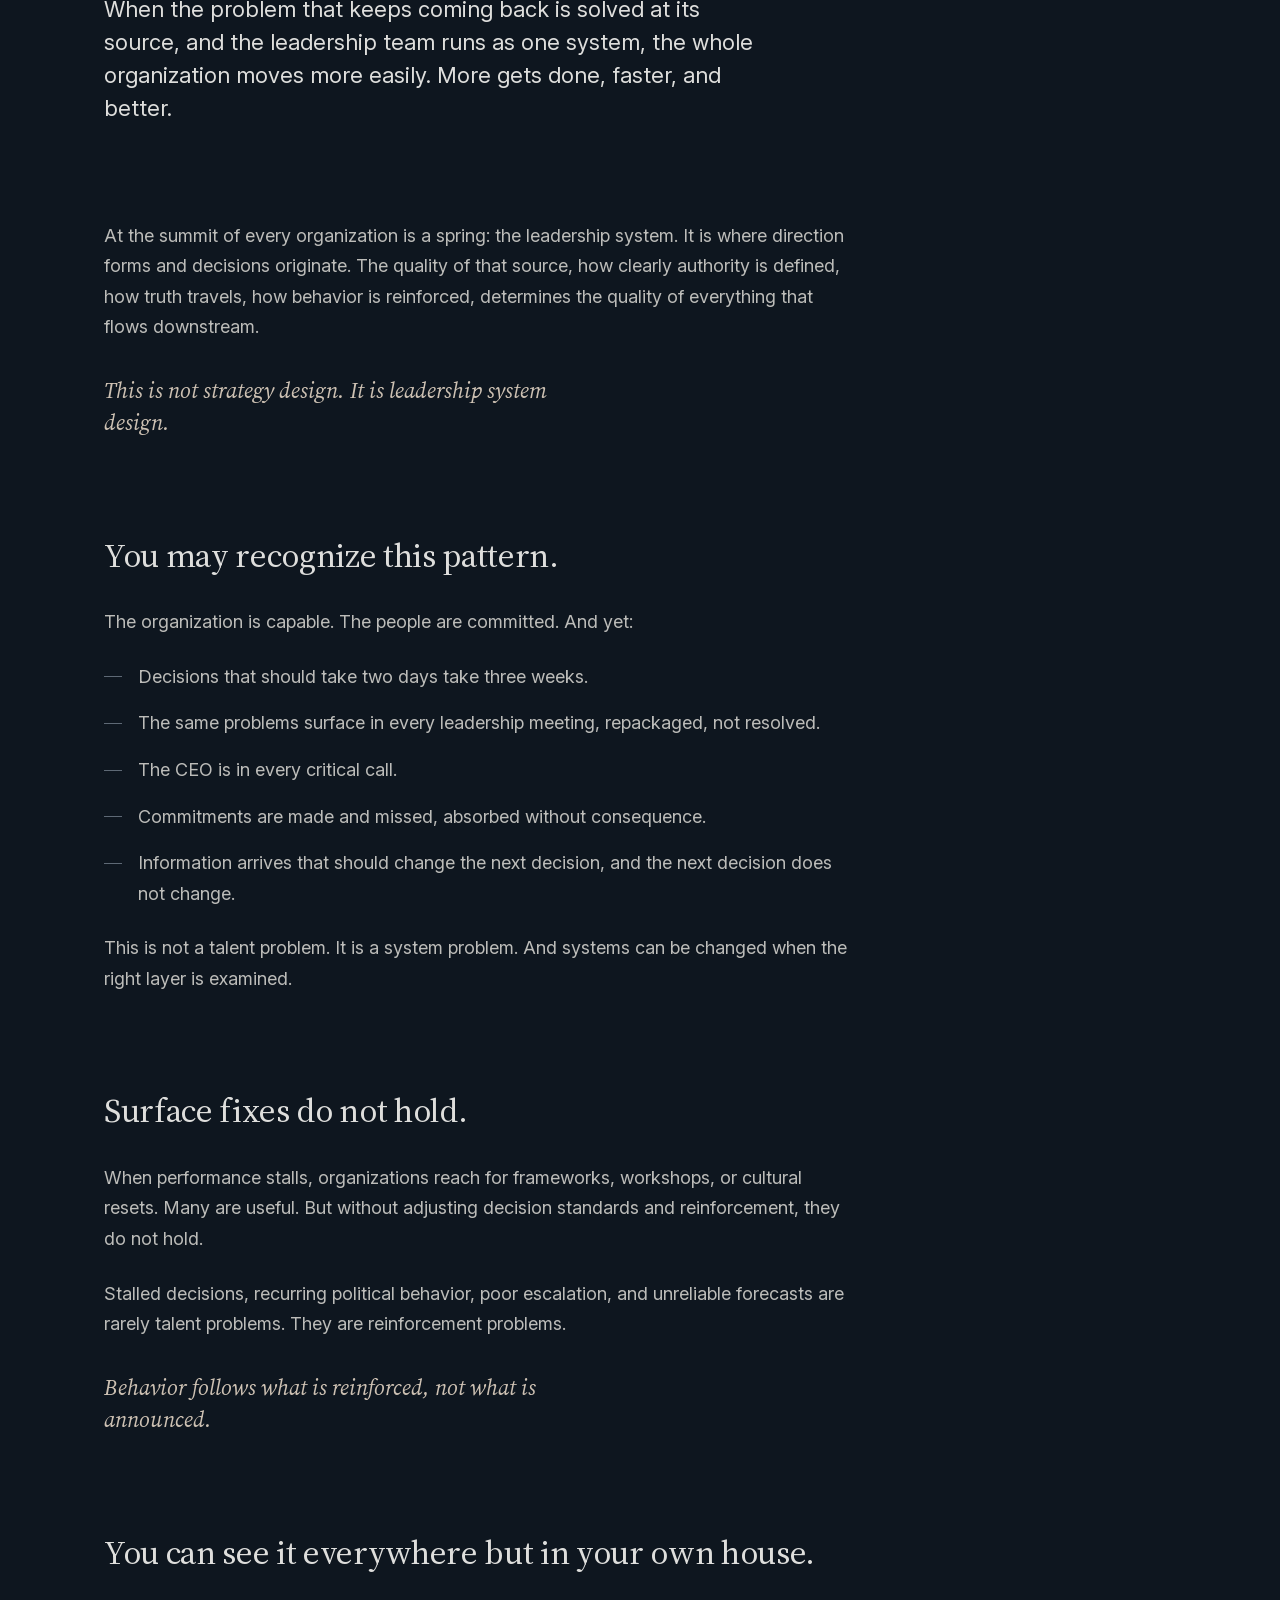
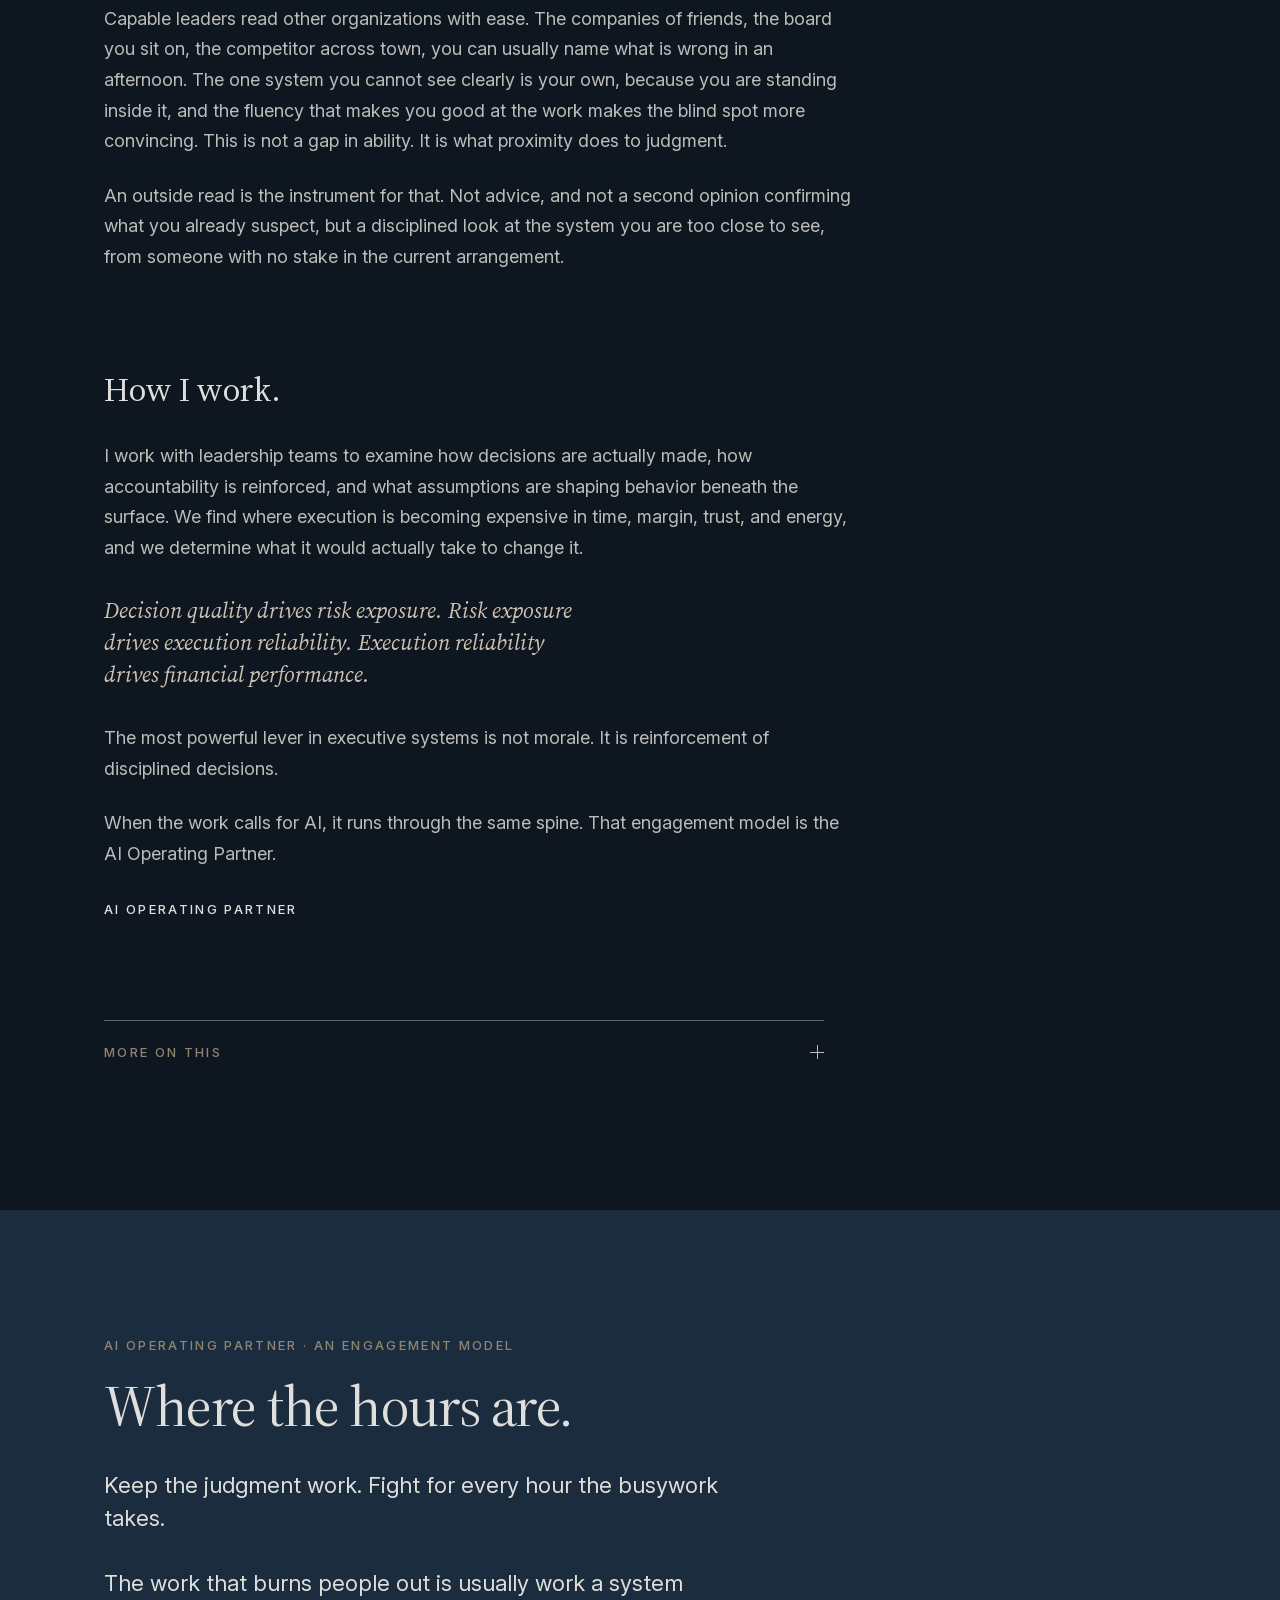
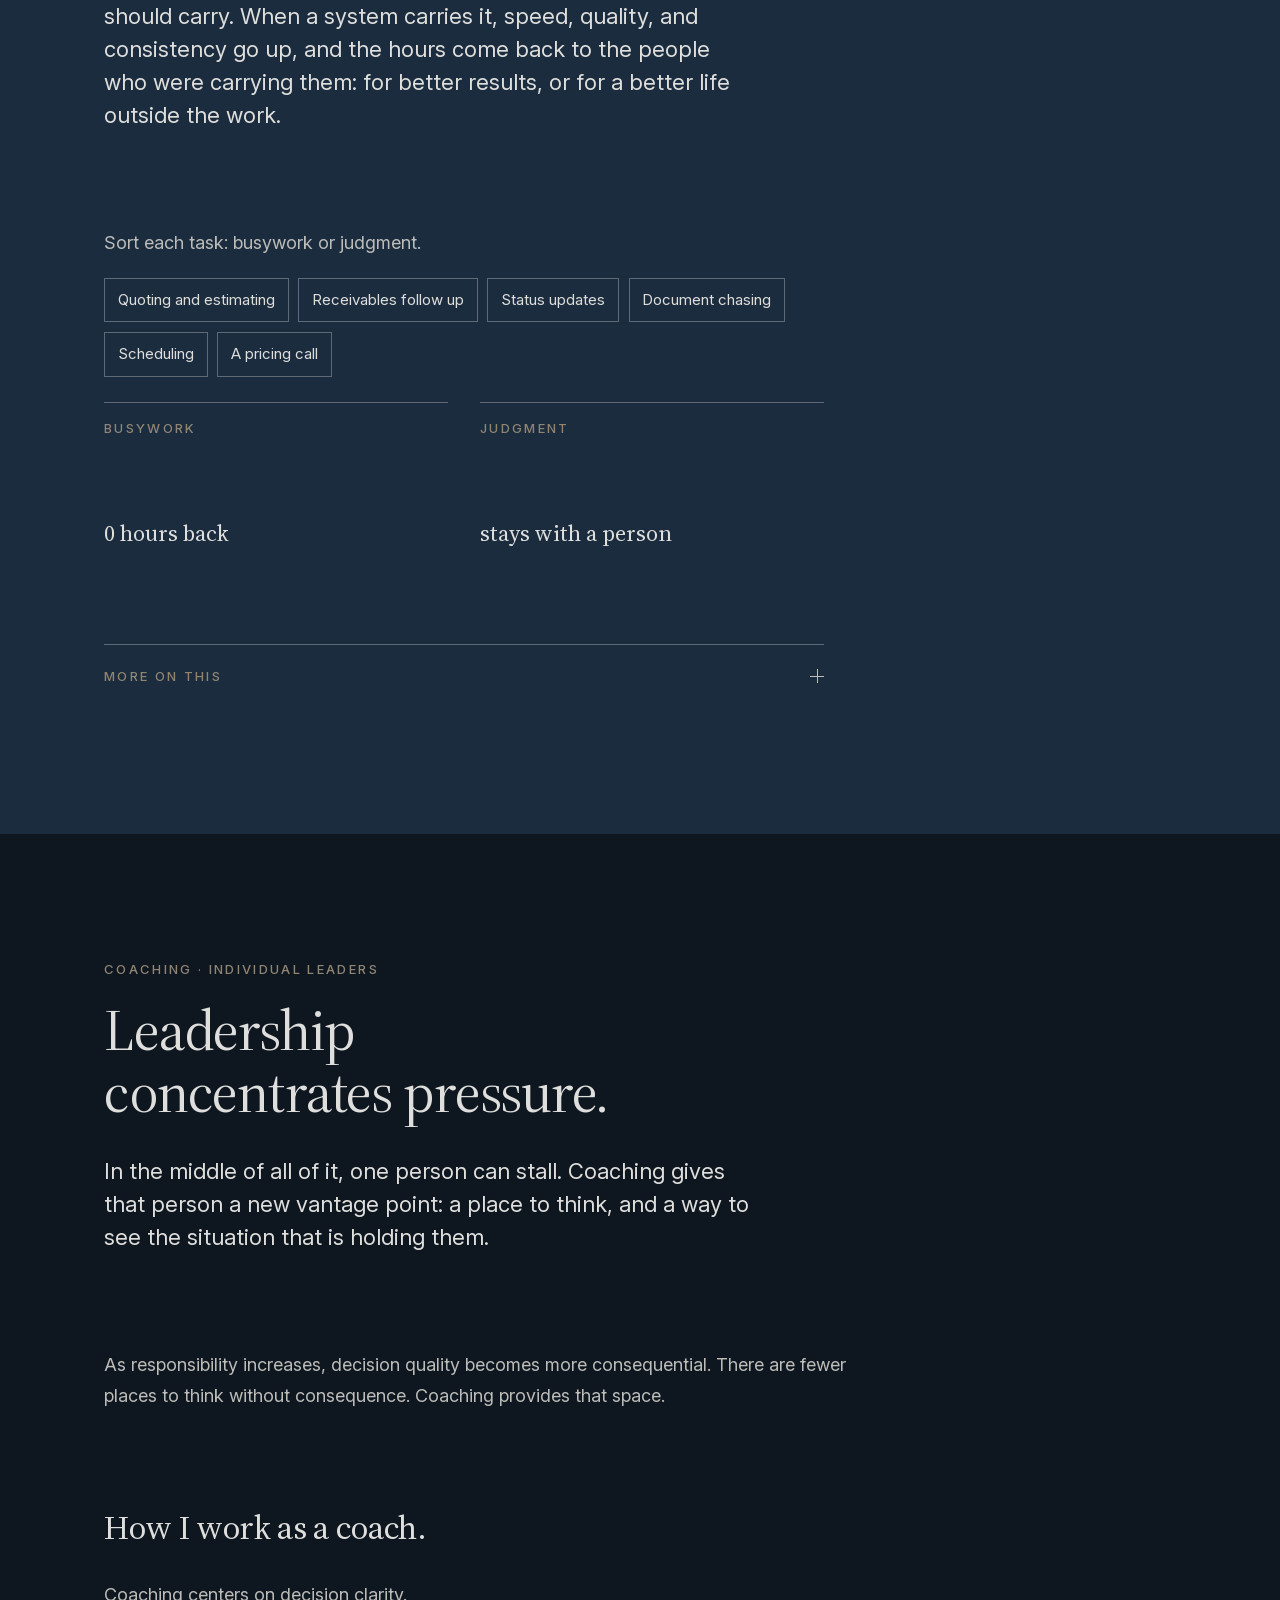
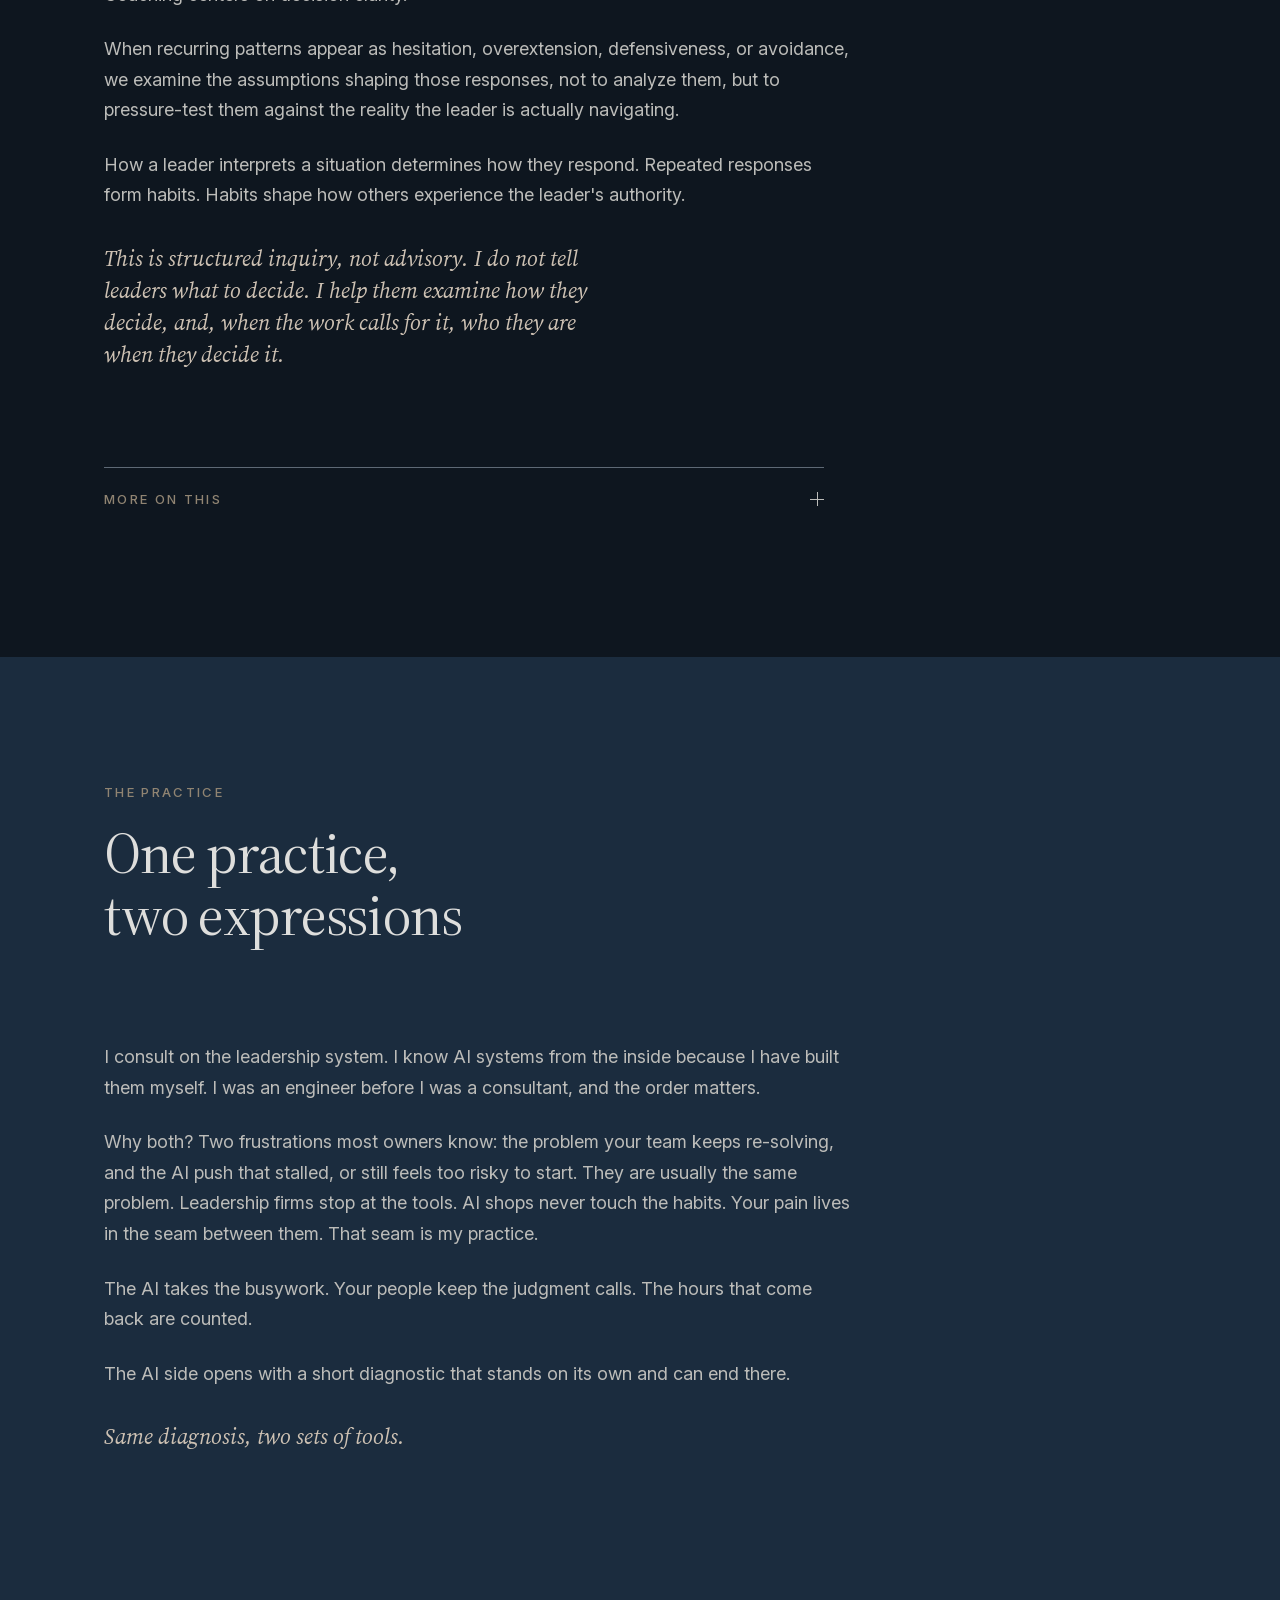
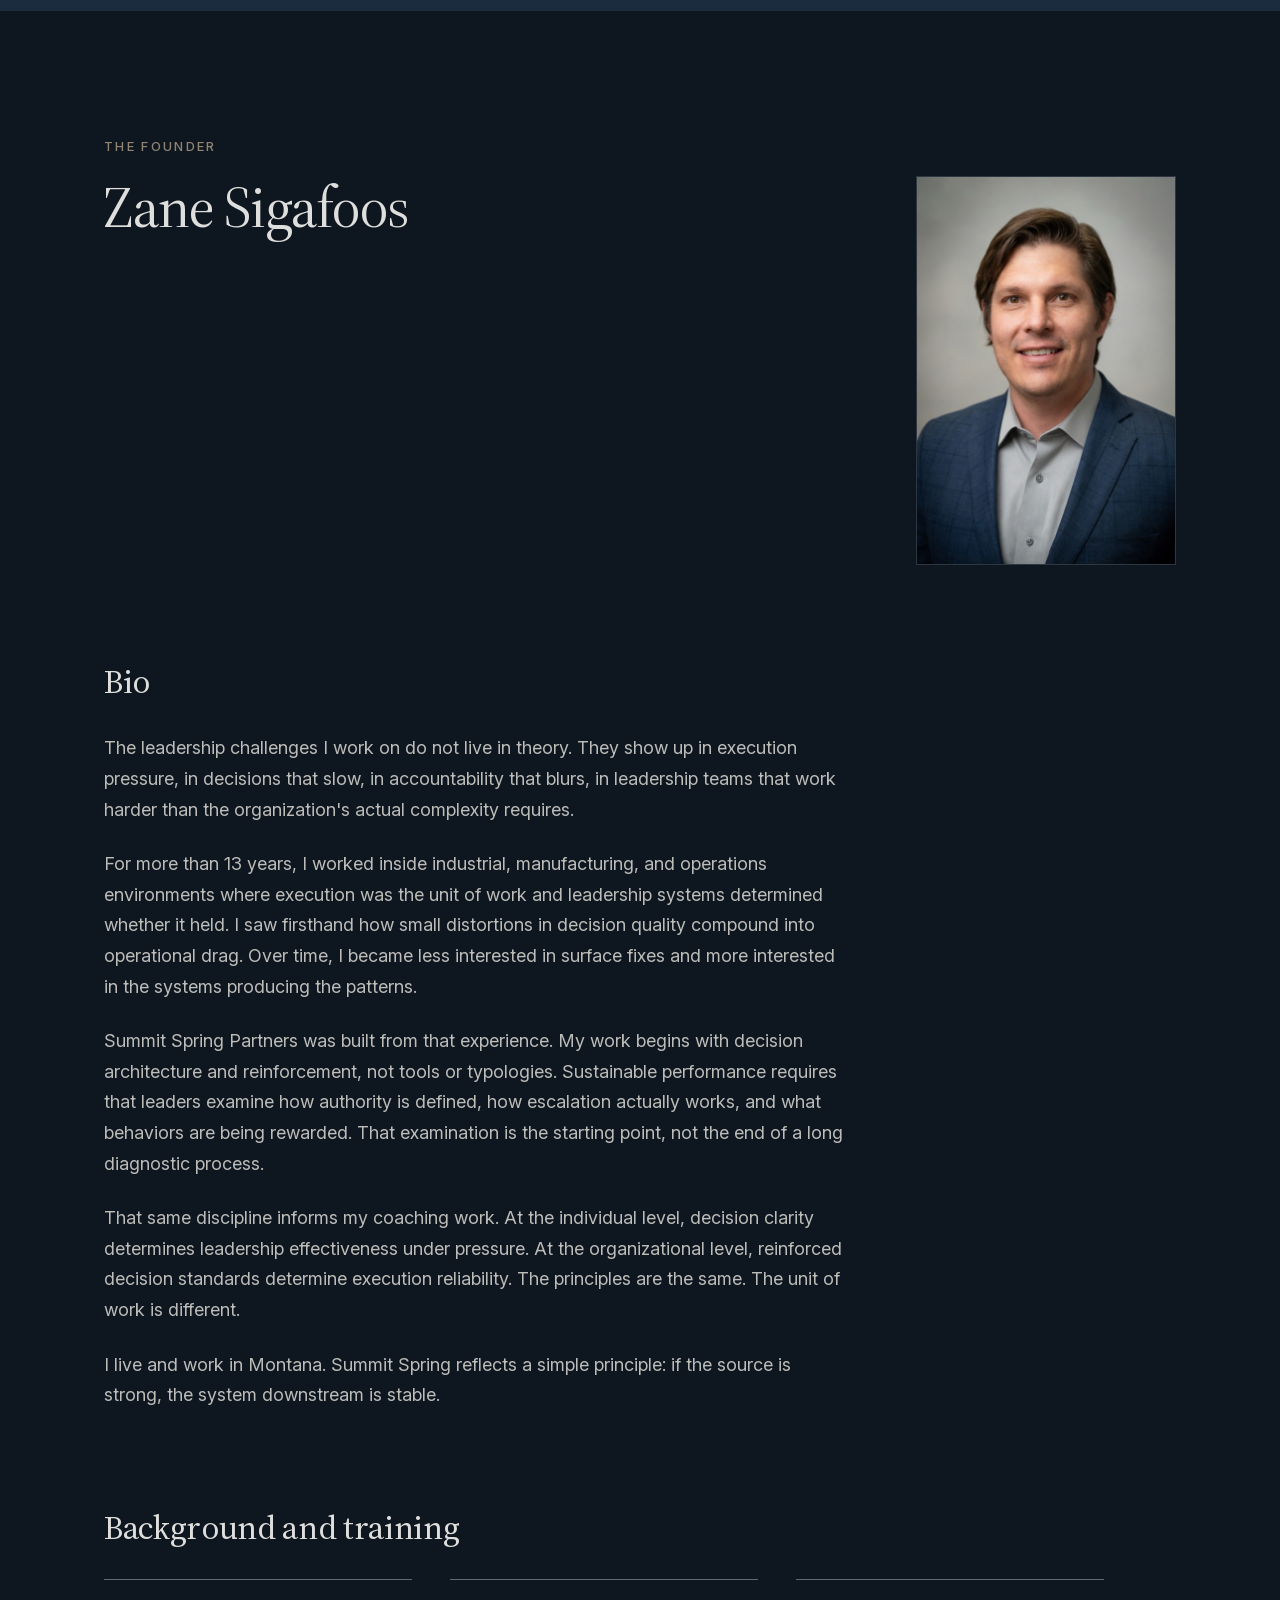
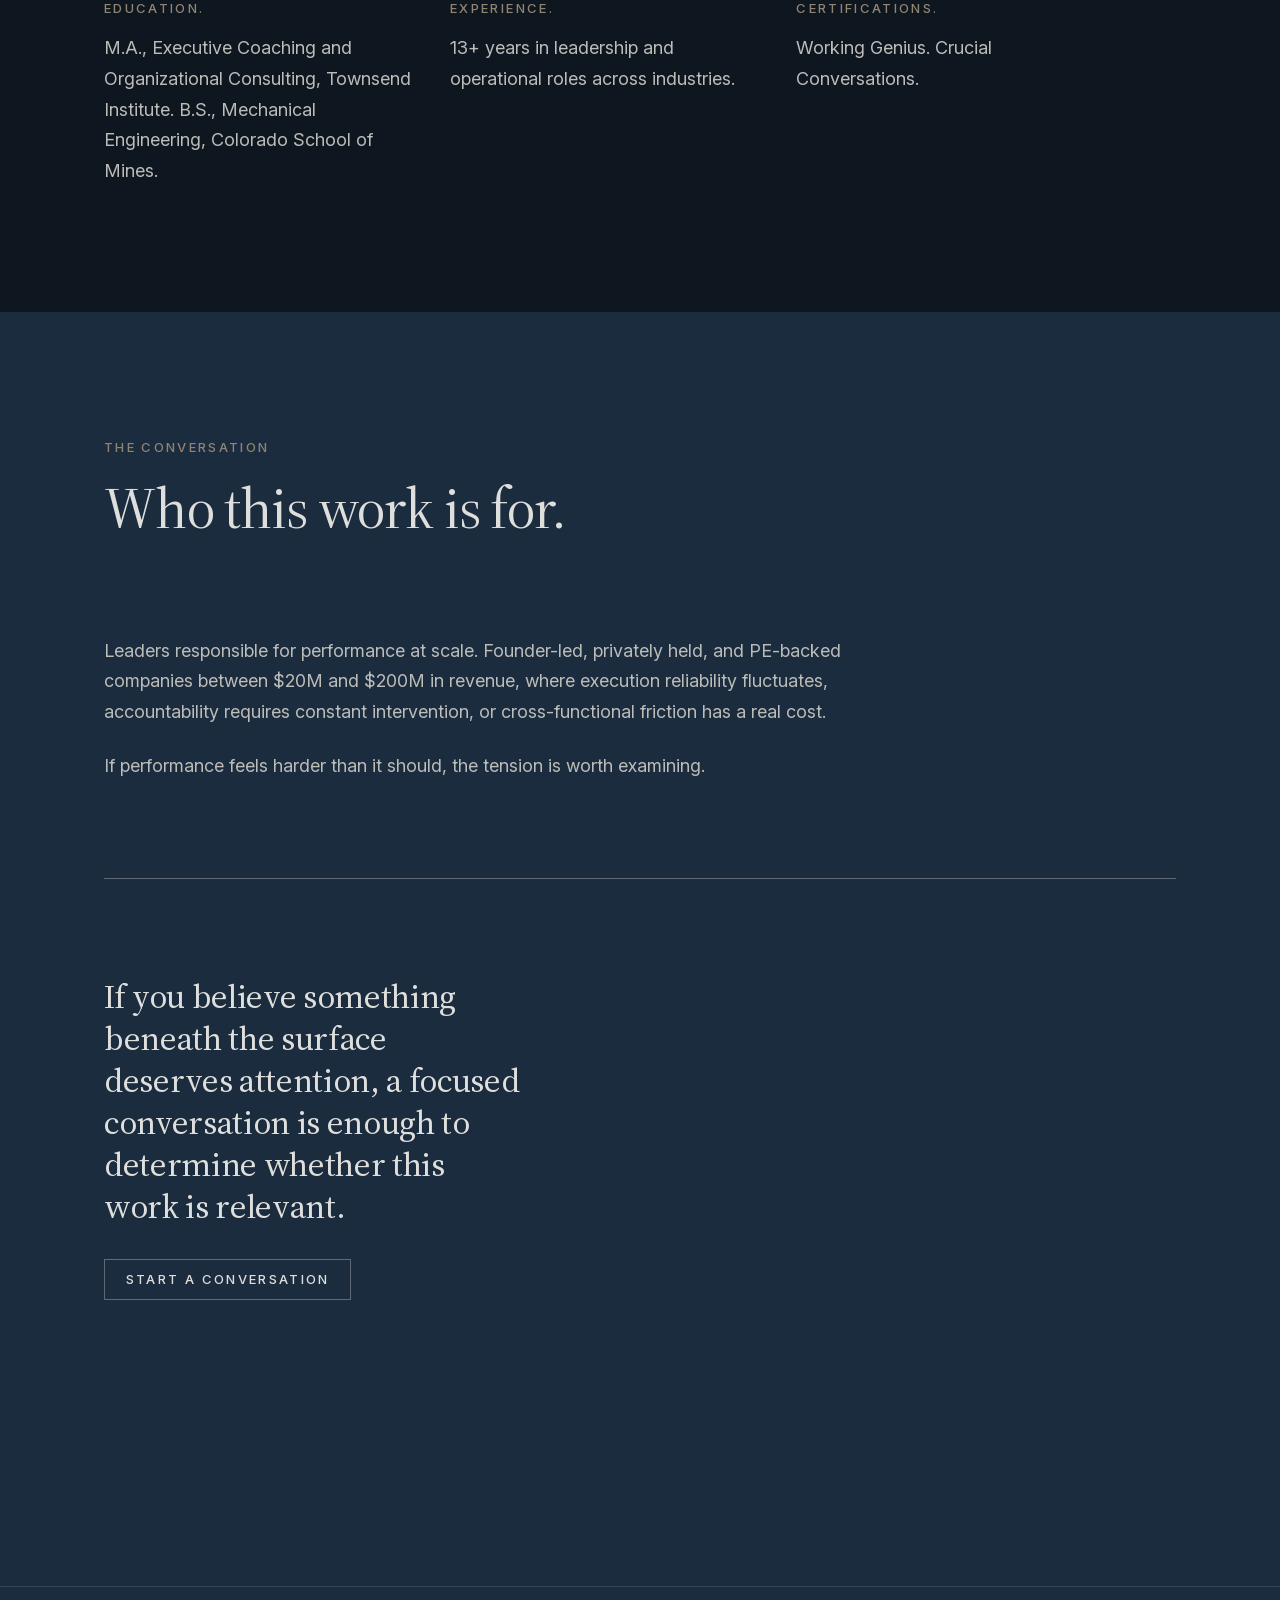
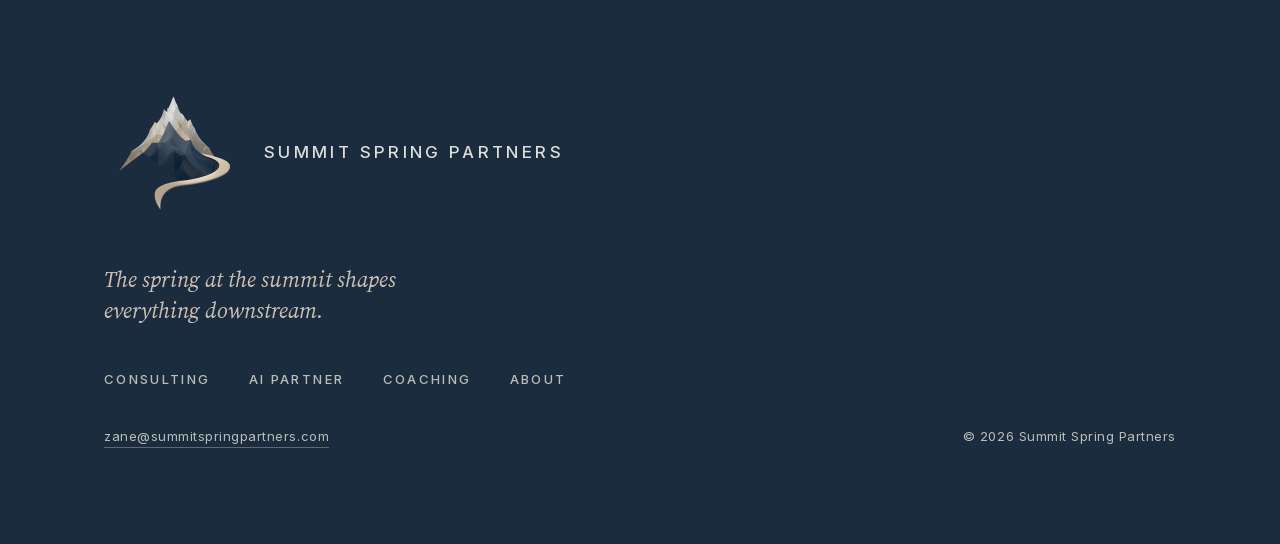
==== commit bdbeee06: "css/site.css, index.html, preview-hero-a.html, preview-hero-b.html: Revision 5a and brand rules 2.1:" ====
--- a/index.html
+++ b/index.html
@@ -107,7 +107,7 @@
             <p>Either outcome is a success. The point is clarity.</p>
 
             <div class="ssp-eyebrow">Phase 1 · Diagnosis</div>
-            <h3>1, Discovery (2 to 4 weeks)</h3>
+            <h3>Phase 1, Discovery (2 to 4 weeks)</h3>
             <p>We begin by establishing clarity around decision performance, not culture, not morale, not strategy. The question is: where is the leadership system producing patterns that are costing the organization performance?</p>
             <p>This phase examines:</p>
             <ul class="ss-list">
@@ -122,7 +122,7 @@
             <p><strong>Outcome:</strong> a written Diagnostic Summary, and a clear determination of what the pattern actually is and what changing it would require.</p>
 
             <div class="ssp-eyebrow">Phase 2 · Install &amp; reinforce</div>
-            <h3>2, System Reset</h3>
+            <h3>Phase 2, System Reset</h3>
             <p>With the diagnosis in hand, we change the system. Not one grand intervention, but a small number of deliberate moves, each designed to reveal as much as it improves.</p>
             <p>This is where most change efforts go wrong. A leadership system is not a machine with a broken part. It is a set of reinforcing relationships, and no one can fully predict how it will respond to change, including me. So each move is small, behaviorally specific, and instrumented. The system's response is not noise. It is the next piece of the diagnosis.</p>
             <p>The moves may include:</p>
@@ -165,13 +165,14 @@
         </div>
 
         <div class="sorter" id="sorter">
+          <p class="sorter-hint">Sort each task: busywork or judgment.</p>
           <ul class="sorter-pool"></ul>
           <div class="sorter-cols">
             <div class="sorter-col" data-col="busywork">
-              <div class="ssp-eyebrow" id="sorter-busywork">busywork</div>
+              <div class="ssp-eyebrow" id="sorter-busywork">Busywork</div>
               <ul class="sorter-list" aria-labelledby="sorter-busywork">
                 <li class="sorter-card" data-hours="6">Quoting and estimating</li>
-                <li class="sorter-card" data-hours="4">Receivables follow-up</li>
+                <li class="sorter-card" data-hours="4">Receivables follow up</li>
                 <li class="sorter-card" data-hours="3">Status updates</li>
                 <li class="sorter-card" data-hours="3">Document chasing</li>
                 <li class="sorter-card" data-hours="2">Scheduling</li>
@@ -179,7 +180,7 @@
               <p class="sorter-figure" aria-live="polite"><span class="sorter-sum">18</span> hours back</p>
             </div>
             <div class="sorter-col" data-col="judgment">
-              <div class="ssp-eyebrow" id="sorter-judgment">judgment</div>
+              <div class="ssp-eyebrow" id="sorter-judgment">Judgment</div>
               <ul class="sorter-list" aria-labelledby="sorter-judgment">
                 <li class="sorter-card" data-hours="1">A pricing call</li>
               </ul>
@@ -217,7 +218,6 @@
             <p>The same discipline applies when a company is deciding what to automate. Most AI initiatives in companies this size do not fail on the technology. They fail because the tool inherits a system nobody examined, and then executes it faster.</p>
             <p>The AI Operating Partner engagement is that diagnosis, applied to the operation itself.</p>
             <p>Whatever gets switched on keeps one line: the system takes the busywork, your people keep the judgment calls, and the hours that come back are counted.</p>
-            <a class="ss-navlink ss-navlink--bright" href="#ai-partner">AI Operating Partner</a>
 
             <h3>Who this is for.</h3>
             <p>Founder-led, privately held, and PE-backed companies between $20M and $200M in revenue, with a leadership team that is serious about the question and unconvinced by the noise around it.</p>
@@ -292,7 +292,7 @@
         <div class="band-head">
           <div class="ssp-eyebrow">The founder</div>
           <div class="founder-head">
-            <h1 class="band-title">Zane Sigafoos</h1>
+            <h2 class="band-title">Zane Sigafoos</h2>
             <div class="ss-frame">
               <img src="assets/headshot.jpg" alt="Zane Sigafoos">
             </div>
@@ -327,6 +327,7 @@
     <section class="band" id="contact">
       <div class="band-inner">
         <div class="band-head">
+          <div class="ssp-eyebrow">The conversation</div>
           <h2 class="band-title">Who this work is for.</h2>
         </div>
         <div class="band-prose">
--- a/css/site.css
+++ b/css/site.css
@@ -161,7 +161,7 @@
     --labelMb:0.9rem;
     --spineCol:40px 1fr;
     --spineX:20px;
-    --gutter:1.4rem;
+    --gutter:1rem;
     --navH:58px;
     --siteW:392px;
     --siteBorder:1px solid rgba(94,105,117,.4);
@@ -272,3 +272,120 @@
   .js-reveal .site-main>section{opacity:1;transform:none;transition:none}
   *,*::before,*::after{transition:none !important;animation:none !important}
 }
+
+/* ------------------------------------------- one page, seven bands
+   Revision 5. Each band is its own screen on one of two grounds: the
+   deep blue base and the deep ground of brand rules 2.1. */
+:root{
+  --bg-deep:#0E161F;   /* deep ground, brand rules 2.1: alternate band ground only, never text or structure */
+  --barH:60px;         /* sticky bar height on the one page */
+  --bandPad:clamp(5.5rem,14vh,10rem);
+  --bandH2:clamp(2.1rem,1.3rem + 3.2vw,3.6rem);
+  --summitH1:clamp(2.5rem,1.4rem + 4.6vw,4.75rem);
+}
+.site-frame--bands{width:100%;border-inline:none;overflow:visible;overflow-x:clip}
+.site-frame--bands .site-header-bar{height:var(--barH)}
+.site-frame--bands .site-nav{display:flex;gap:clamp(1.25rem,3vw,2.4rem)}
+@media (max-width:640px){
+  :root{--barH:auto}
+  .site-frame--bands .site-header-bar{flex-wrap:wrap;padding-block:.7rem .55rem;row-gap:.55rem}
+  .site-frame--bands .site-nav{width:100%;justify-content:space-between;gap:.5rem}
+  .site-frame--bands .site-nav .ss-navlink{font-size:.6875rem;letter-spacing:.12em}
+}
+
+.site-main--bands{max-width:none;padding-inline:0}
+.band{position:relative;background:var(--bg-navy);padding-block:var(--bandPad);min-height:100vh;min-height:100svh}
+.band--deep{background:var(--bg-deep)}
+.band-inner{position:relative;max-width:1200px;margin:0 auto;padding-inline:var(--gutter)}
+.band-head>.ssp-eyebrow{margin:0 0 1.3rem}
+.band-title{font-size:var(--bandH2);max-width:20ch;text-wrap:balance}
+.band-lead{font-size:var(--lead);color:var(--ink);line-height:1.5;max-width:50ch;margin:var(--gh) 0 0}
+.band-prose{max-width:68ch;margin-top:var(--sgt)}
+.band-prose p{color:var(--muted);font-size:var(--body);line-height:1.7;margin:0 0 1.5rem}
+.band-prose h3{font-size:var(--h2s);line-height:1.2;letter-spacing:-.01em;margin:var(--sgt) 0 var(--gh)}
+.band-prose>h3:first-child,.band-prose .ssp-eyebrow+h3{margin-top:0}
+.band-prose .ssp-eyebrow{margin:var(--sgt) 0 .8rem}
+.band-prose .ss-list{font-size:var(--body);margin:0 0 1.5rem}
+.band-prose strong{color:var(--ink);font-weight:600}
+.band-prose .band-statement{font-family:var(--font-serif);font-size:var(--h2s);line-height:1.25;letter-spacing:-.01em;color:var(--ink);max-width:26ch;margin:var(--sgt) 0 var(--gh)}
+.ss-italic{font-family:var(--font-serif);font-style:italic;color:var(--warm-light);font-size:var(--lead);line-height:1.45;max-width:44ch;margin:var(--gh) 0}
+.band-prose p.ss-italic{color:var(--warm-light);font-size:var(--lead);line-height:1.45;margin:var(--gh) 0}
+
+/* Summit band. The hero photo is one variable: data-hero on the band.
+   Image sets fall back to the JPEG where unsupported; scroll attachment only.
+   The scrim fades from transparent to the band's ground (brand rules 2.1). */
+.band--summit{--heroClear:clamp(8rem,28vh,16rem);overflow:hidden;min-height:calc(100vh - var(--barH,60px));min-height:calc(100svh - var(--barH,60px));padding-top:var(--heroClear);padding-bottom:clamp(3.5rem,10vh,7rem)}
+.band--summit .band-inner{width:100%}
+.summit-photo{position:absolute;inset:0;background-color:var(--bg-navy);background-repeat:no-repeat;background-size:cover;background-position:50% 72%;background-attachment:scroll}
+.summit-photo::before,.summit-photo::after{content:"";position:absolute;inset:0}
+.summit-photo::before{background:var(--bg-navy);mix-blend-mode:color;opacity:.42}
+.summit-photo::after{background:linear-gradient(180deg,rgba(27,44,62,0) 0,rgba(27,44,62,.6) calc(var(--heroClear) * .6),rgba(27,44,62,.95) calc(var(--heroClear) - .75rem),rgba(27,44,62,.97) 60%,var(--bg-navy) 100%)}
+@media (max-width:768px){.summit-photo{background-size:auto 130%;background-position:50% 70%}}
+.summit-title{font-size:var(--summitH1);max-width:16ch;text-wrap:balance}
+.summit-sub{font-size:var(--h2s);line-height:1.25;letter-spacing:-.01em;max-width:26ch;margin:var(--gh) 0 0}
+[data-hero="a"] .summit-photo{background-image:url("../assets/hero/hero-a-800.jpg");background-image:image-set(url("../assets/hero/hero-a-800.avif") type("image/avif"),url("../assets/hero/hero-a-800.webp") type("image/webp"),url("../assets/hero/hero-a-800.jpg") type("image/jpeg"))}
+[data-hero="b"] .summit-photo{background-image:url("../assets/hero/hero-b-800.jpg");background-image:image-set(url("../assets/hero/hero-b-800.avif") type("image/avif"),url("../assets/hero/hero-b-800.webp") type("image/webp"),url("../assets/hero/hero-b-800.jpg") type("image/jpeg"))}
+@media (min-width:801px),(min-resolution:2dppx){
+  [data-hero="a"] .summit-photo{background-image:url("../assets/hero/hero-a-1600.jpg");background-image:image-set(url("../assets/hero/hero-a-1600.avif") type("image/avif"),url("../assets/hero/hero-a-1600.webp") type("image/webp"),url("../assets/hero/hero-a-1600.jpg") type("image/jpeg"))}
+  [data-hero="b"] .summit-photo{background-image:url("../assets/hero/hero-b-1600.jpg");background-image:image-set(url("../assets/hero/hero-b-1600.avif") type("image/avif"),url("../assets/hero/hero-b-1600.webp") type("image/webp"),url("../assets/hero/hero-b-1600.jpg") type("image/jpeg"))}
+}
+@media (min-width:1601px),(min-width:801px) and (min-resolution:2dppx){
+  [data-hero="a"] .summit-photo{background-image:url("../assets/hero/hero-a-2400.jpg");background-image:image-set(url("../assets/hero/hero-a-2400.avif") type("image/avif"),url("../assets/hero/hero-a-2400.webp") type("image/webp"),url("../assets/hero/hero-a-2400.jpg") type("image/jpeg"))}
+  [data-hero="b"] .summit-photo{background-image:url("../assets/hero/hero-b-2400.jpg");background-image:image-set(url("../assets/hero/hero-b-2400.avif") type("image/avif"),url("../assets/hero/hero-b-2400.webp") type("image/webp"),url("../assets/hero/hero-b-2400.jpg") type("image/jpeg"))}
+}
+
+/* "More on this". One native disclosure per band, closed by default,
+   readable with no script. The mark is two hairlines; open drops one. */
+.ss-more{max-width:720px;margin-top:var(--sgt);border-top:1px solid var(--rule)}
+.ss-more>summary{list-style:none;display:flex;align-items:center;justify-content:space-between;gap:1rem;padding:1.4rem 0;cursor:pointer;color:var(--muted);transition:color .2s ease}
+.ss-more>summary::-webkit-details-marker{display:none}
+.ss-more>summary:hover{color:var(--ink)}
+.ss-more>summary:focus-visible{outline:1px solid var(--warm-light);outline-offset:4px}
+.ss-more-mark{position:relative;flex:none;width:14px;height:14px}
+.ss-more-mark::before,.ss-more-mark::after{content:"";position:absolute;background:currentColor}
+.ss-more-mark::before{left:0;right:0;top:6.5px;height:1px}
+.ss-more-mark::after{top:0;bottom:0;left:6.5px;width:1px}
+.ss-more[open] .ss-more-mark::after{display:none}
+.ss-more>.band-prose{margin-top:var(--gh);padding-bottom:1rem}
+
+/* Founder band: name beside the headshot, then the credential rules */
+.founder-head{display:grid;grid-template-columns:var(--aboutCols,1fr 260px);gap:var(--splitGap);align-items:start}
+.founder-head .ss-frame{width:100%;max-width:320px}
+.founder-head img{width:100%;height:auto;display:block}
+.cred-grid{display:grid;grid-template-columns:var(--credCols,repeat(3,1fr));gap:clamp(1.6rem,4vw,2.4rem);max-width:1000px}
+.cred-grid>div{border-top:1px solid var(--rule);padding-top:1.2rem}
+.cred-grid .ssp-eyebrow{margin:0 0 1rem}
+.band .cred-grid p{color:var(--muted);font-size:var(--body);line-height:1.7;margin:0}
+
+/* Contact band: the one CTA on the page */
+.band-cta{margin-top:var(--sgt);padding-top:var(--sgt);border-top:1px solid var(--rule)}
+.band-cta p{font-family:var(--font-serif);font-size:var(--h2s);line-height:1.25;letter-spacing:-.01em;color:var(--ink);max-width:26ch;margin:0 0 var(--gh)}
+
+/* Reveal on the one page moves the band's content, never its ground */
+.js-reveal .site-main--bands>section{opacity:1;transform:none;transition:none}
+.js-reveal .site-main--bands>section>.band-inner{opacity:0;transform:translateY(12px);transition:opacity .55s ease-out,transform .55s ease-out}
+.js-reveal .site-main--bands>section.is-seen>.band-inner{opacity:1;transform:none}
+@media (prefers-reduced-motion:reduce){
+  .js-reveal .site-main--bands>section>.band-inner{opacity:1;transform:none;transition:none}
+}
+
+/* Busywork or judgment sorter, AI band. Without script it reads as the
+   two column list; js/sorter.js adds the pool, taps, drags and keys. */
+.sorter{max-width:720px;margin-top:var(--sgt)}
+.sorter-hint{font-size:var(--body);color:var(--muted);margin:0 0 1.2rem}
+.sorter:not(.is-live) .sorter-hint{display:none}
+.sorter-pool{display:flex;flex-wrap:wrap;gap:.6rem;list-style:none;margin:0 0 1.6rem;padding:0}
+.sorter-pool:empty{display:none}
+.sorter-cols{display:grid;grid-template-columns:1fr 1fr;gap:clamp(.8rem,3vw,2rem)}
+.sorter-col{border-top:1px solid var(--rule);padding-top:1rem;transition:border-color .2s ease}
+.sorter-col.is-over{border-top-color:var(--warm-light)}
+.sorter-col>.ssp-eyebrow{margin:0 0 1rem}
+.sorter-list{list-style:none;margin:0;padding:0;display:flex;flex-direction:column;gap:.5rem;min-height:3rem}
+.sorter-card{font-size:.9375rem;line-height:1.35;color:var(--ink);border:1px solid var(--structure);padding:.7rem .8rem;transition:border-color .2s ease,color .2s ease}
+.sorter.is-live .sorter-card{padding:0;user-select:none;-webkit-user-select:none;touch-action:pan-y}
+.sorter.is-live .sorter-card:hover{border-color:var(--warm-light)}
+.sorter-card>button{display:block;width:100%;margin:0;padding:.7rem .8rem;border:0;background:none;font:inherit;line-height:inherit;color:inherit;text-align:left;cursor:pointer}
+.sorter-card>button:focus-visible{outline:1px solid var(--warm-light);outline-offset:3px}
+.sorter-card.is-dragging{position:relative;z-index:2;opacity:.7}
+.sorter-figure{font-family:var(--font-serif);font-size:var(--lead);line-height:1.3;color:var(--ink);margin:1.1rem 0 0}
+@media (pointer:fine){.sorter.is-live .sorter-card{touch-action:none}.sorter.is-live .sorter-card>button{cursor:grab}}
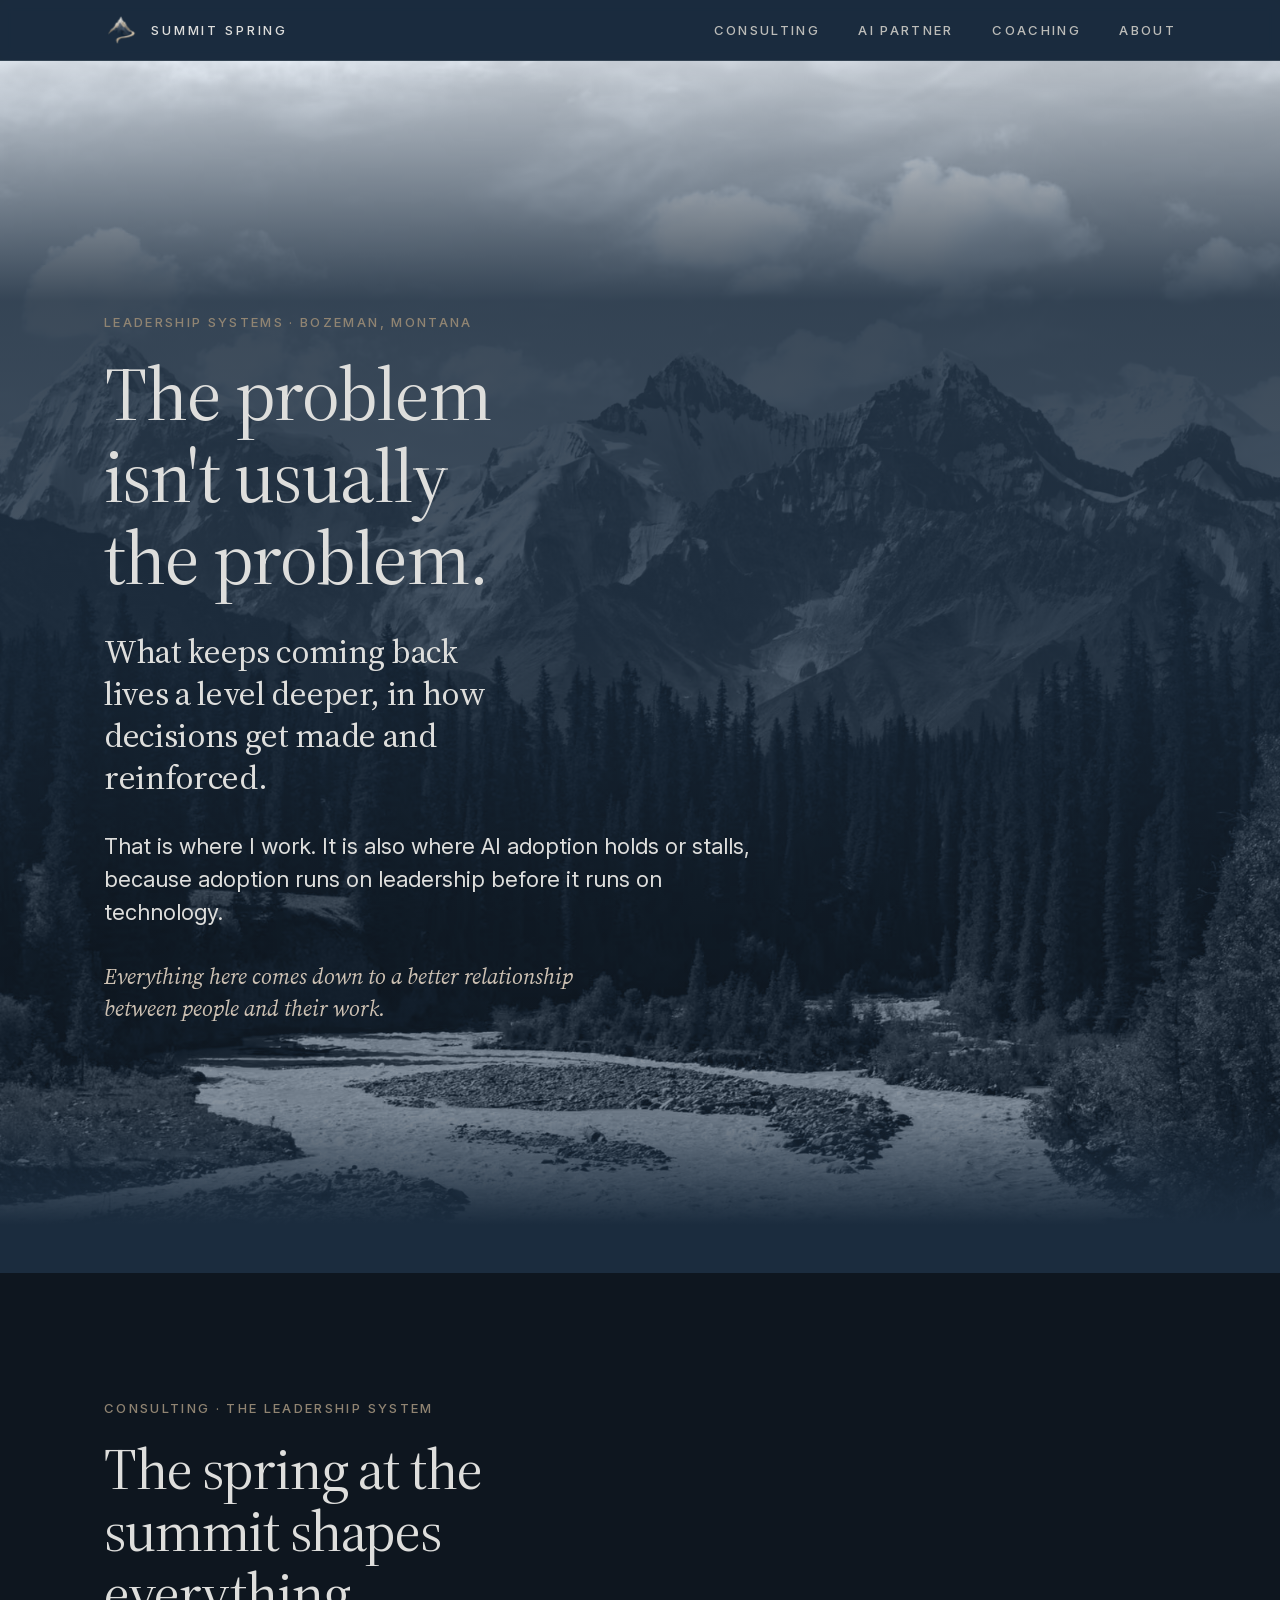
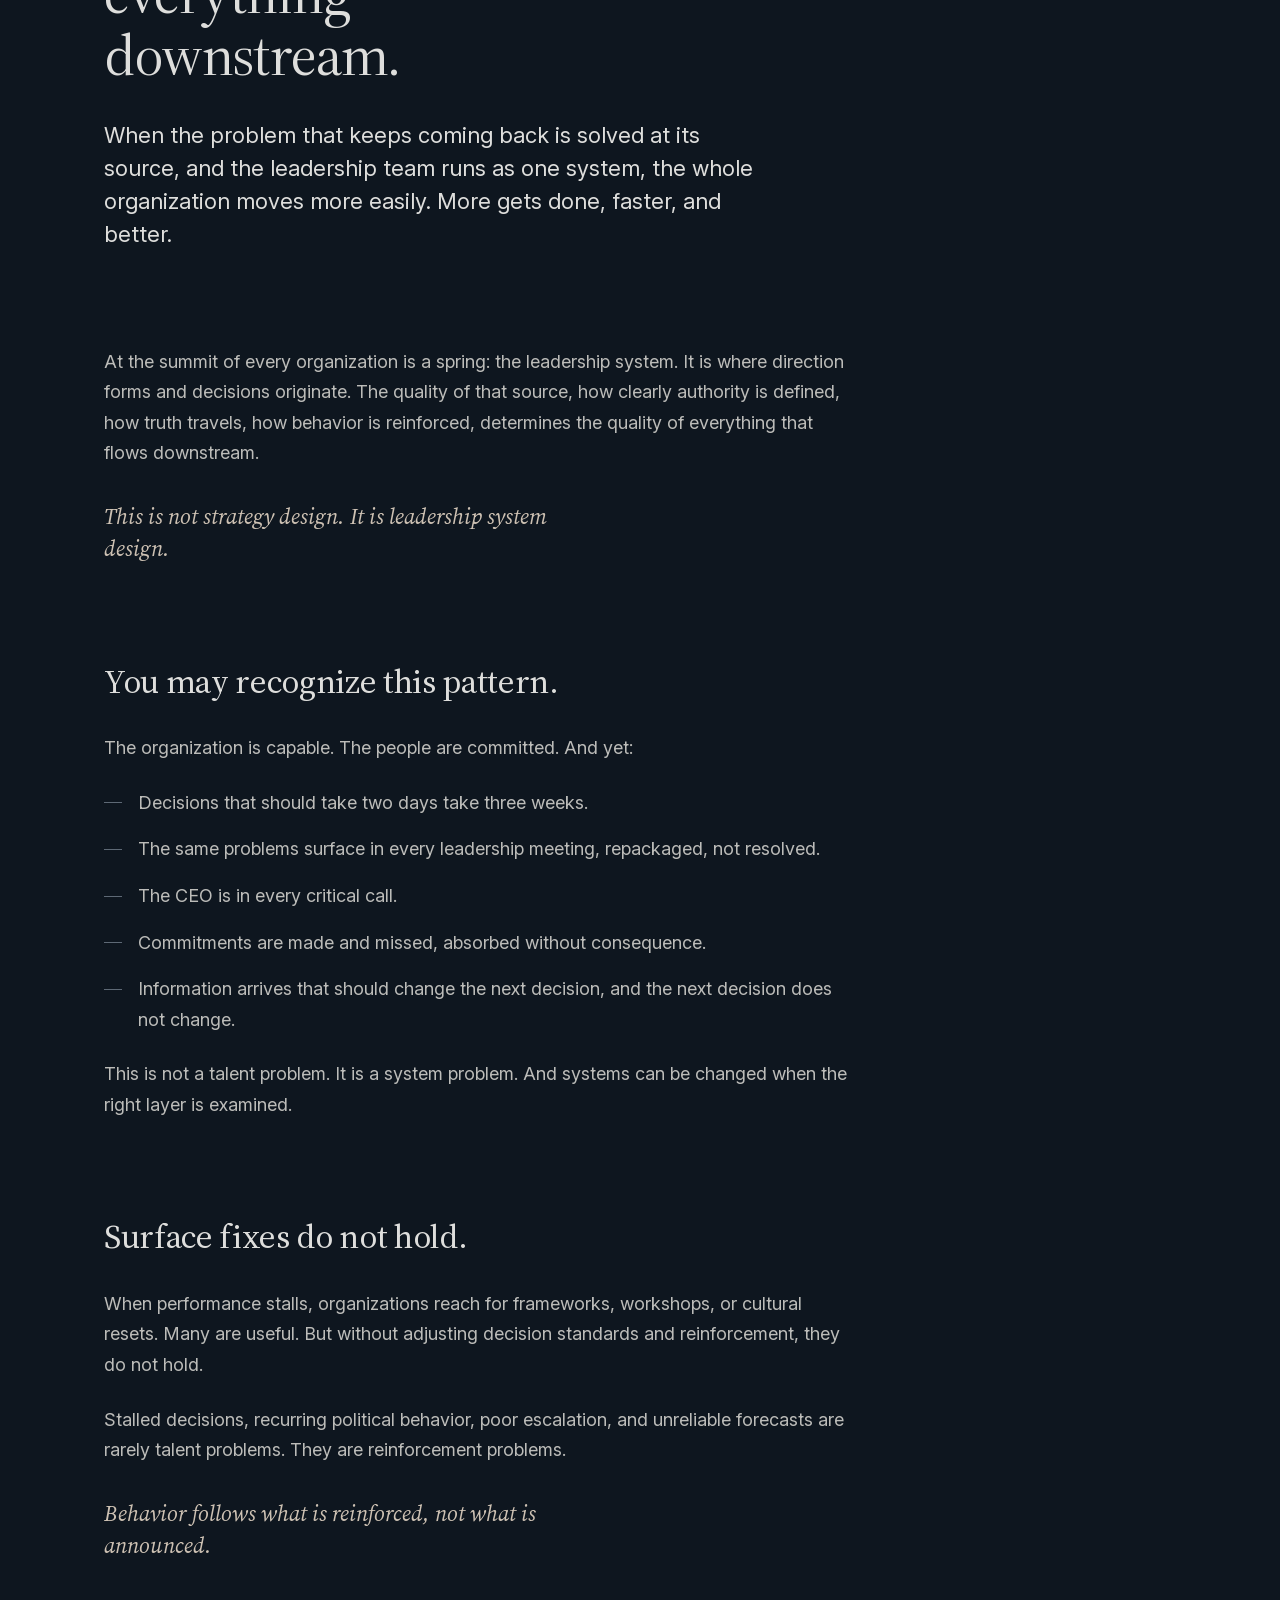
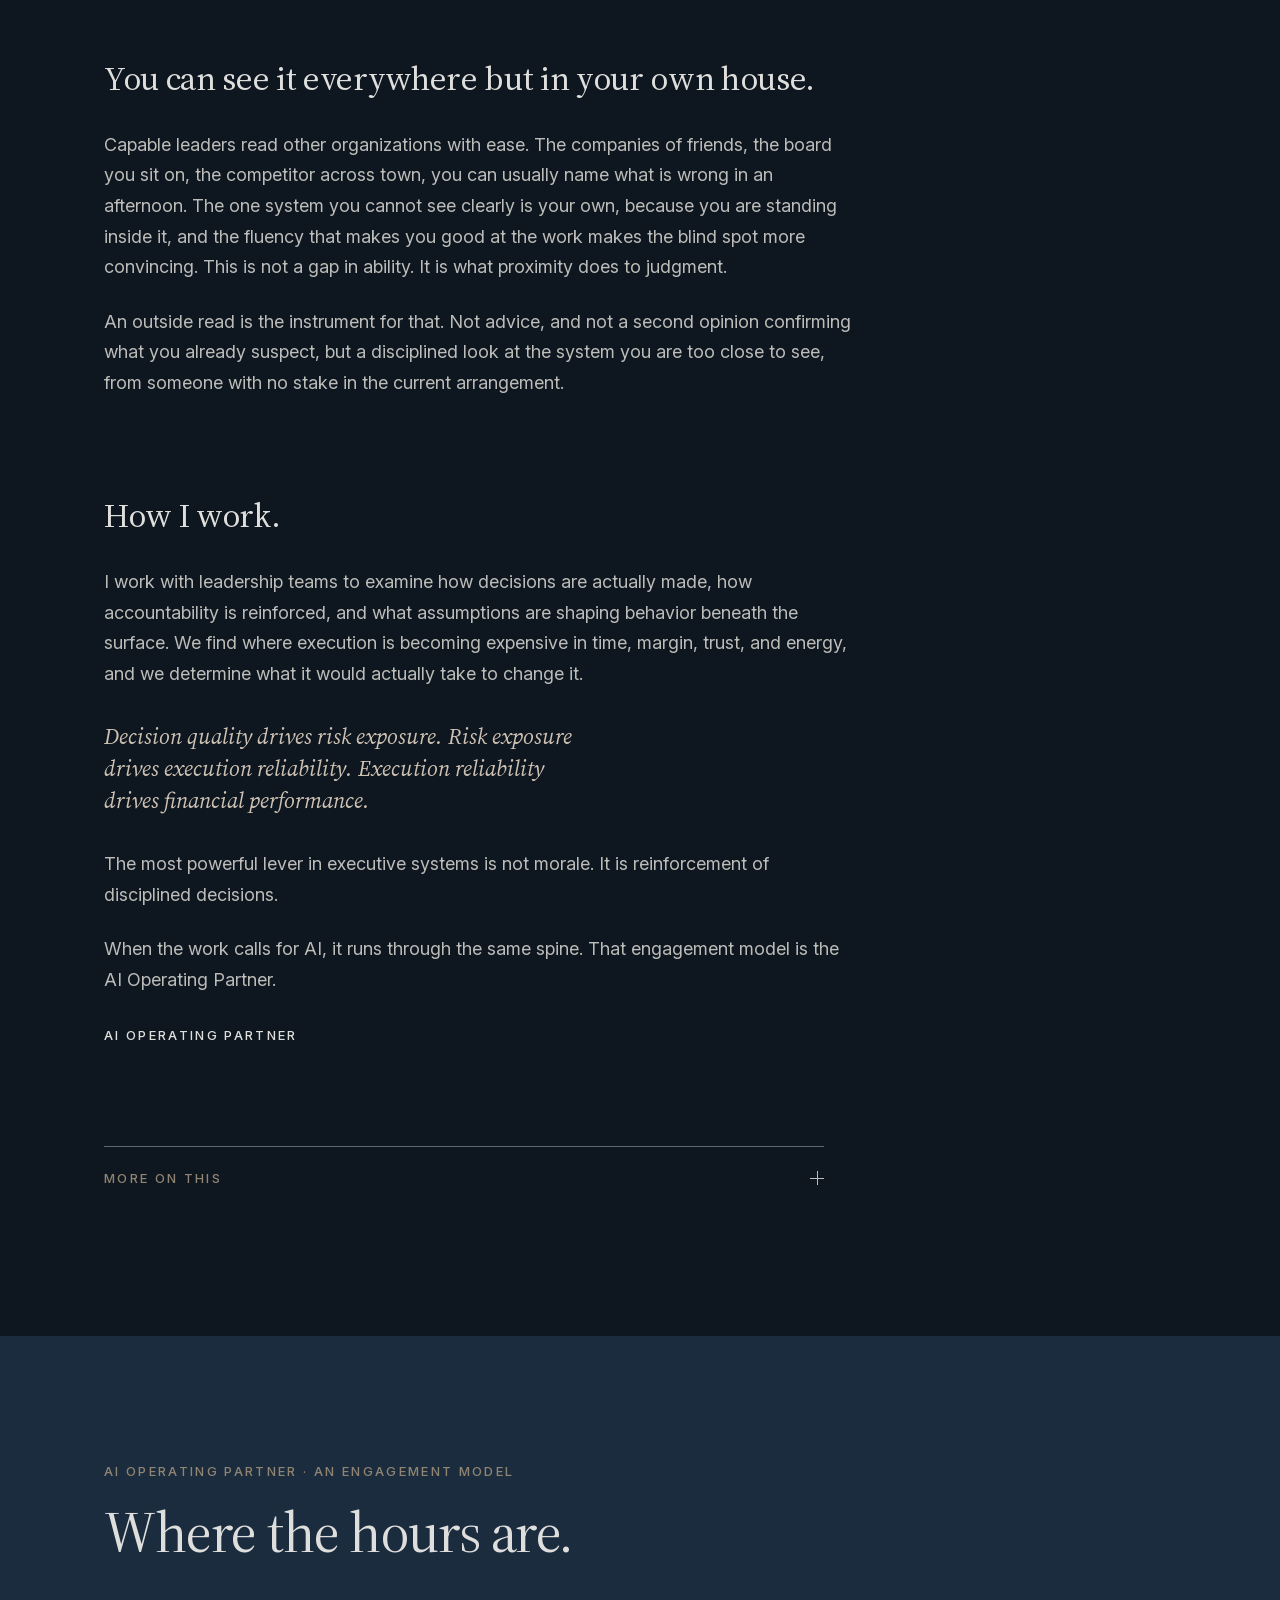
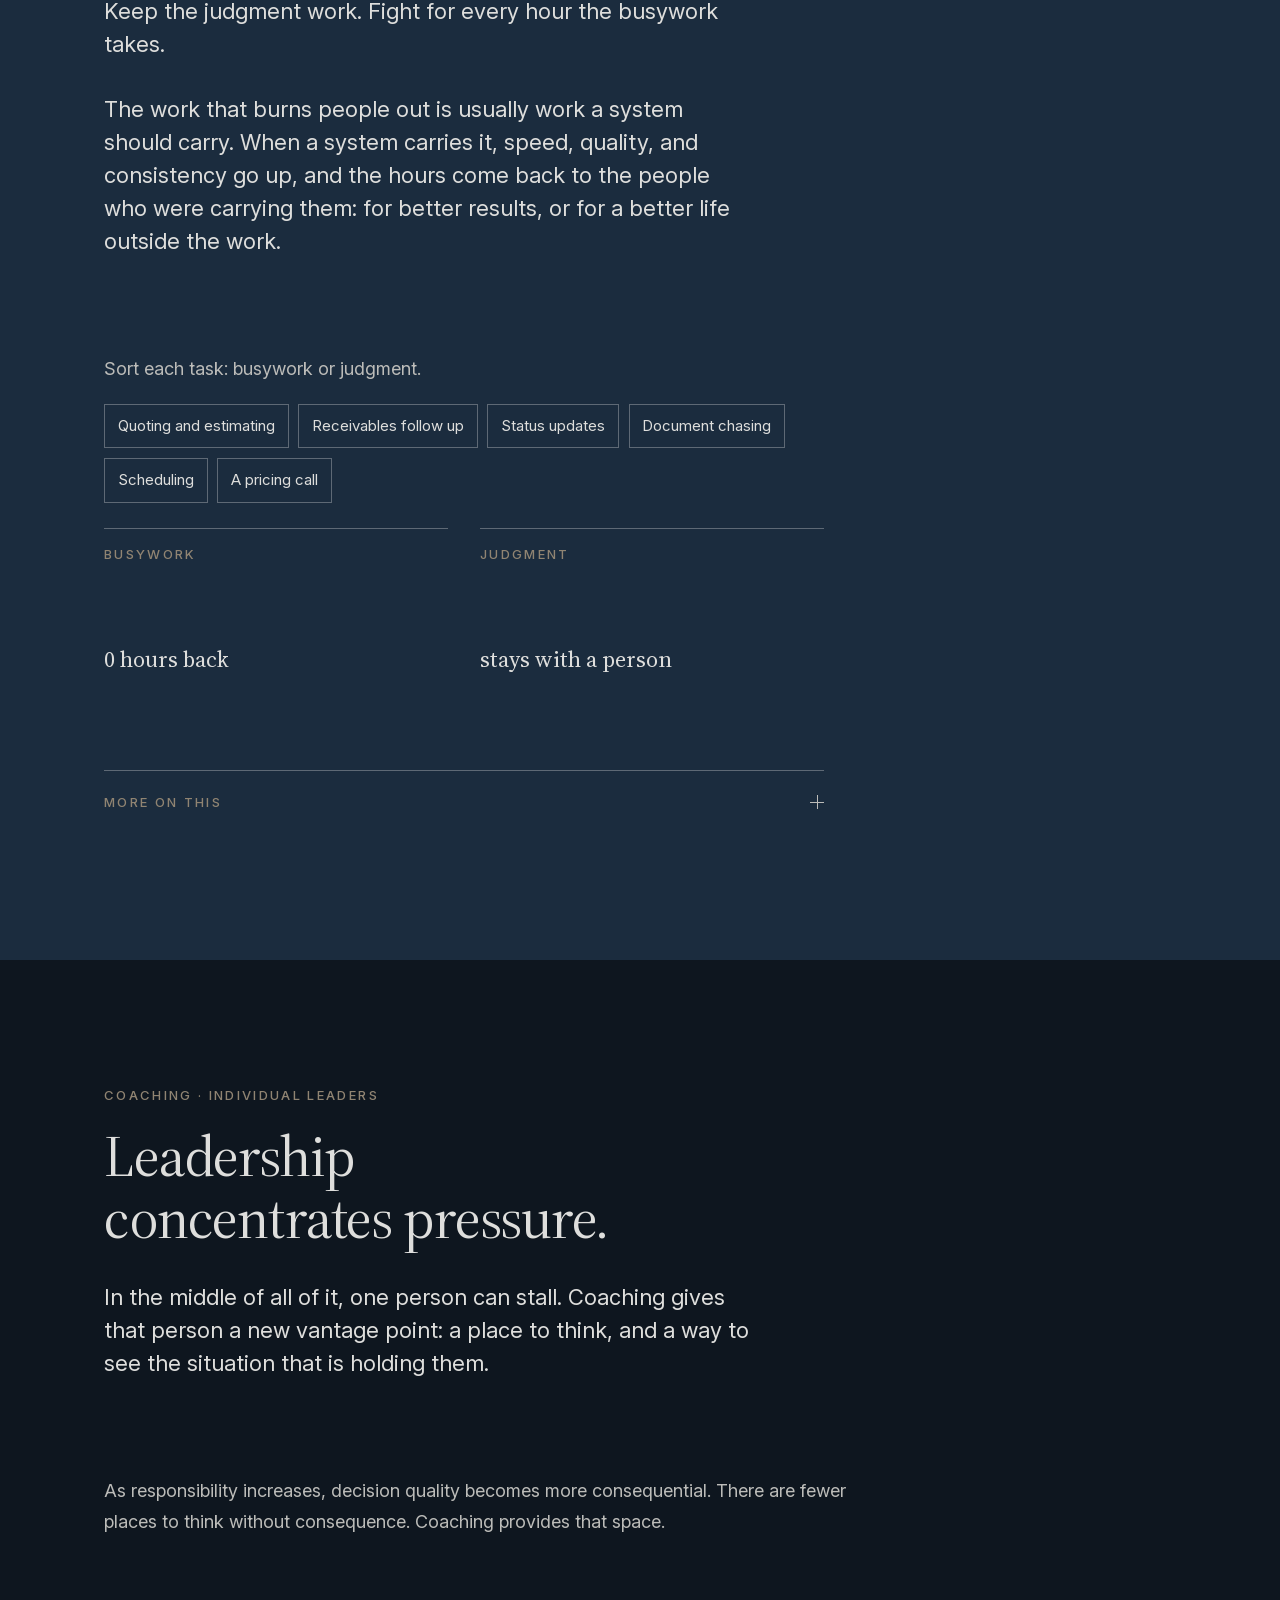
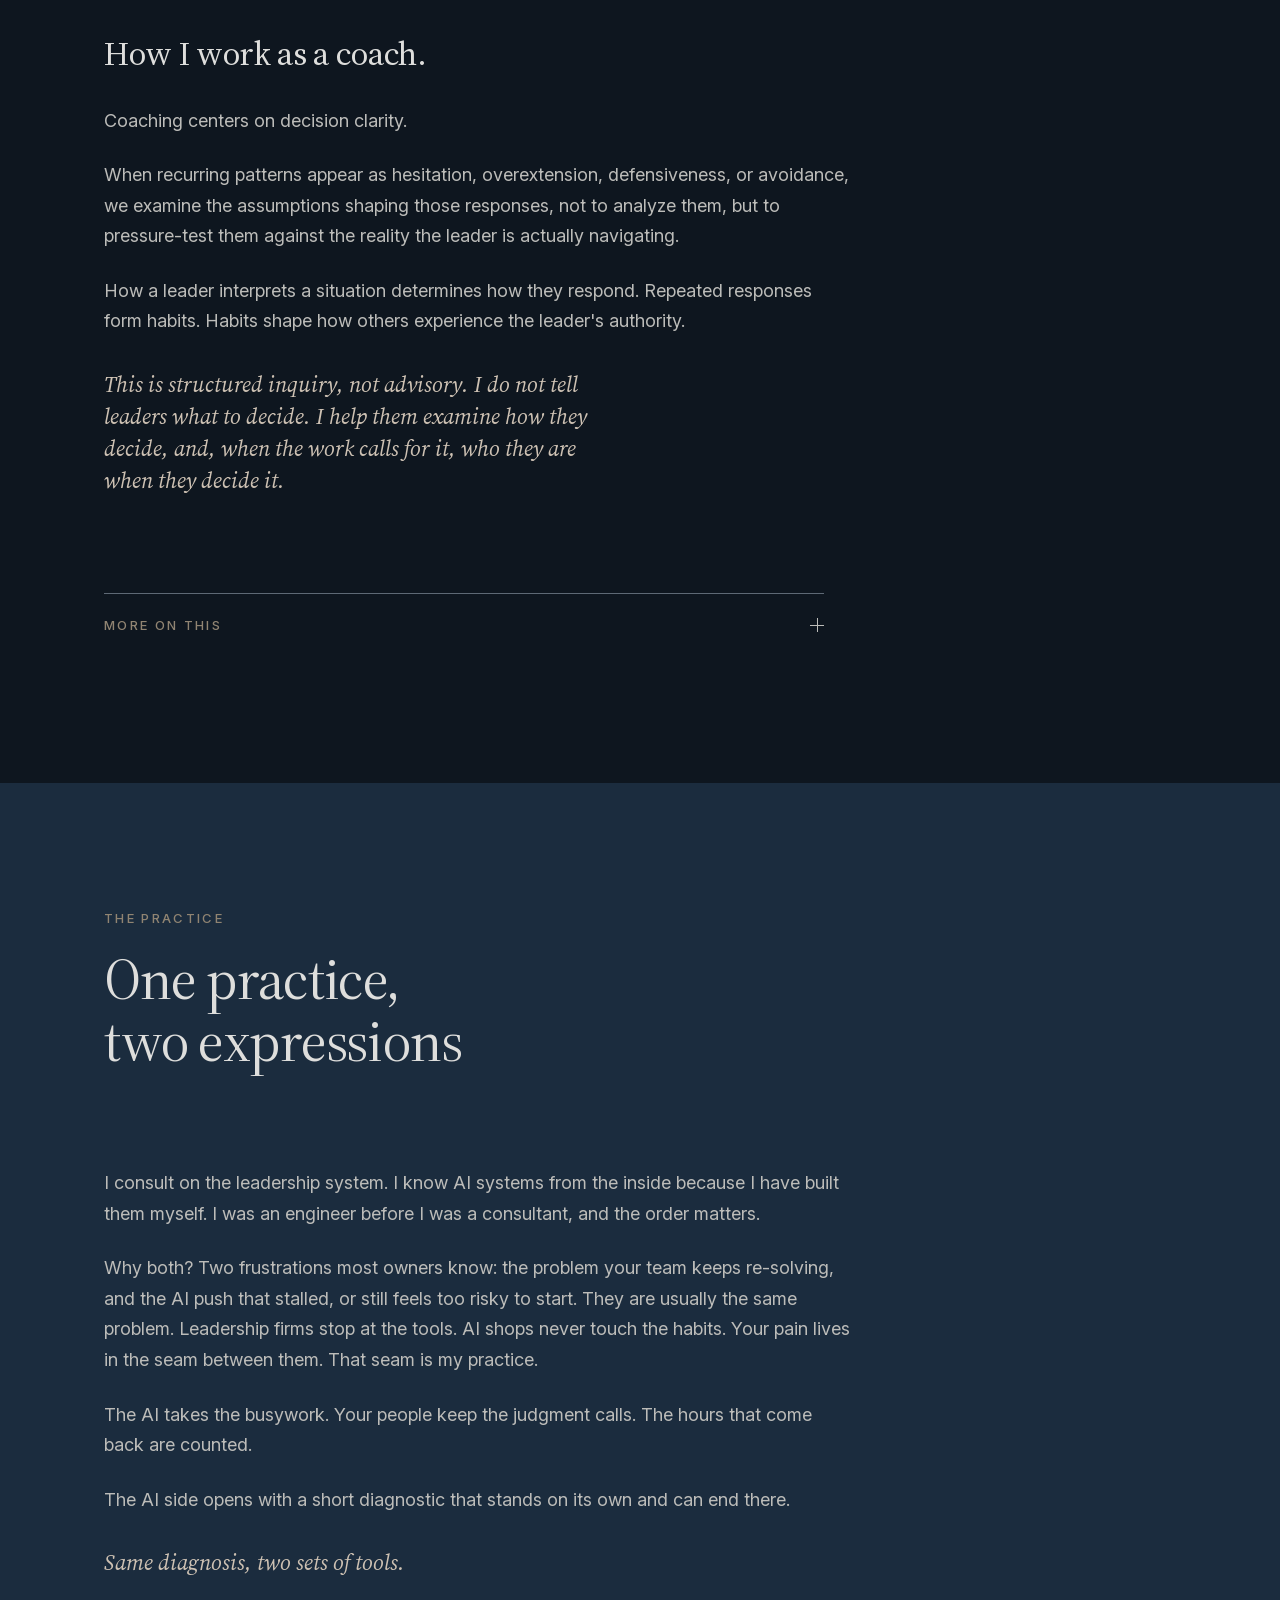
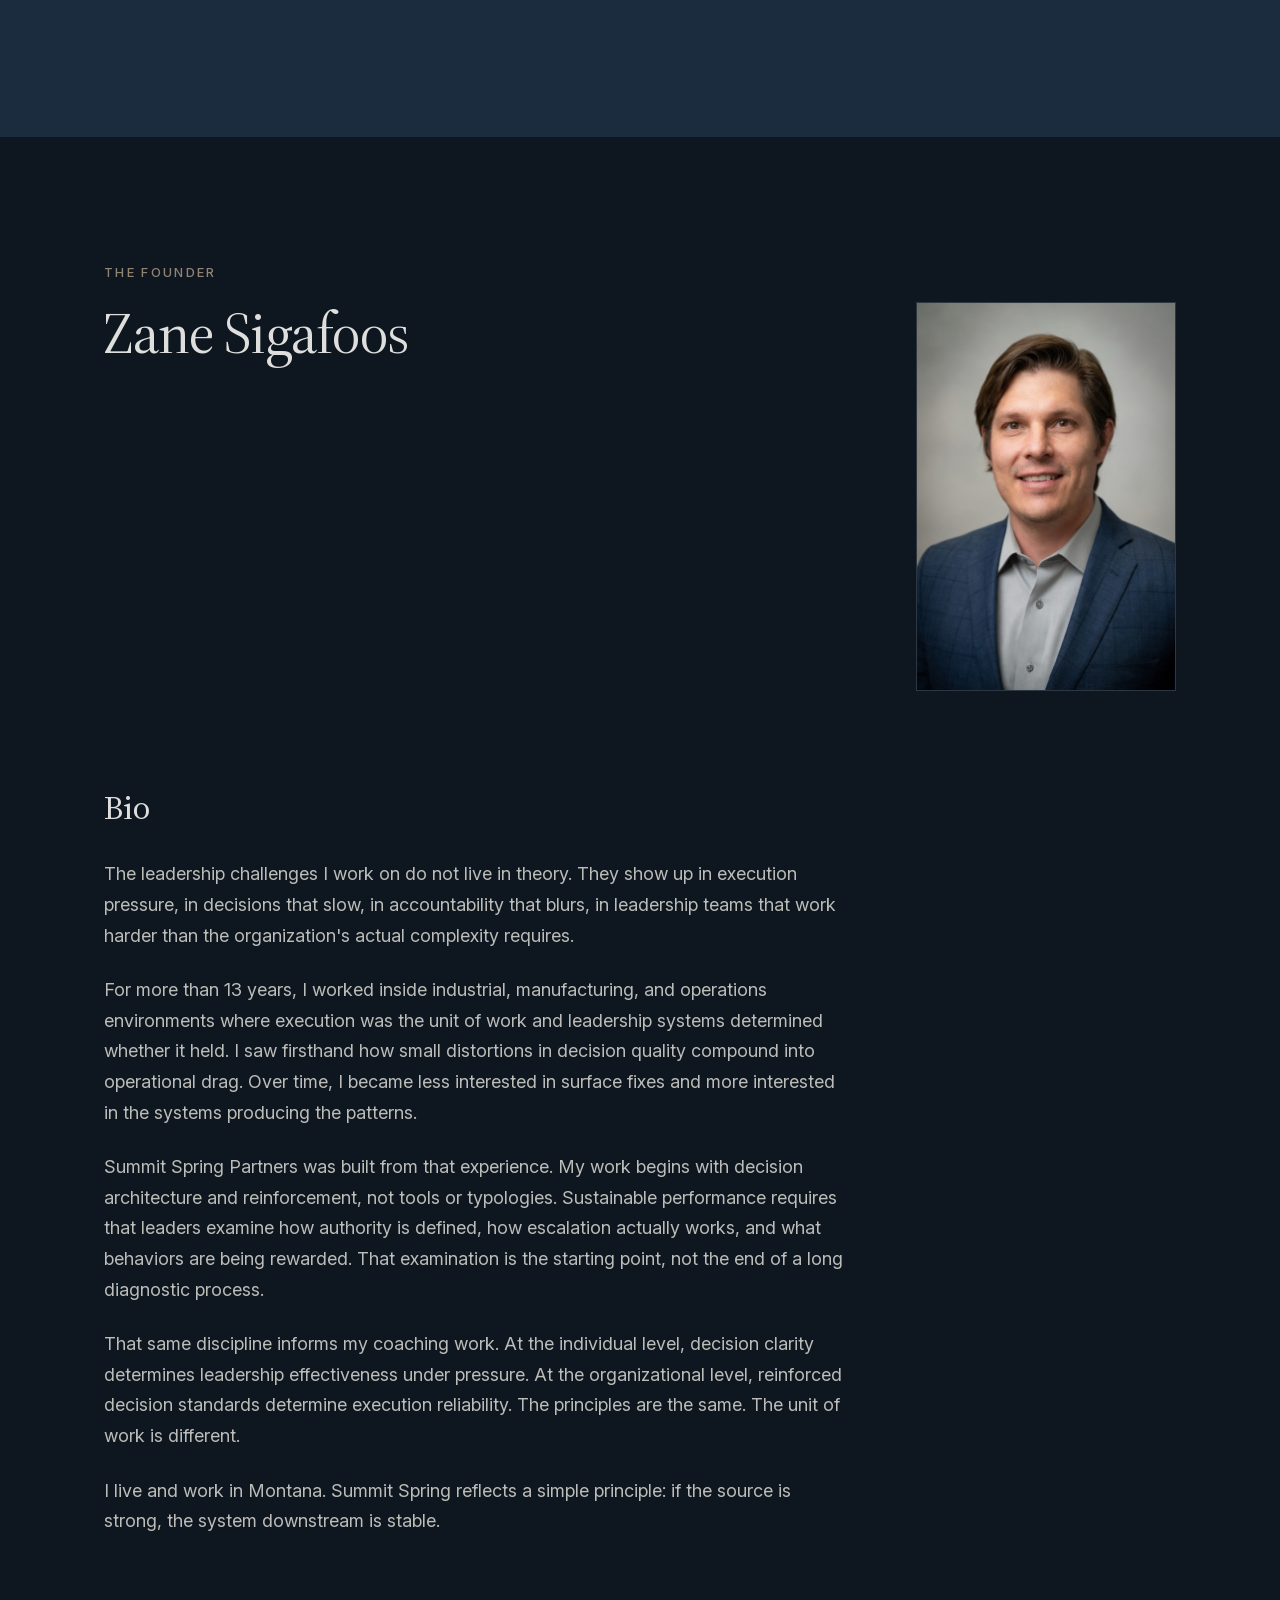
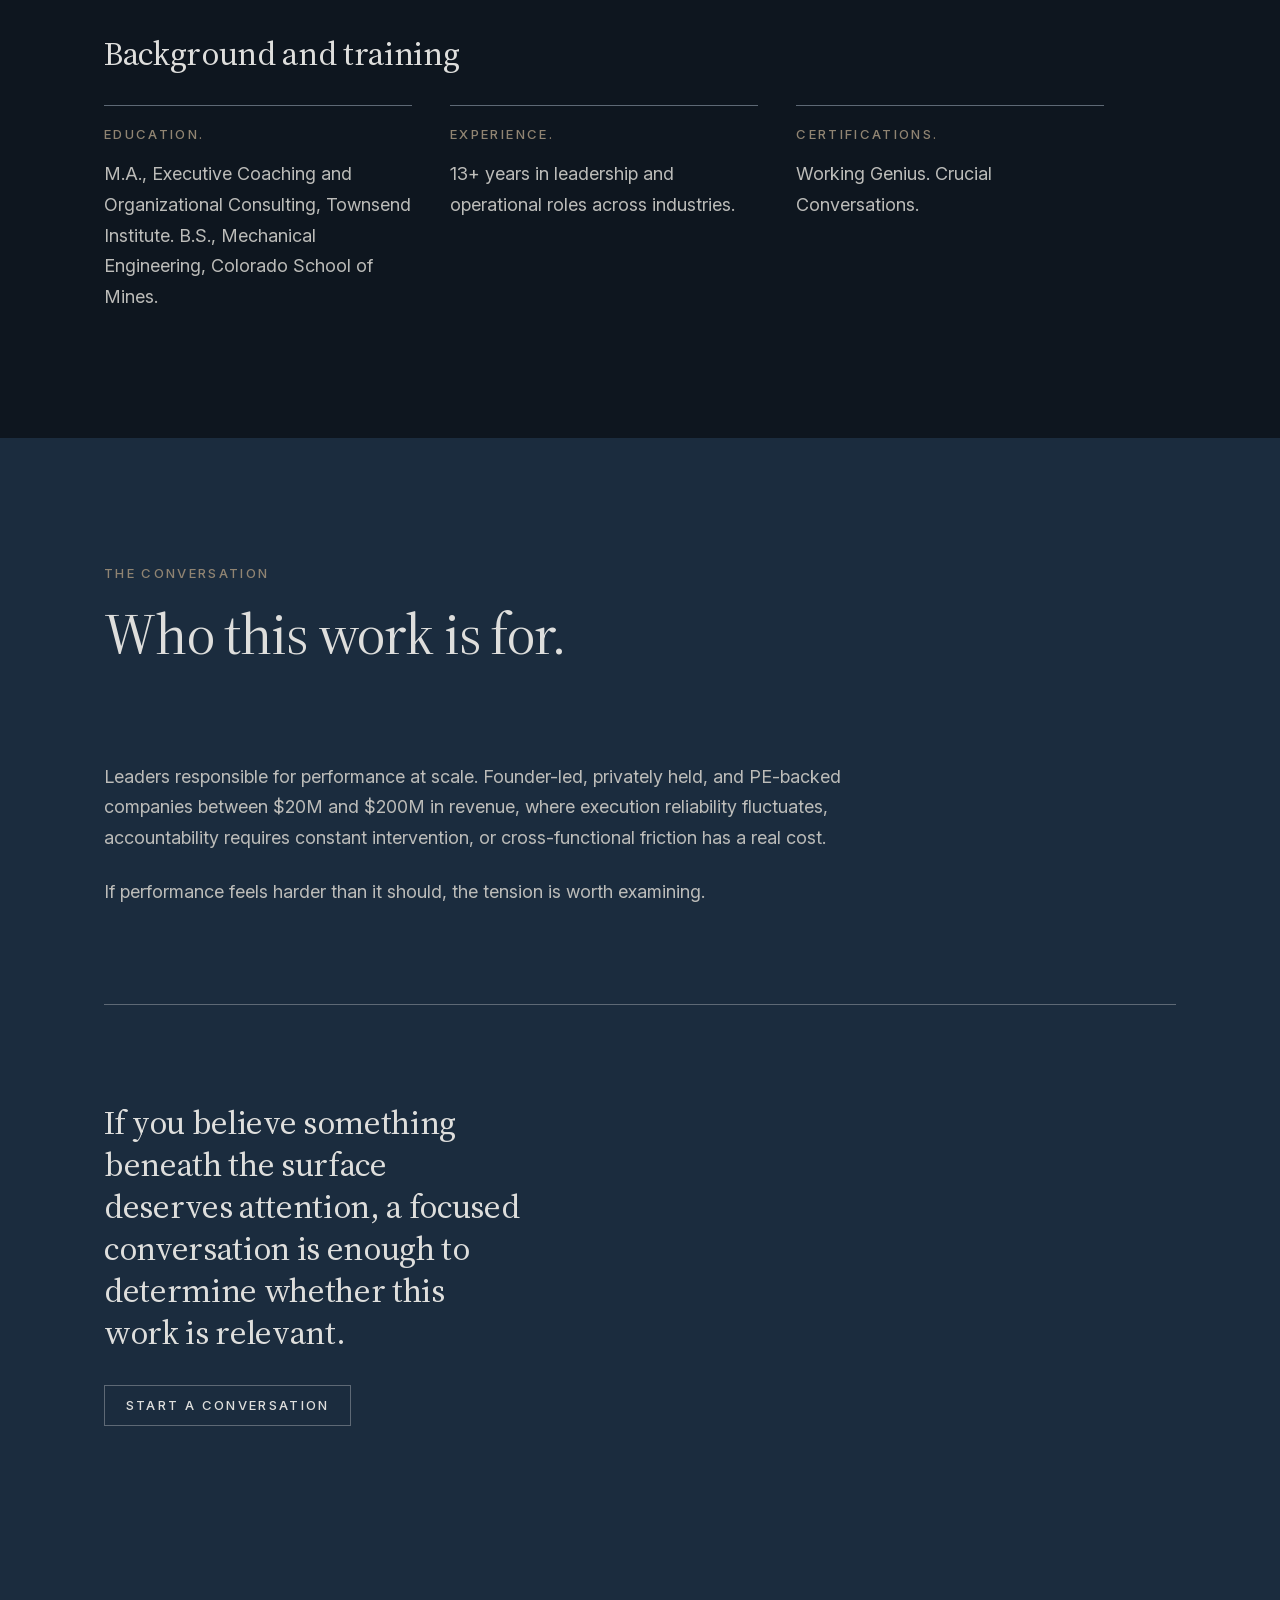
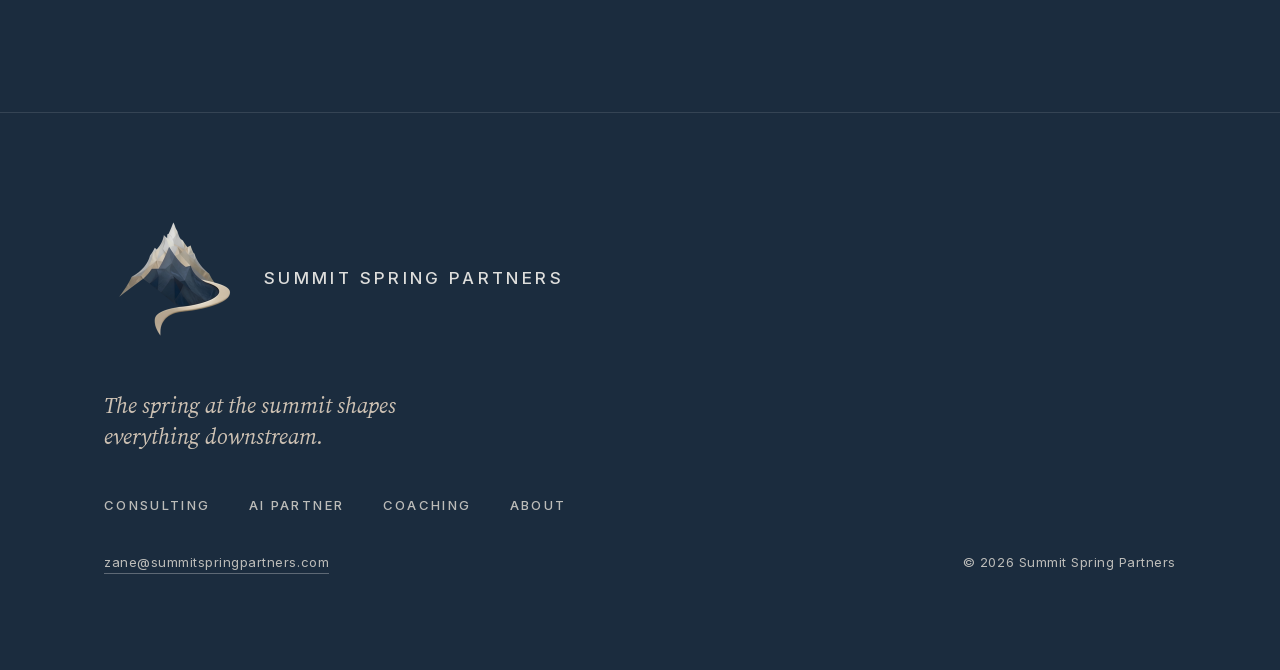
==== commit 84a0296b: "Hero A set and hero B removed: css/site.css, index.html, scripts/copy_pass_proof.py, copy/ssp-brand-" ====
--- a/index.html
+++ b/index.html
@@ -39,7 +39,7 @@
 
   <main class="site-main site-main--bands">
 
-    <!-- Band 1. The hero photo is the one variable: data-hero="a" or "b". -->
+    <!-- Band 1. Hero A, the black and white peaks, chosen 2026-10-27. -->
     <section class="band band--summit" id="summit" data-hero="a">
       <div class="summit-photo" aria-hidden="true"></div>
       <div class="band-inner">
--- a/css/site.css
+++ b/css/site.css
@@ -311,27 +311,29 @@
 .ss-italic{font-family:var(--font-serif);font-style:italic;color:var(--warm-light);font-size:var(--lead);line-height:1.45;max-width:44ch;margin:var(--gh) 0}
 .band-prose p.ss-italic{color:var(--warm-light);font-size:var(--lead);line-height:1.45;margin:var(--gh) 0}
 
-/* Summit band. The hero photo is one variable: data-hero on the band.
+/* Summit band. Hero A, the black and white peaks, chosen by Zane and
+   reframed by eye 2026-10-27. Above a phone the band's height follows its
+   width, so every window shows the same slice of the square photo.
    Image sets fall back to the JPEG where unsupported; scroll attachment only.
    The scrim fades from transparent to the band's ground (brand rules 2.1). */
-.band--summit{--heroClear:clamp(8rem,28vh,16rem);overflow:hidden;min-height:calc(100vh - var(--barH,60px));min-height:calc(100svh - var(--barH,60px));padding-top:var(--heroClear);padding-bottom:clamp(3.5rem,10vh,7rem)}
+.band--summit{--heroClear:clamp(8rem,28vh,16rem);overflow:hidden;min-height:calc(100vh - var(--barH,60px));min-height:calc(100svh - var(--barH,60px));padding-top:var(--heroClear)}
+.band--summit{padding-bottom:clamp(10rem,24vh,17rem)}
 .band--summit .band-inner{width:100%}
-.summit-photo{position:absolute;inset:0;background-color:var(--bg-navy);background-repeat:no-repeat;background-size:cover;background-position:50% 72%;background-attachment:scroll}
+.summit-photo{position:absolute;inset:0;background-color:var(--bg-navy);background-repeat:no-repeat;background-size:cover;background-attachment:scroll}
+.summit-photo{background-position:50% 86%}
 .summit-photo::before,.summit-photo::after{content:"";position:absolute;inset:0}
 .summit-photo::before{background:var(--bg-navy);mix-blend-mode:color;opacity:.42}
-.summit-photo::after{background:linear-gradient(180deg,rgba(27,44,62,0) 0,rgba(27,44,62,.6) calc(var(--heroClear) * .6),rgba(27,44,62,.95) calc(var(--heroClear) - .75rem),rgba(27,44,62,.97) 60%,var(--bg-navy) 100%)}
-@media (max-width:768px){.summit-photo{background-size:auto 130%;background-position:50% 70%}}
+.summit-photo::after{background:linear-gradient(180deg,rgba(27,44,62,0) 0,rgba(27,44,62,.55) calc(var(--heroClear) * .6),rgba(27,44,62,.86) calc(var(--heroClear) - .75rem),rgba(27,44,62,.8) 46%,rgba(27,44,62,.5) 72%,rgba(27,44,62,.5) 86%,var(--bg-navy) 96%,var(--bg-navy) 100%)}
+@media (min-width:769px){.band--summit{min-height:78vw}}
+@media (max-width:768px){.summit-photo{background-size:auto 130%;background-position:50% 62%}}
 .summit-title{font-size:var(--summitH1);max-width:16ch;text-wrap:balance}
 .summit-sub{font-size:var(--h2s);line-height:1.25;letter-spacing:-.01em;max-width:26ch;margin:var(--gh) 0 0}
 [data-hero="a"] .summit-photo{background-image:url("../assets/hero/hero-a-800.jpg");background-image:image-set(url("../assets/hero/hero-a-800.avif") type("image/avif"),url("../assets/hero/hero-a-800.webp") type("image/webp"),url("../assets/hero/hero-a-800.jpg") type("image/jpeg"))}
-[data-hero="b"] .summit-photo{background-image:url("../assets/hero/hero-b-800.jpg");background-image:image-set(url("../assets/hero/hero-b-800.avif") type("image/avif"),url("../assets/hero/hero-b-800.webp") type("image/webp"),url("../assets/hero/hero-b-800.jpg") type("image/jpeg"))}
 @media (min-width:801px),(min-resolution:2dppx){
   [data-hero="a"] .summit-photo{background-image:url("../assets/hero/hero-a-1600.jpg");background-image:image-set(url("../assets/hero/hero-a-1600.avif") type("image/avif"),url("../assets/hero/hero-a-1600.webp") type("image/webp"),url("../assets/hero/hero-a-1600.jpg") type("image/jpeg"))}
-  [data-hero="b"] .summit-photo{background-image:url("../assets/hero/hero-b-1600.jpg");background-image:image-set(url("../assets/hero/hero-b-1600.avif") type("image/avif"),url("../assets/hero/hero-b-1600.webp") type("image/webp"),url("../assets/hero/hero-b-1600.jpg") type("image/jpeg"))}
 }
 @media (min-width:1601px),(min-width:801px) and (min-resolution:2dppx){
   [data-hero="a"] .summit-photo{background-image:url("../assets/hero/hero-a-2400.jpg");background-image:image-set(url("../assets/hero/hero-a-2400.avif") type("image/avif"),url("../assets/hero/hero-a-2400.webp") type("image/webp"),url("../assets/hero/hero-a-2400.jpg") type("image/jpeg"))}
-  [data-hero="b"] .summit-photo{background-image:url("../assets/hero/hero-b-2400.jpg");background-image:image-set(url("../assets/hero/hero-b-2400.avif") type("image/avif"),url("../assets/hero/hero-b-2400.webp") type("image/webp"),url("../assets/hero/hero-b-2400.jpg") type("image/jpeg"))}
 }
 
 /* "More on this". One native disclosure per band, closed by default,
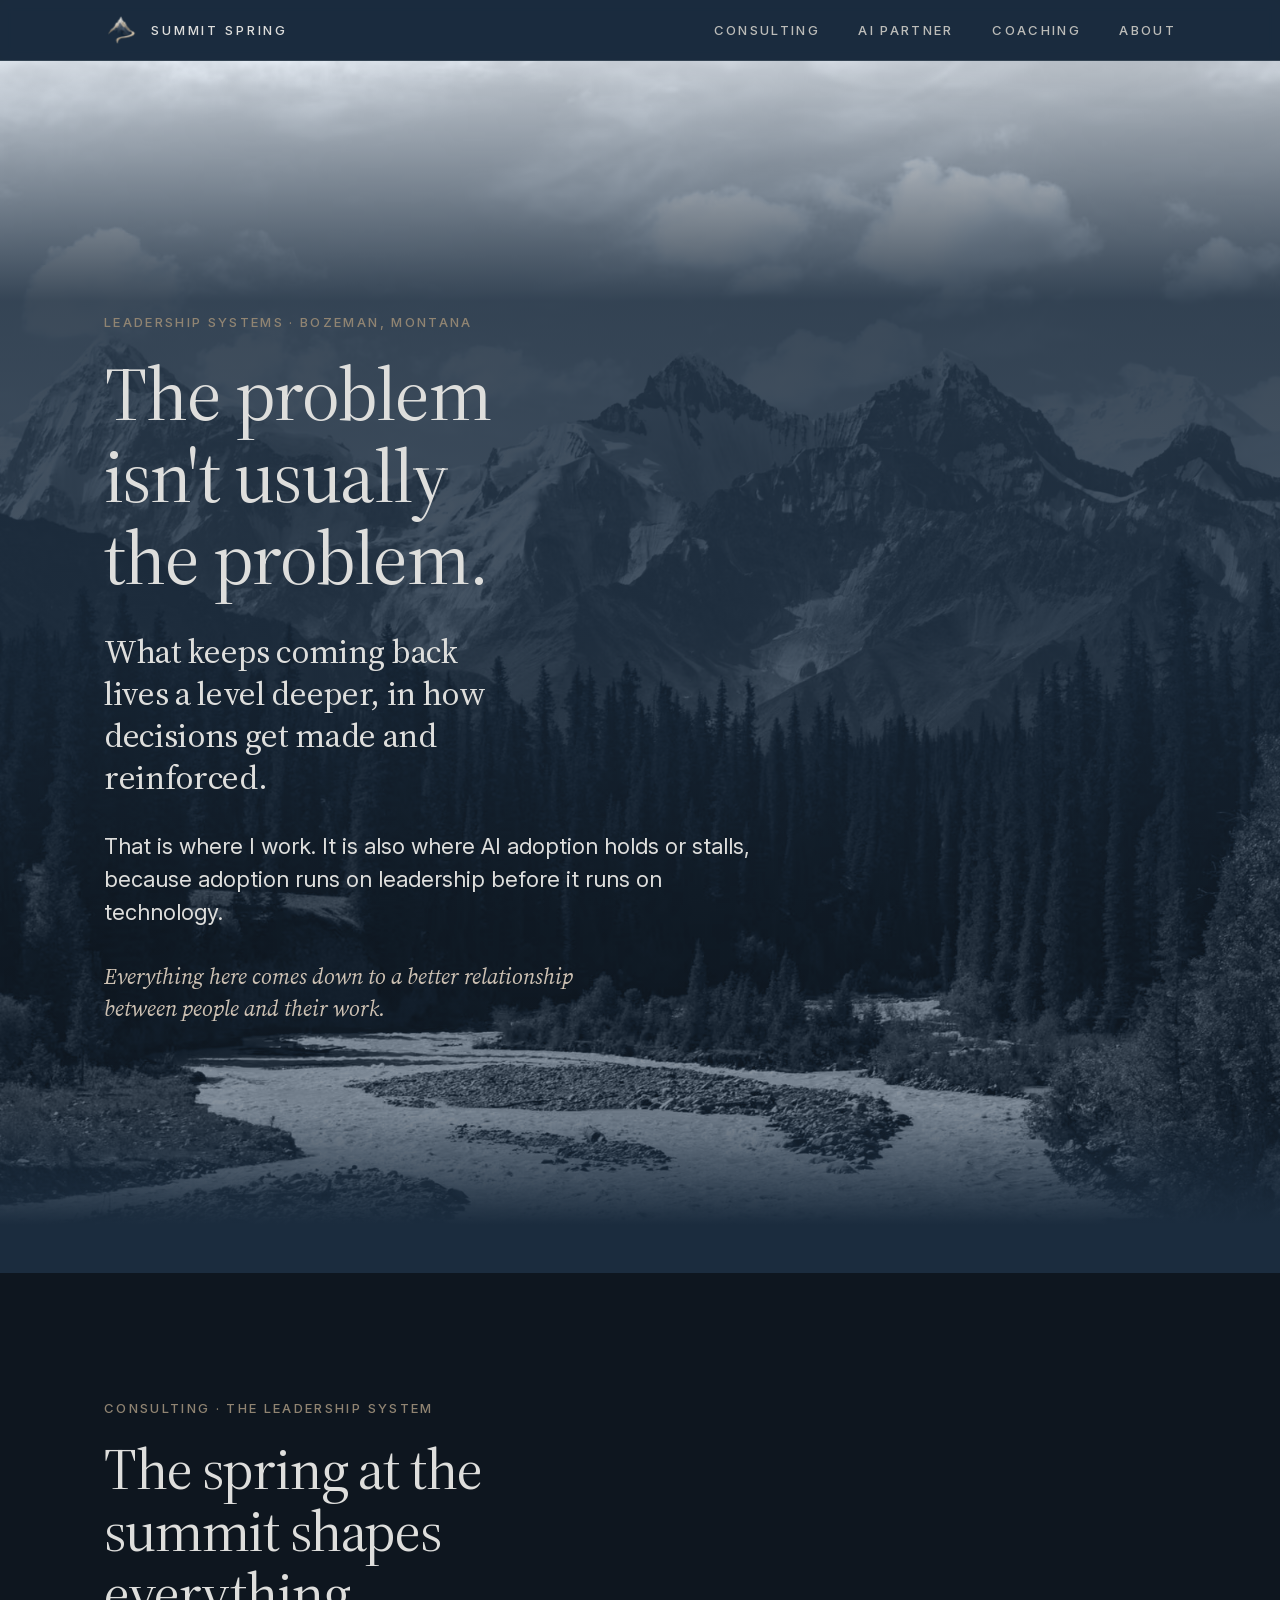
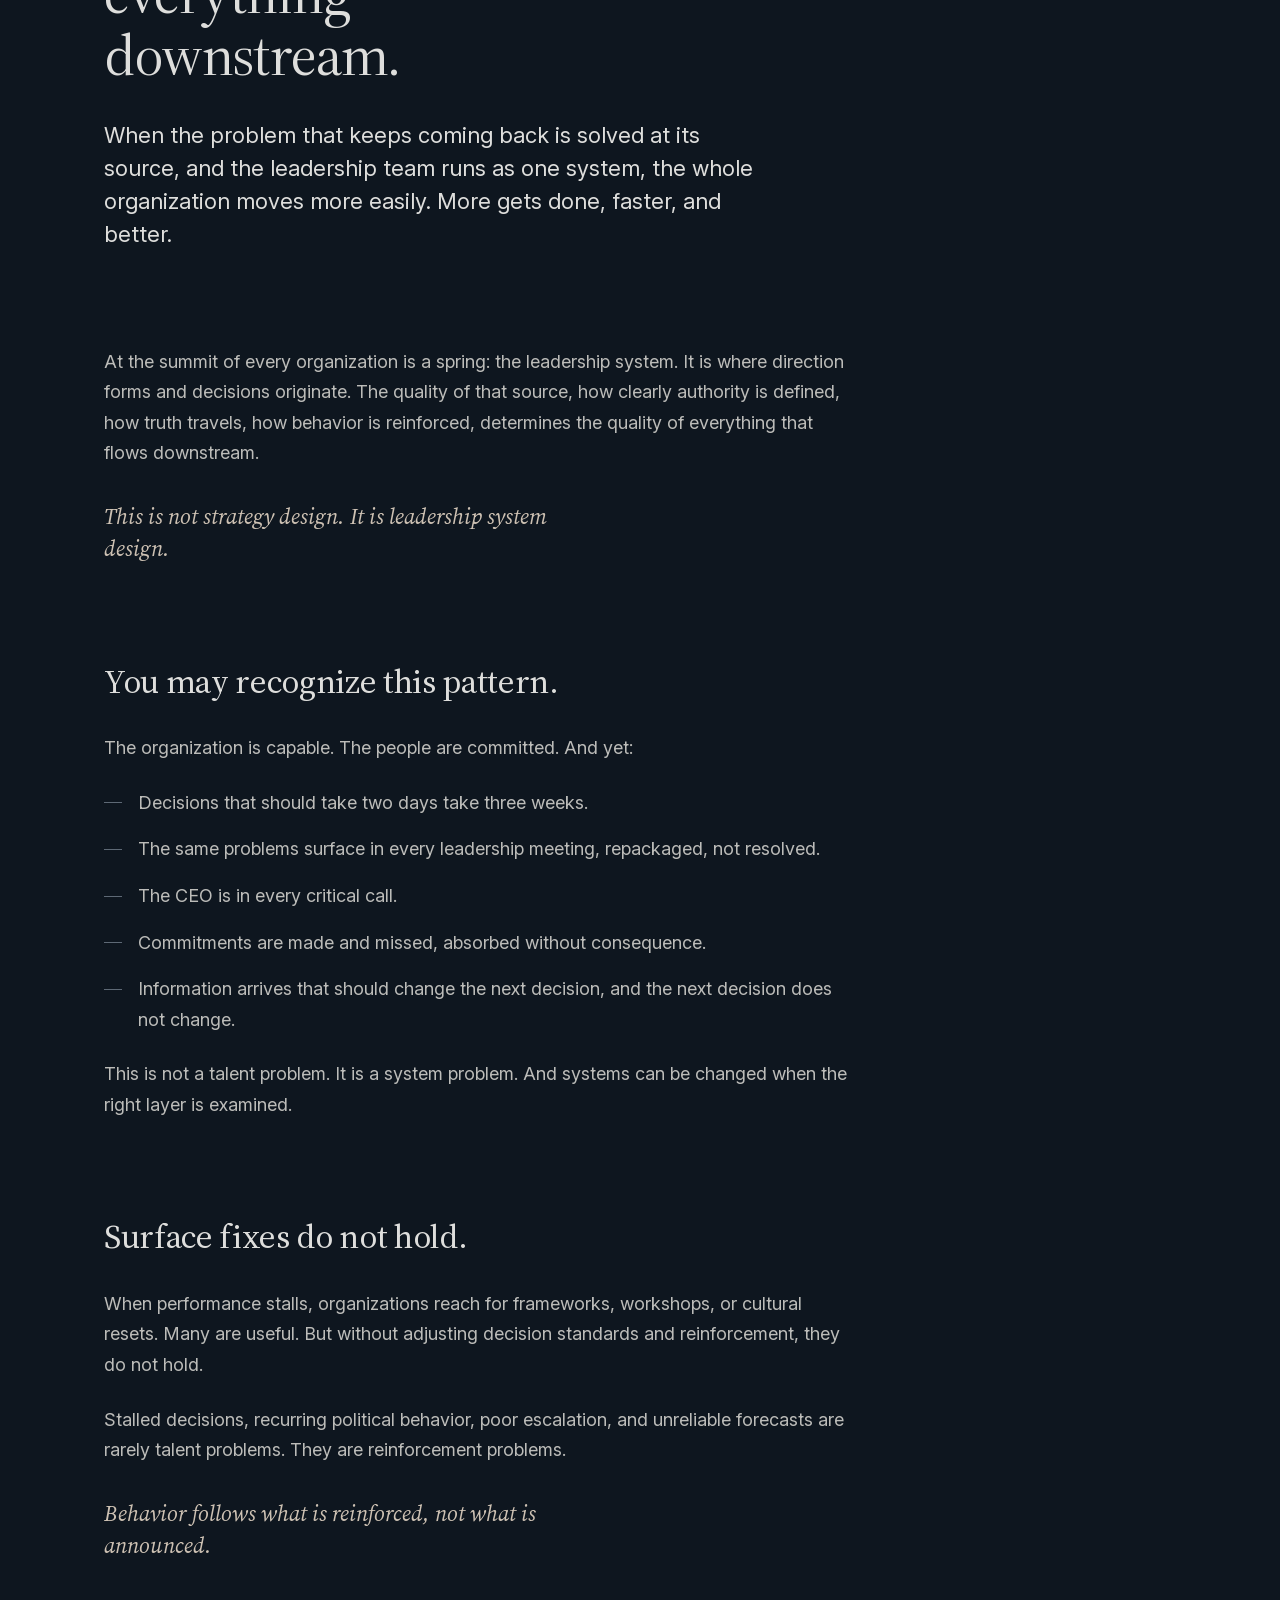
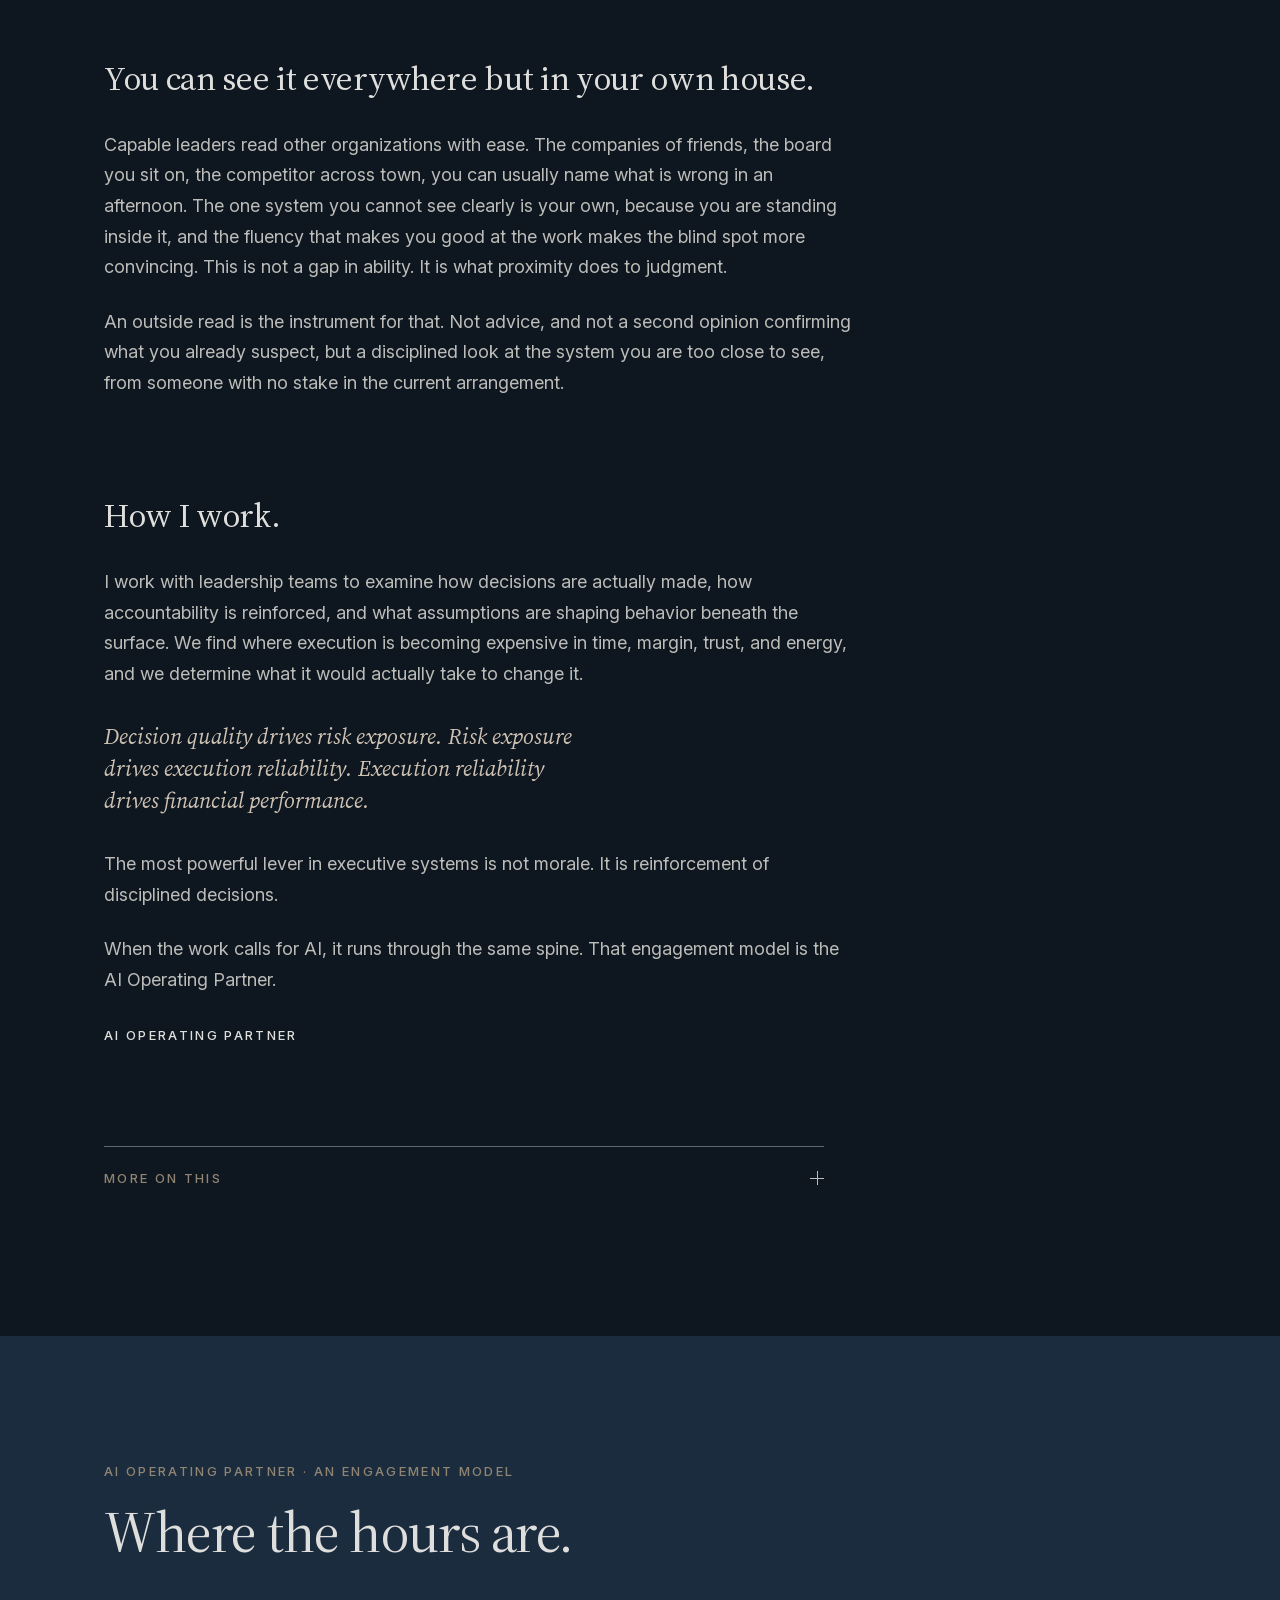
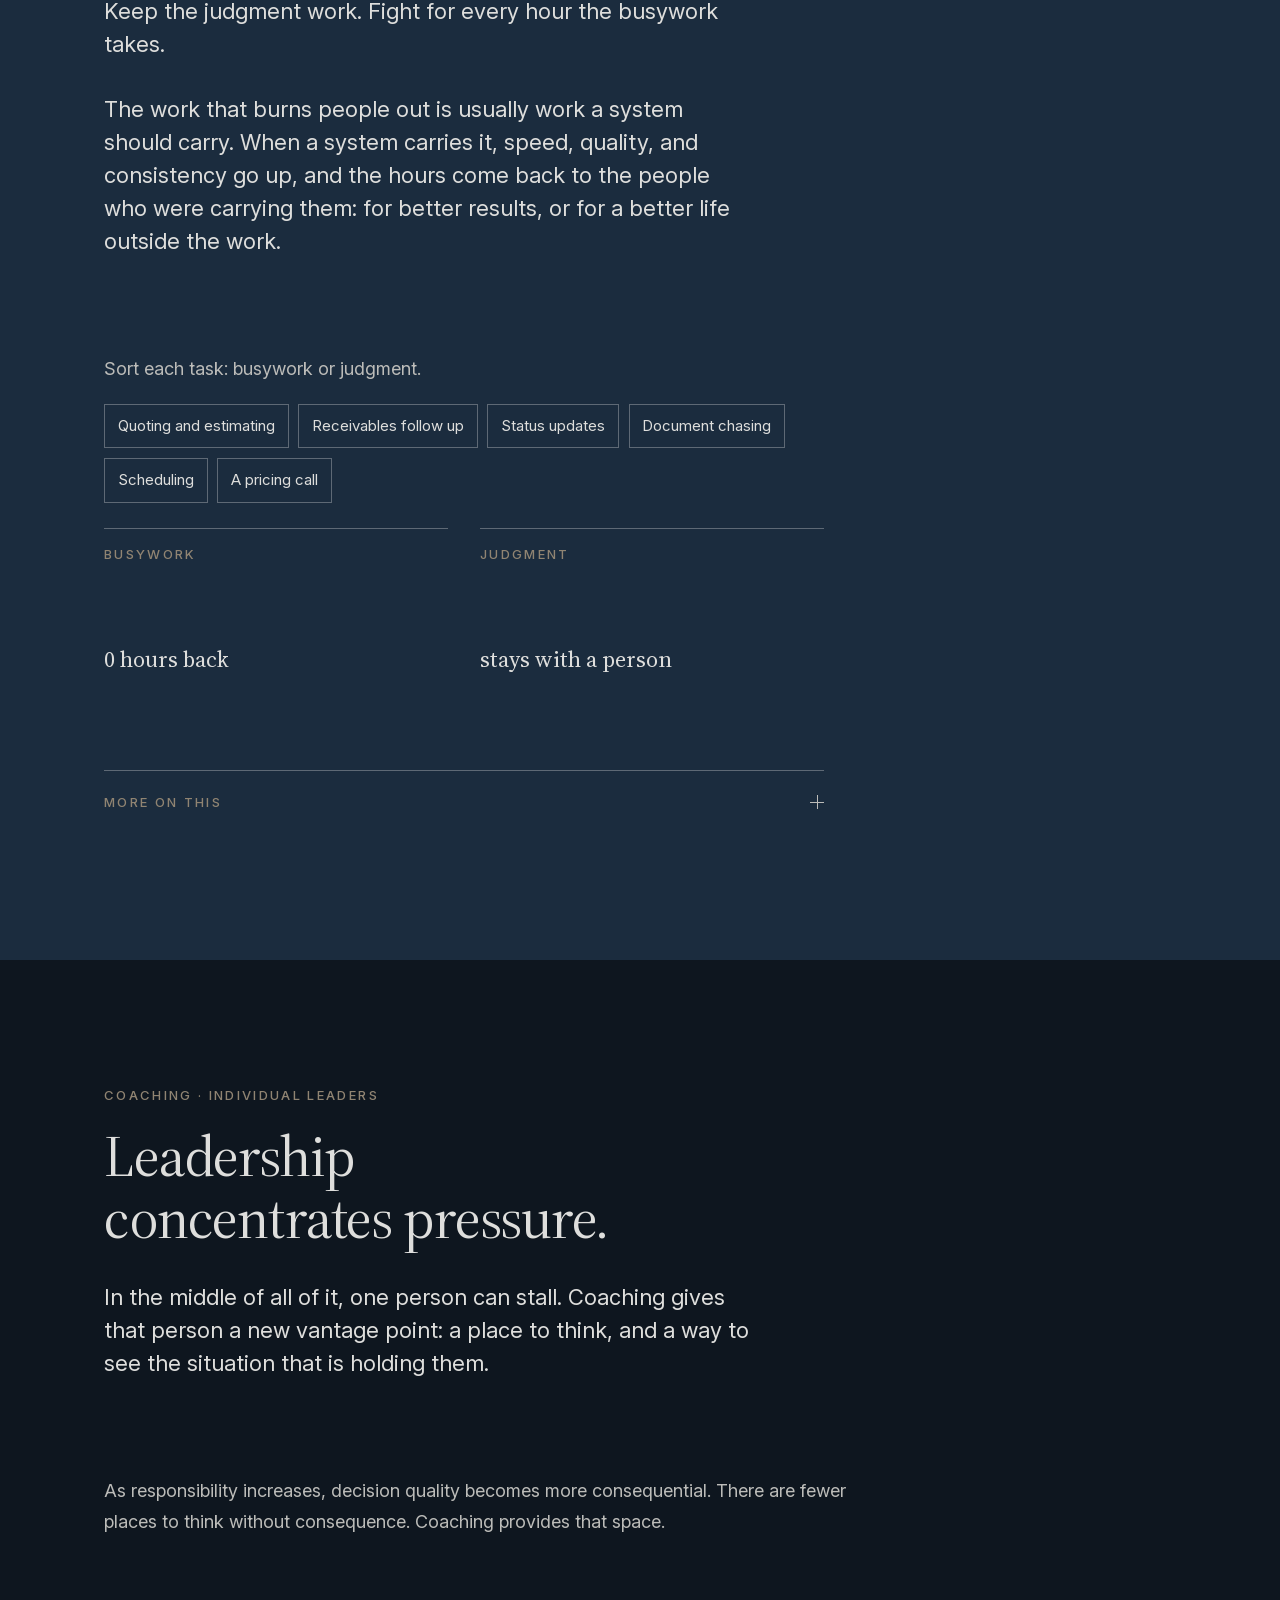
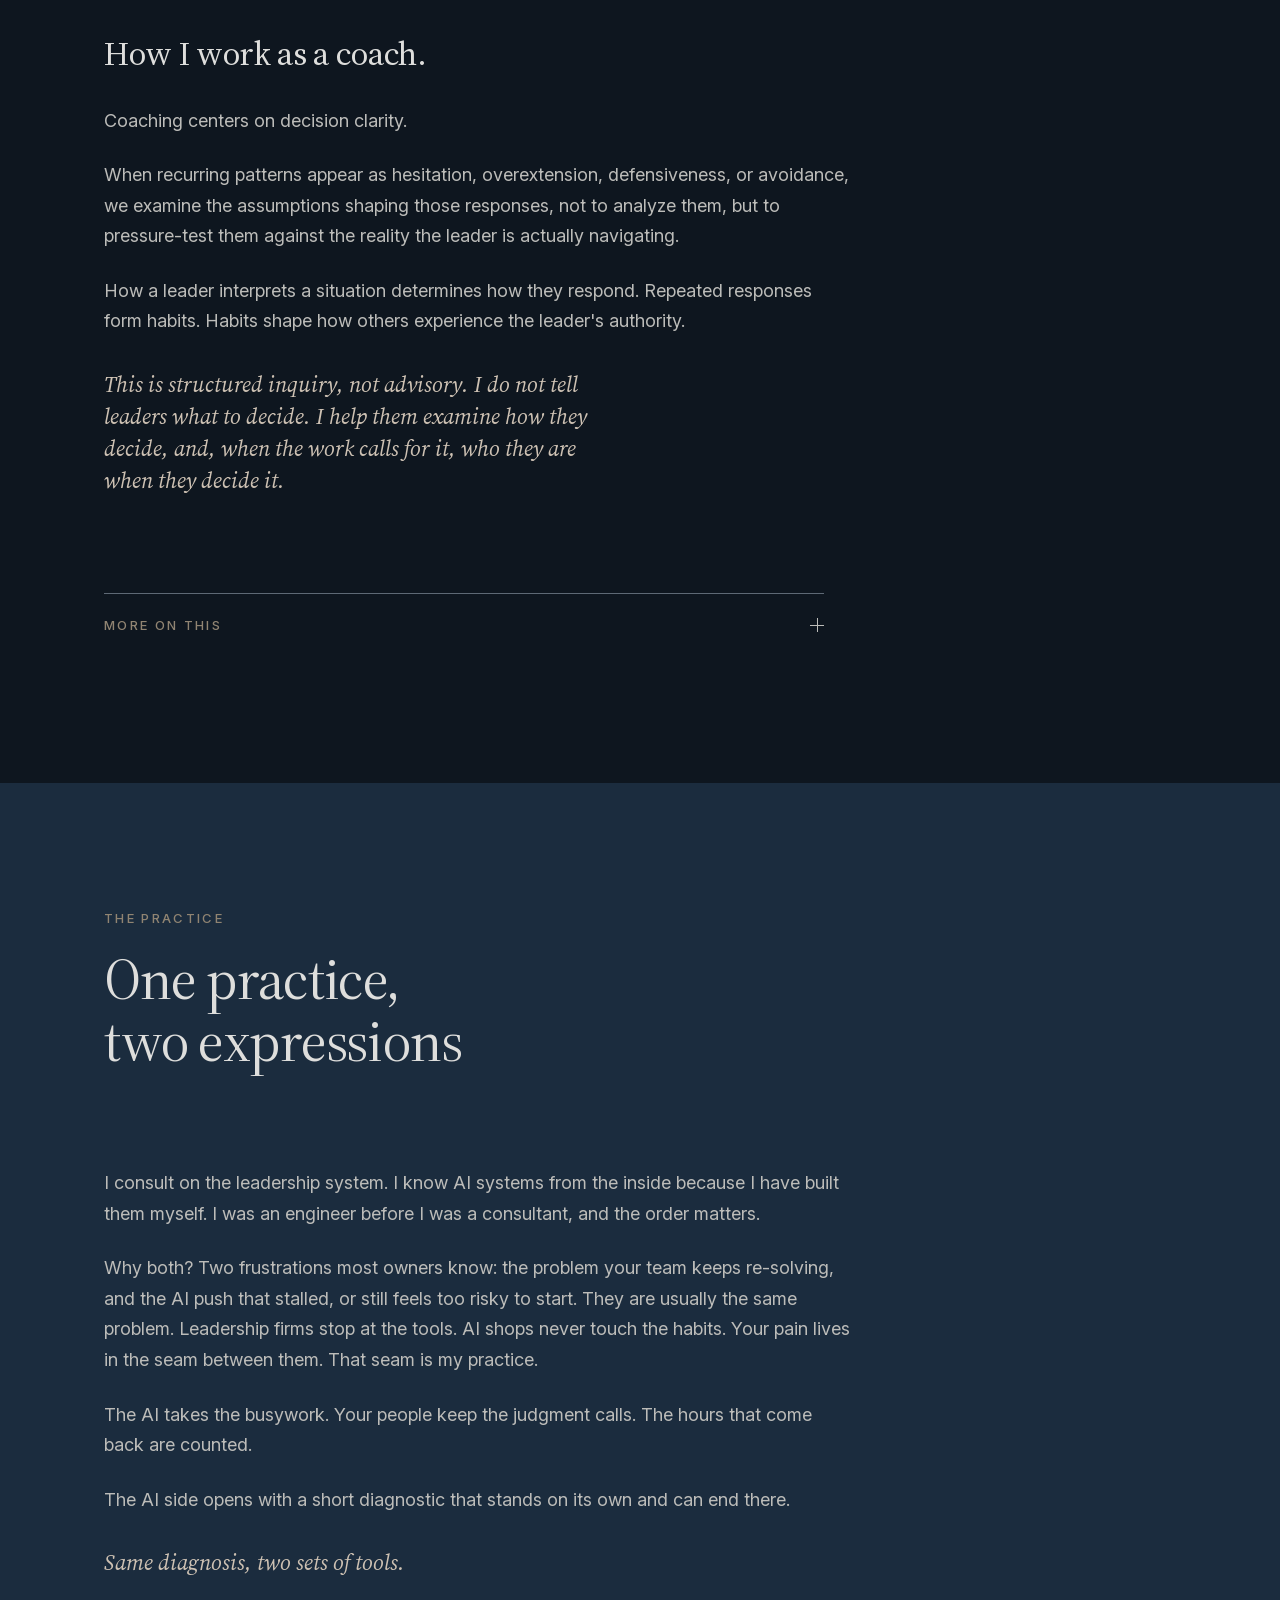
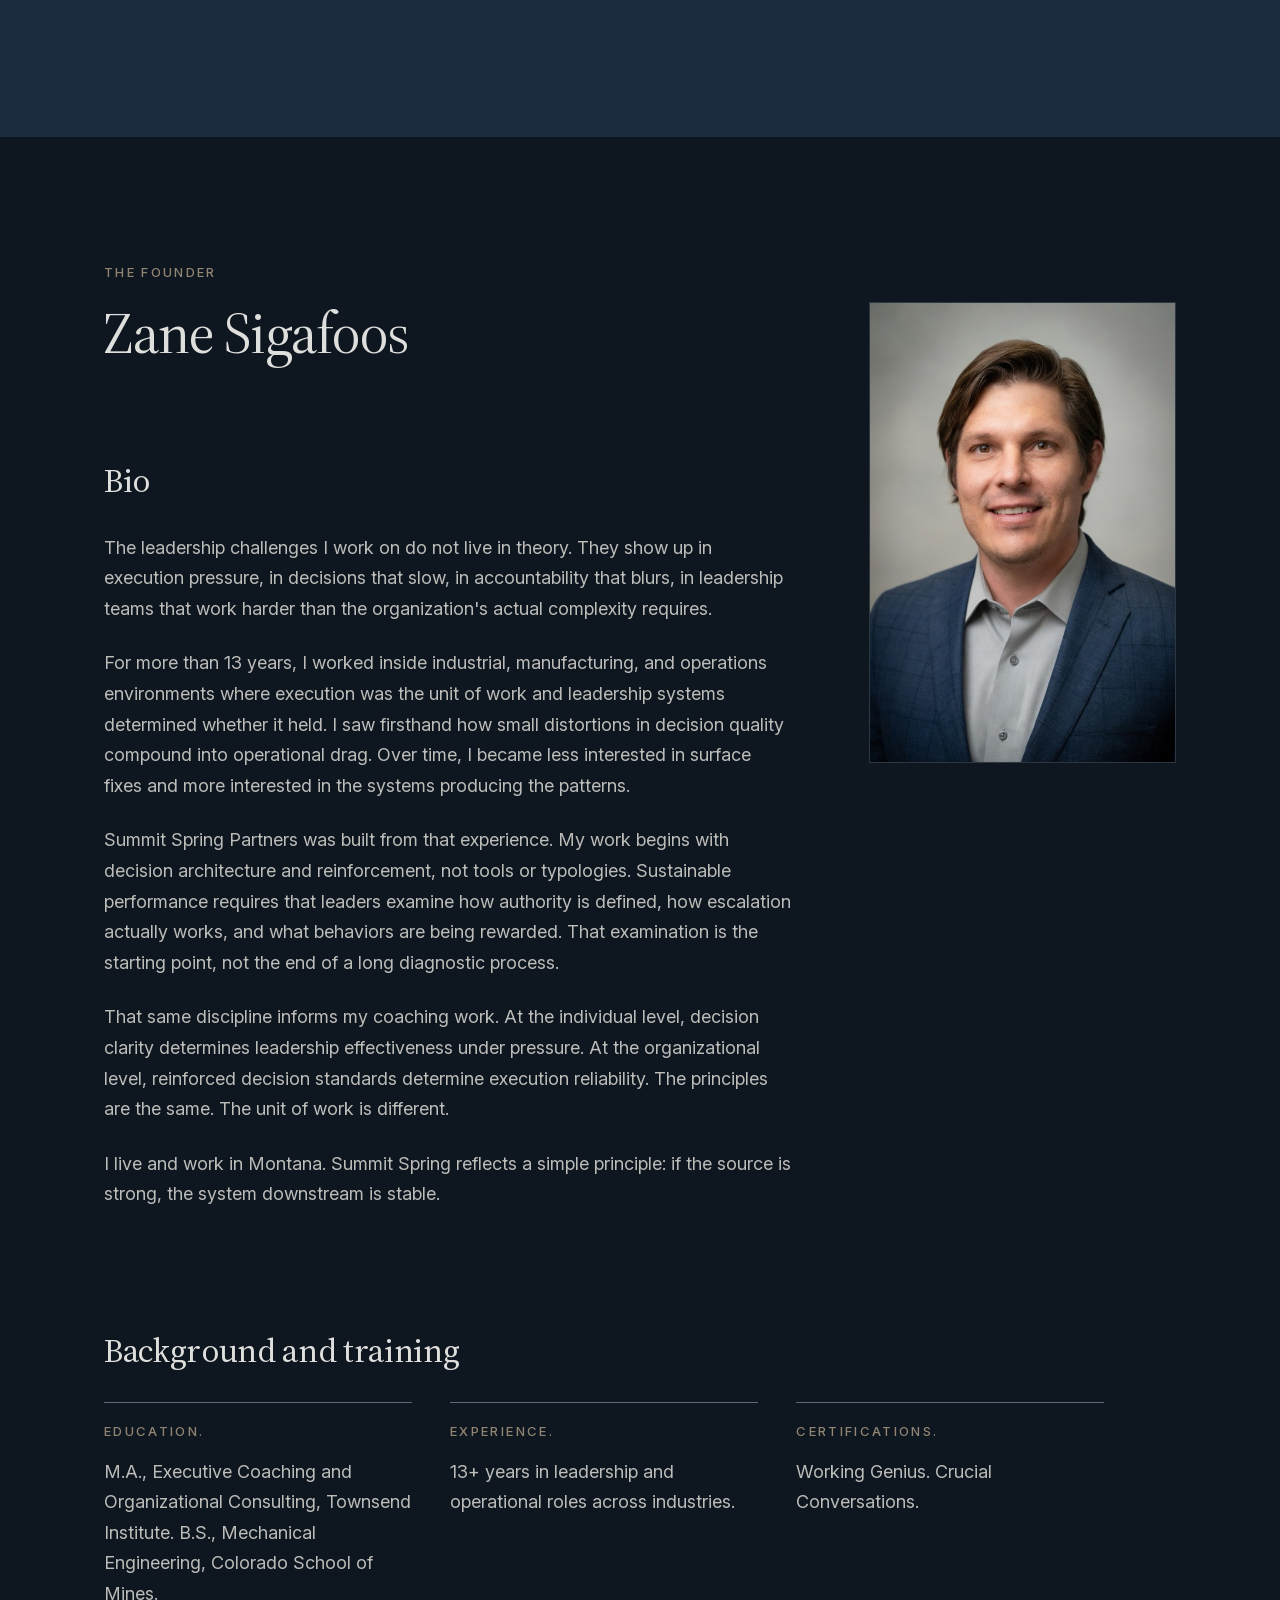
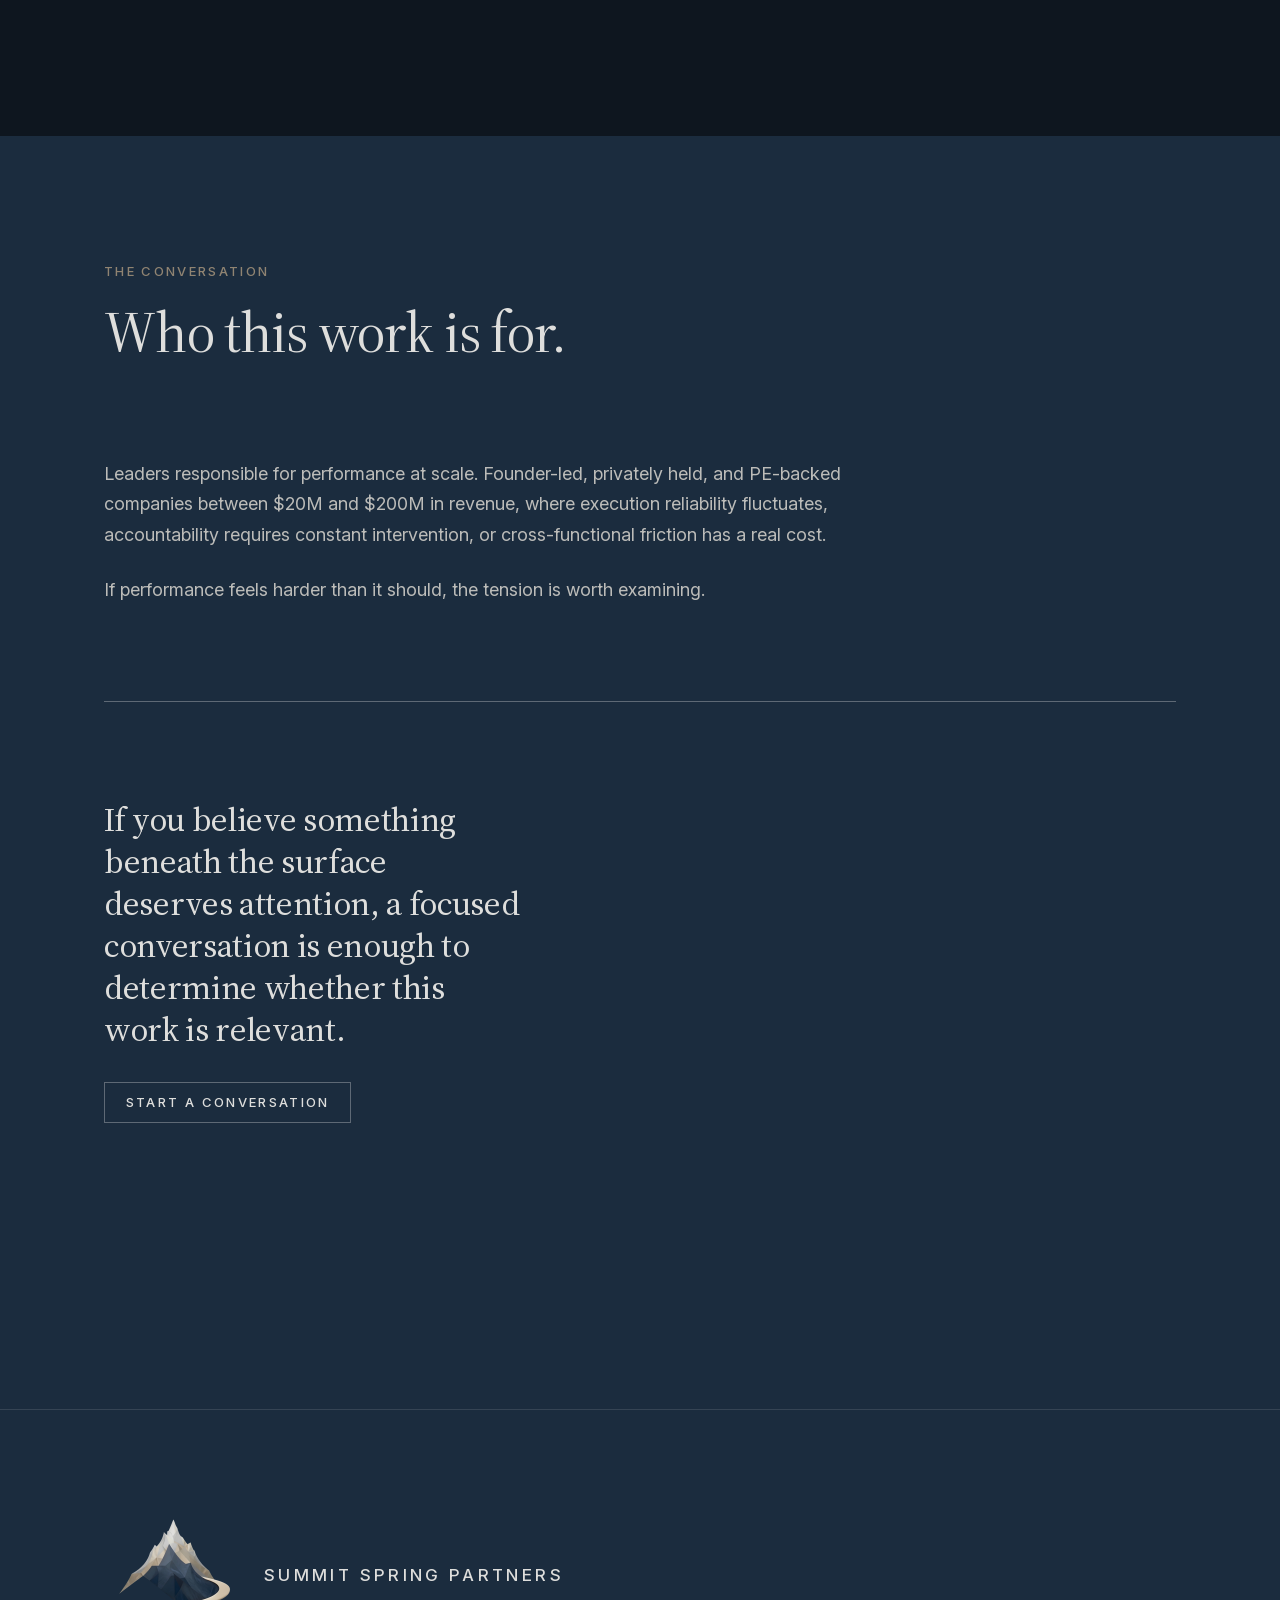
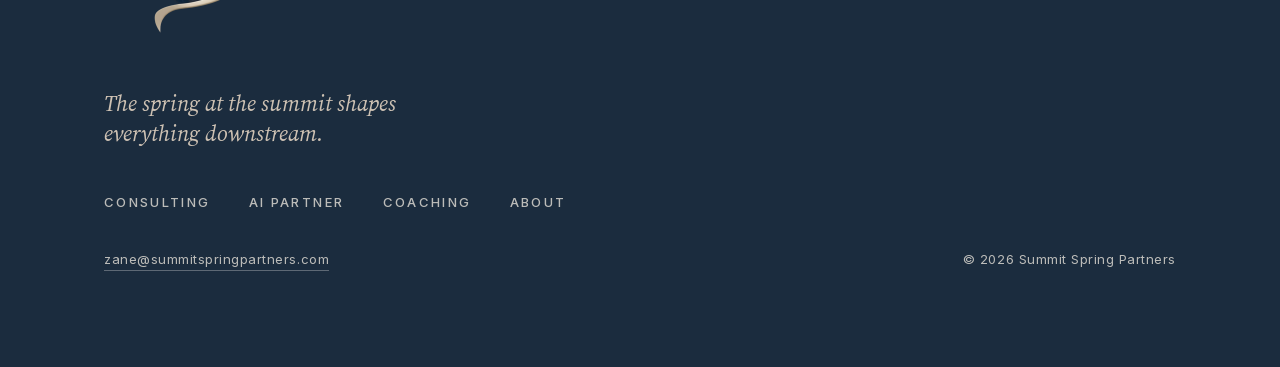
==== commit d63f123d: "Founder band rebuilt in two columns: index.html, css/site.css, shots/founder-375.png, shots/founder-" ====
--- a/index.html
+++ b/index.html
@@ -289,22 +289,26 @@
 
     <section class="band band--deep" id="about">
       <div class="band-inner">
-        <div class="band-head">
+        <div class="founder">
           <div class="ssp-eyebrow">The founder</div>
-          <div class="founder-head">
+          <div class="founder-text">
             <h2 class="band-title">Zane Sigafoos</h2>
+            <div class="band-prose">
+              <h3>Bio</h3>
+              <p>The leadership challenges I work on do not live in theory. They show up in execution pressure, in decisions that slow, in accountability that blurs, in leadership teams that work harder than the organization's actual complexity requires.</p>
+              <p>For more than 13 years, I worked inside industrial, manufacturing, and operations environments where execution was the unit of work and leadership systems determined whether it held. I saw firsthand how small distortions in decision quality compound into operational drag. Over time, I became less interested in surface fixes and more interested in the systems producing the patterns.</p>
+              <p>Summit Spring Partners was built from that experience. My work begins with decision architecture and reinforcement, not tools or typologies. Sustainable performance requires that leaders examine how authority is defined, how escalation actually works, and what behaviors are being rewarded. That examination is the starting point, not the end of a long diagnostic process.</p>
+              <p>That same discipline informs my coaching work. At the individual level, decision clarity determines leadership effectiveness under pressure. At the organizational level, reinforced decision standards determine execution reliability. The principles are the same. The unit of work is different.</p>
+              <p>I live and work in Montana. Summit Spring reflects a simple principle: if the source is strong, the system downstream is stable.</p>
+            </div>
+          </div>
+          <div class="founder-photo">
             <div class="ss-frame">
-              <img src="assets/headshot.jpg" alt="Zane Sigafoos">
+              <img src="assets/headshot.jpg" alt="Zane Sigafoos" width="520" height="780">
             </div>
           </div>
         </div>
         <div class="band-prose">
-          <h3>Bio</h3>
-          <p>The leadership challenges I work on do not live in theory. They show up in execution pressure, in decisions that slow, in accountability that blurs, in leadership teams that work harder than the organization's actual complexity requires.</p>
-          <p>For more than 13 years, I worked inside industrial, manufacturing, and operations environments where execution was the unit of work and leadership systems determined whether it held. I saw firsthand how small distortions in decision quality compound into operational drag. Over time, I became less interested in surface fixes and more interested in the systems producing the patterns.</p>
-          <p>Summit Spring Partners was built from that experience. My work begins with decision architecture and reinforcement, not tools or typologies. Sustainable performance requires that leaders examine how authority is defined, how escalation actually works, and what behaviors are being rewarded. That examination is the starting point, not the end of a long diagnostic process.</p>
-          <p>That same discipline informs my coaching work. At the individual level, decision clarity determines leadership effectiveness under pressure. At the organizational level, reinforced decision standards determine execution reliability. The principles are the same. The unit of work is different.</p>
-          <p>I live and work in Montana. Summit Spring reflects a simple principle: if the source is strong, the system downstream is stable.</p>
           <h3>Background and training</h3>
         </div>
         <div class="cred-grid">
--- a/css/site.css
+++ b/css/site.css
@@ -350,10 +350,23 @@
 .ss-more[open] .ss-more-mark::after{display:none}
 .ss-more>.band-prose{margin-top:var(--gh);padding-bottom:1rem}
 
-/* Founder band: name beside the headshot, then the credential rules */
-.founder-head{display:grid;grid-template-columns:var(--aboutCols,1fr 260px);gap:var(--splitGap);align-items:start}
-.founder-head .ss-frame{width:100%;max-width:320px}
-.founder-head img{width:100%;height:auto;display:block}
+/* Founder band. Above 768px two columns: the name and the bio on the
+   left, the headshot on the right, its top level with the name. The photo
+   takes no height of its own, so it is never taller than the bio beside
+   it; object-fit crops it when the bio runs short. On phones the photo
+   sits above the eyebrow and the name at a modest width. The credential
+   rules run full width below both columns. */
+.founder{display:grid;grid-template-columns:minmax(0,1fr) clamp(260px,24vw,320px);grid-template-areas:"eye ." "text photo";column-gap:var(--splitGap);align-items:start}
+.founder>.ssp-eyebrow{grid-area:eye;margin:0 0 1.3rem}
+.founder-text{grid-area:text;min-width:0}
+.founder-photo{grid-area:photo;position:relative;align-self:stretch}
+.founder-photo .ss-frame{position:absolute;top:0;left:0;right:0;aspect-ratio:2/3;max-height:100%}
+.founder-photo img{width:100%;height:100%;object-fit:cover;object-position:50% 25%;display:block}
+@media (max-width:768px){
+  .founder{grid-template-columns:1fr;grid-template-areas:"photo" "eye" "text"}
+  .founder-photo{align-self:start;margin:0 0 2.2rem}
+  .founder-photo .ss-frame{position:static;width:min(56%,200px);max-height:none}
+}
 .cred-grid{display:grid;grid-template-columns:var(--credCols,repeat(3,1fr));gap:clamp(1.6rem,4vw,2.4rem);max-width:1000px}
 .cred-grid>div{border-top:1px solid var(--rule);padding-top:1.2rem}
 .cred-grid .ssp-eyebrow{margin:0 0 1rem}
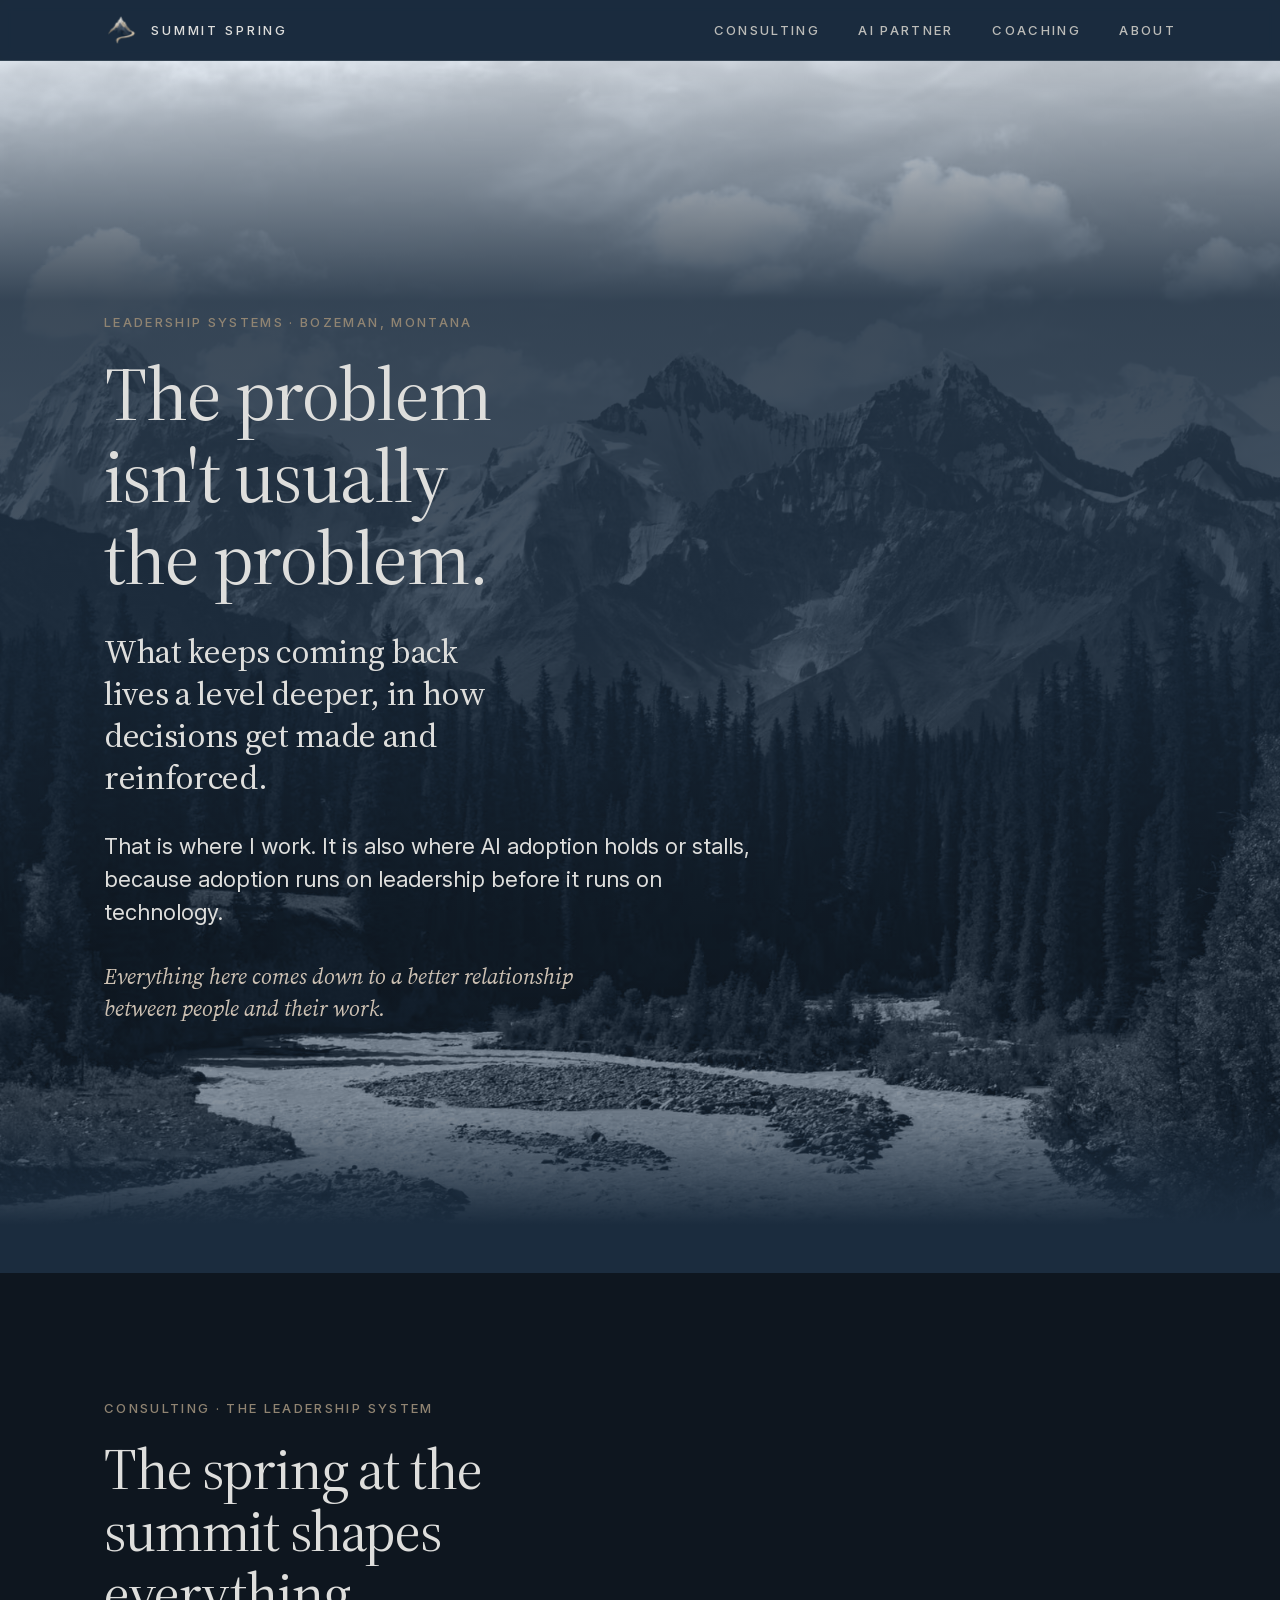
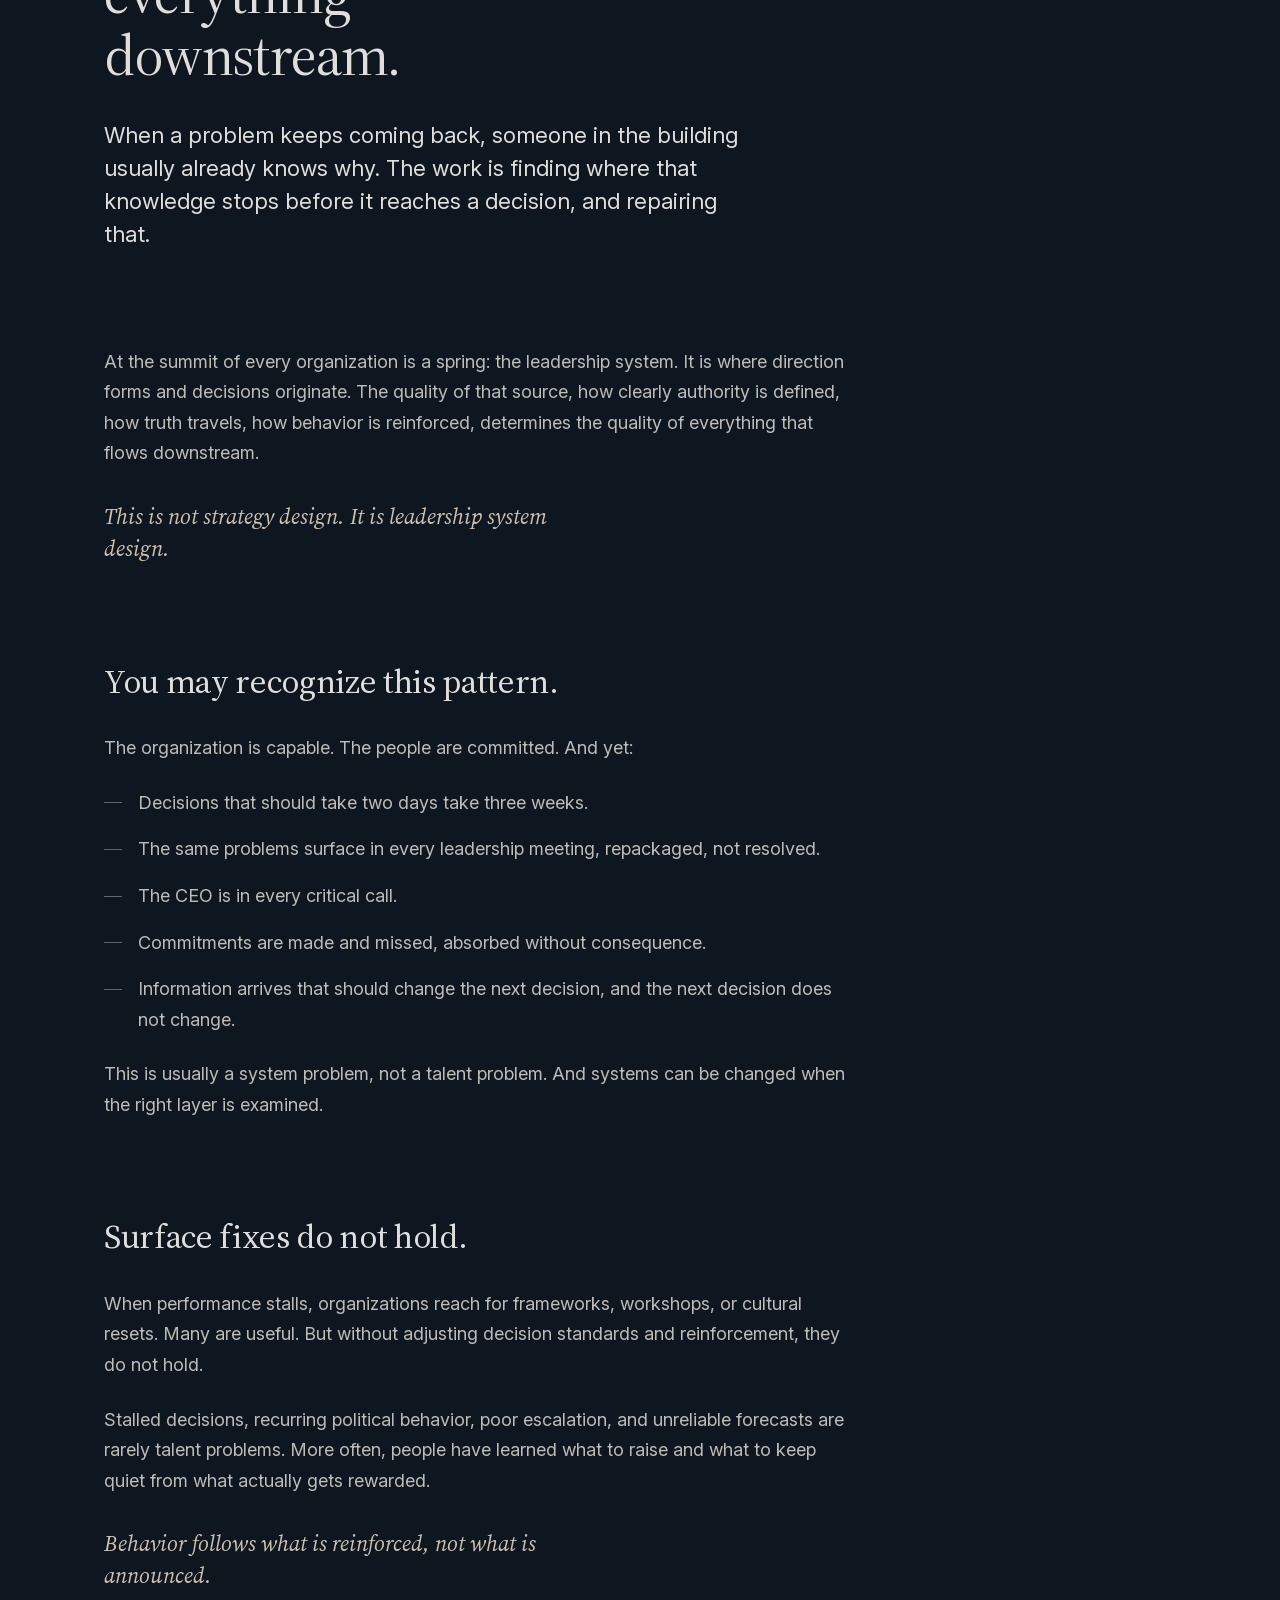
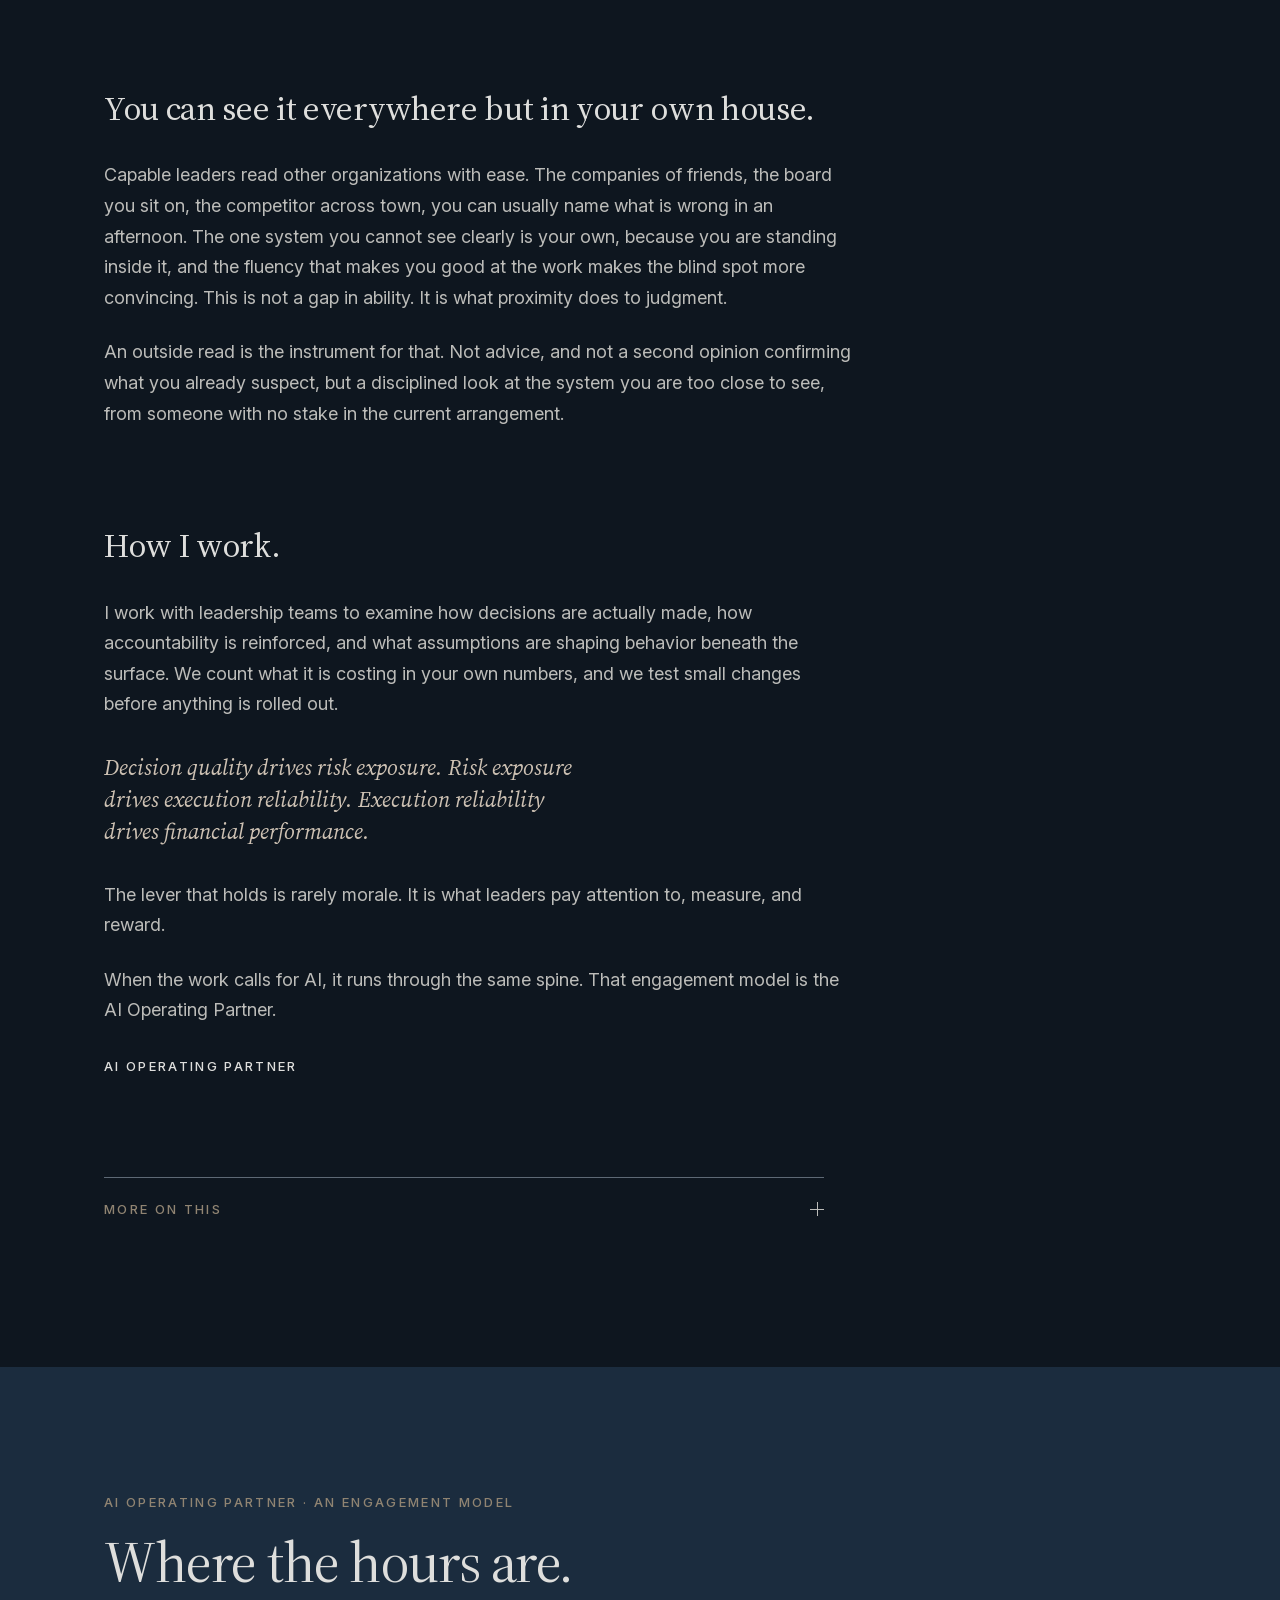
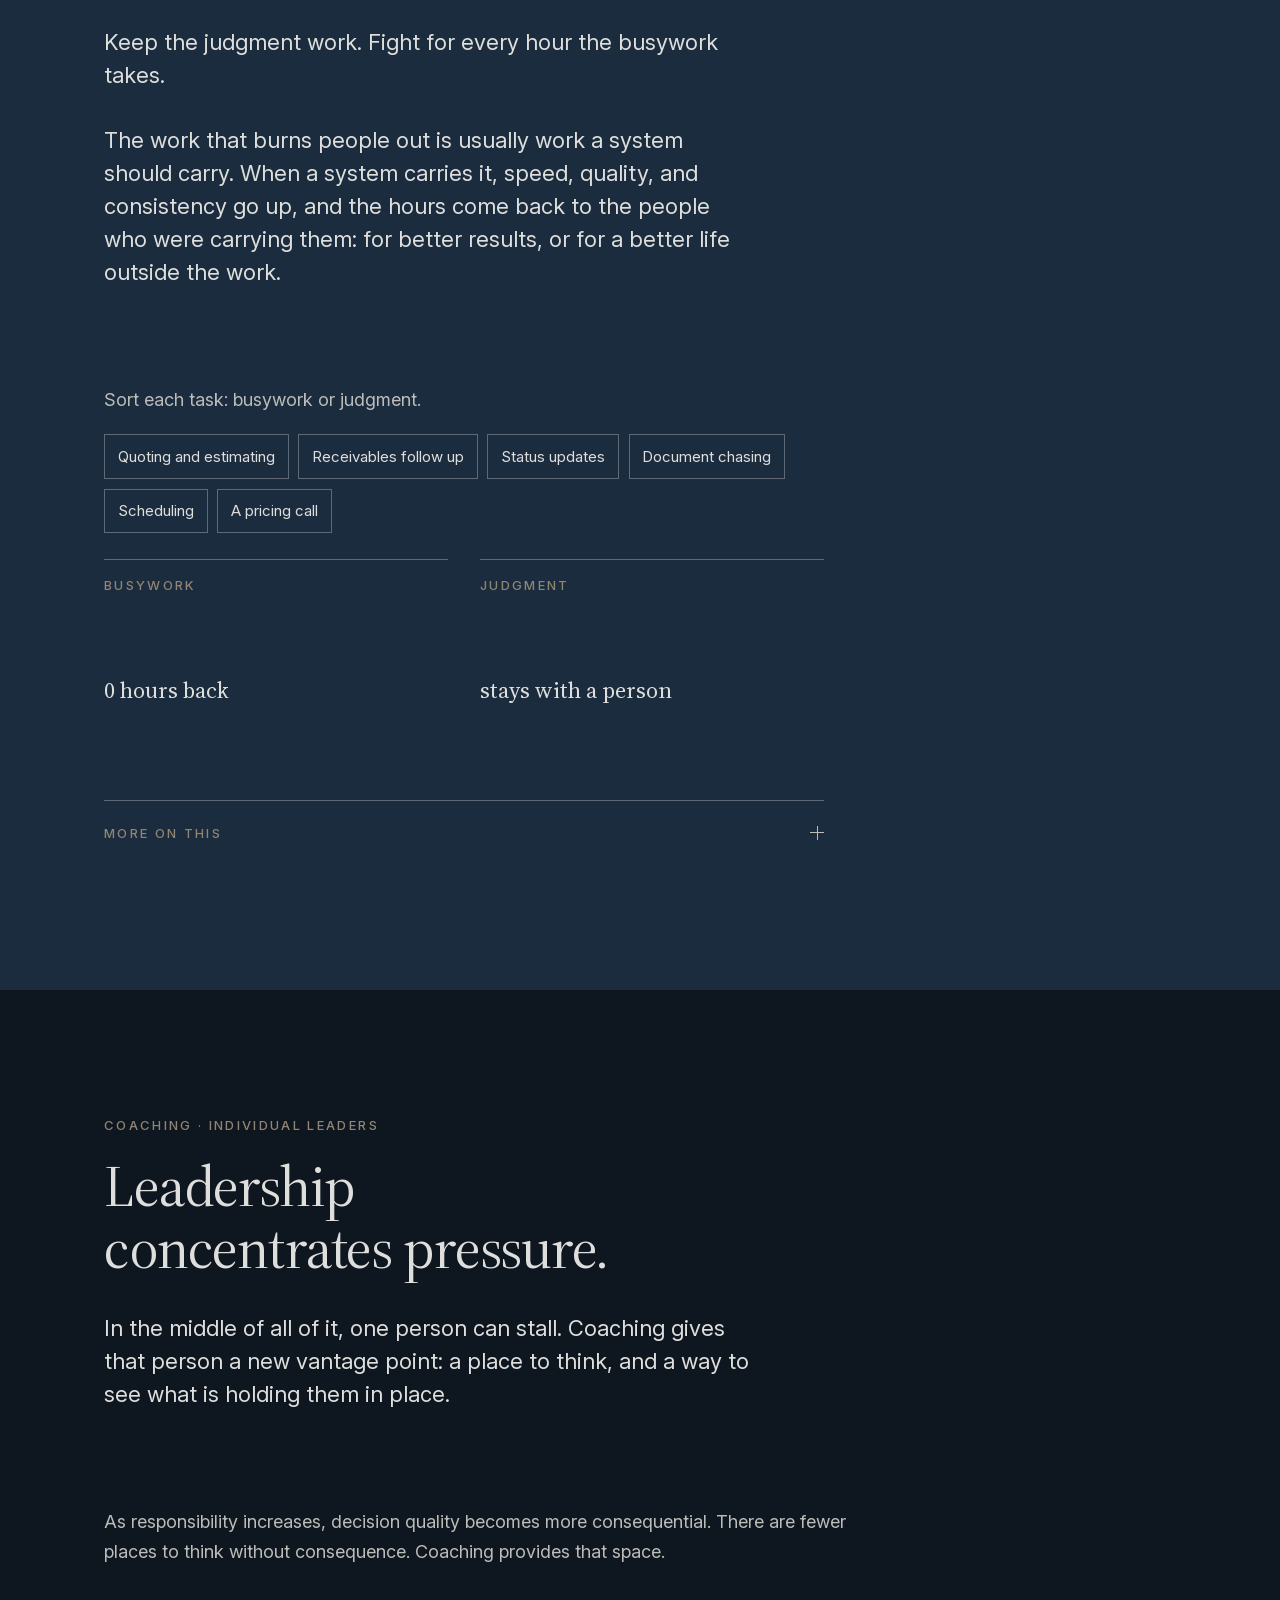
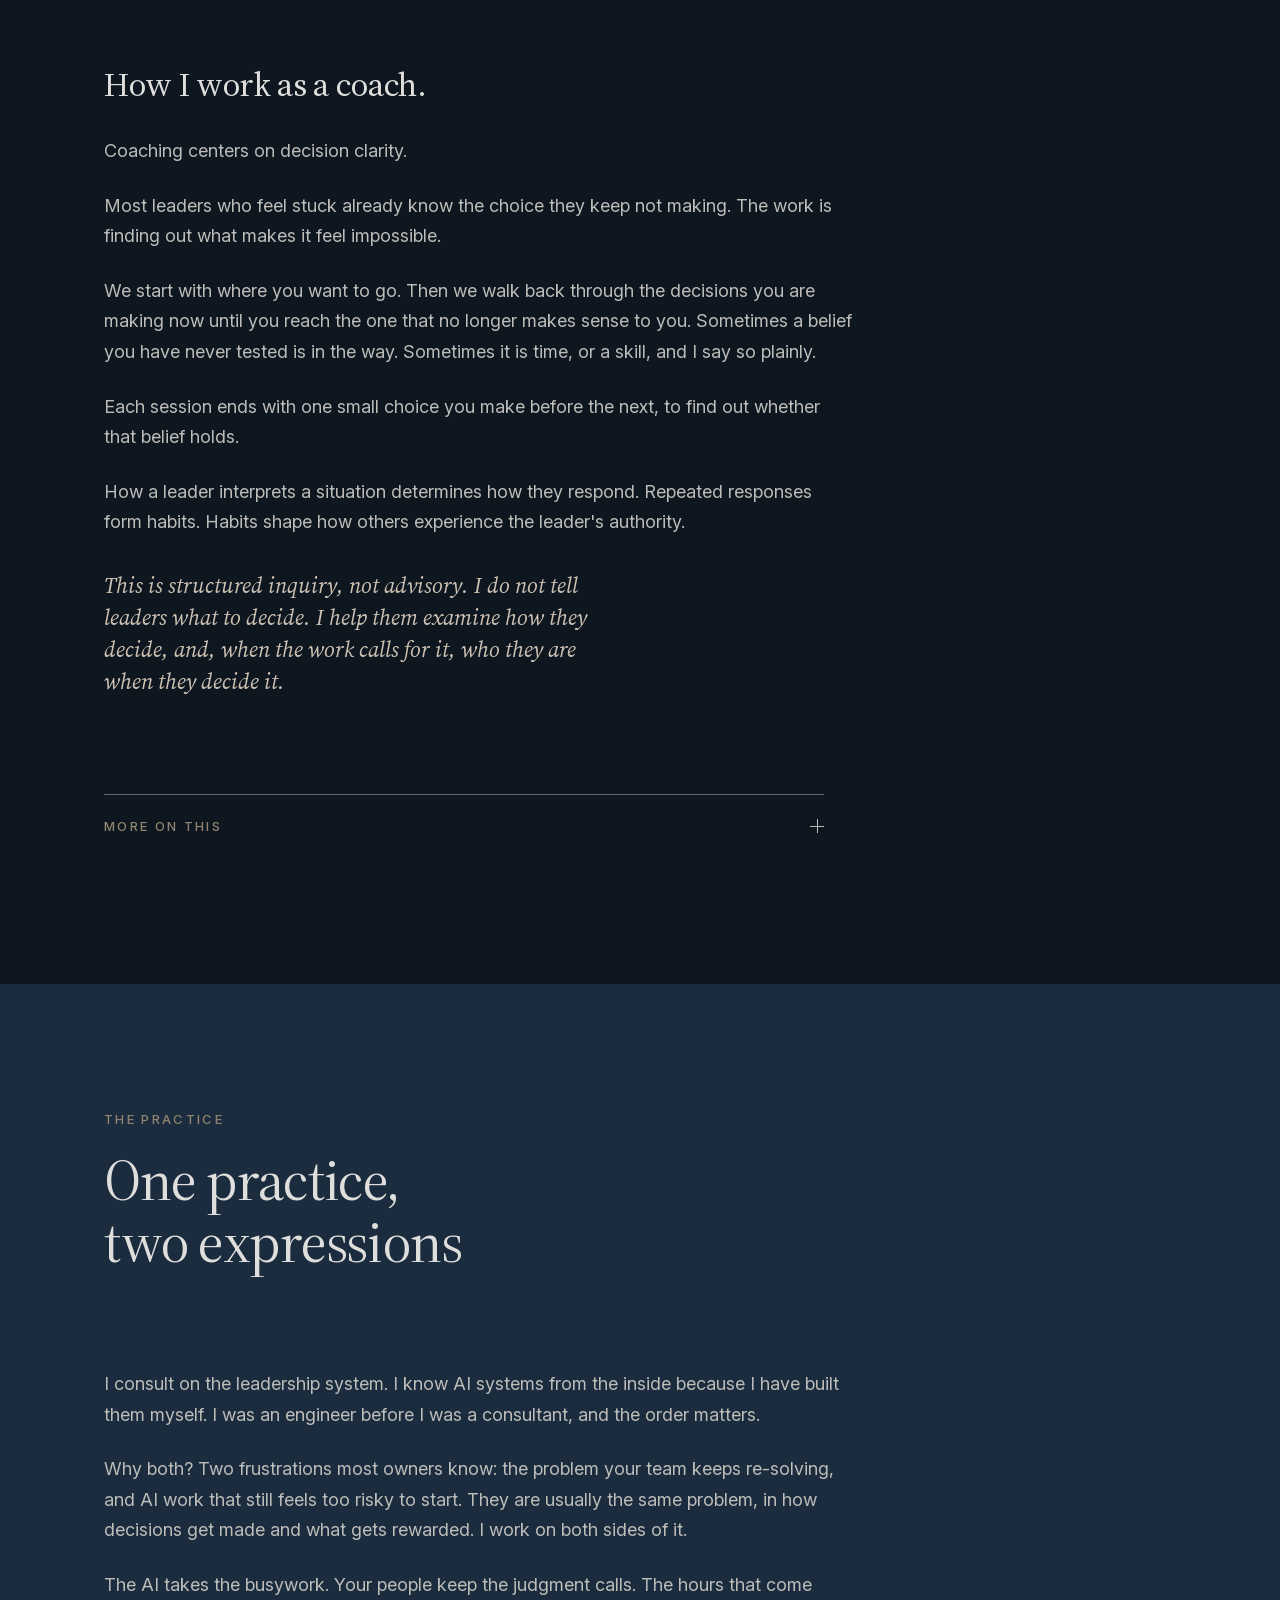
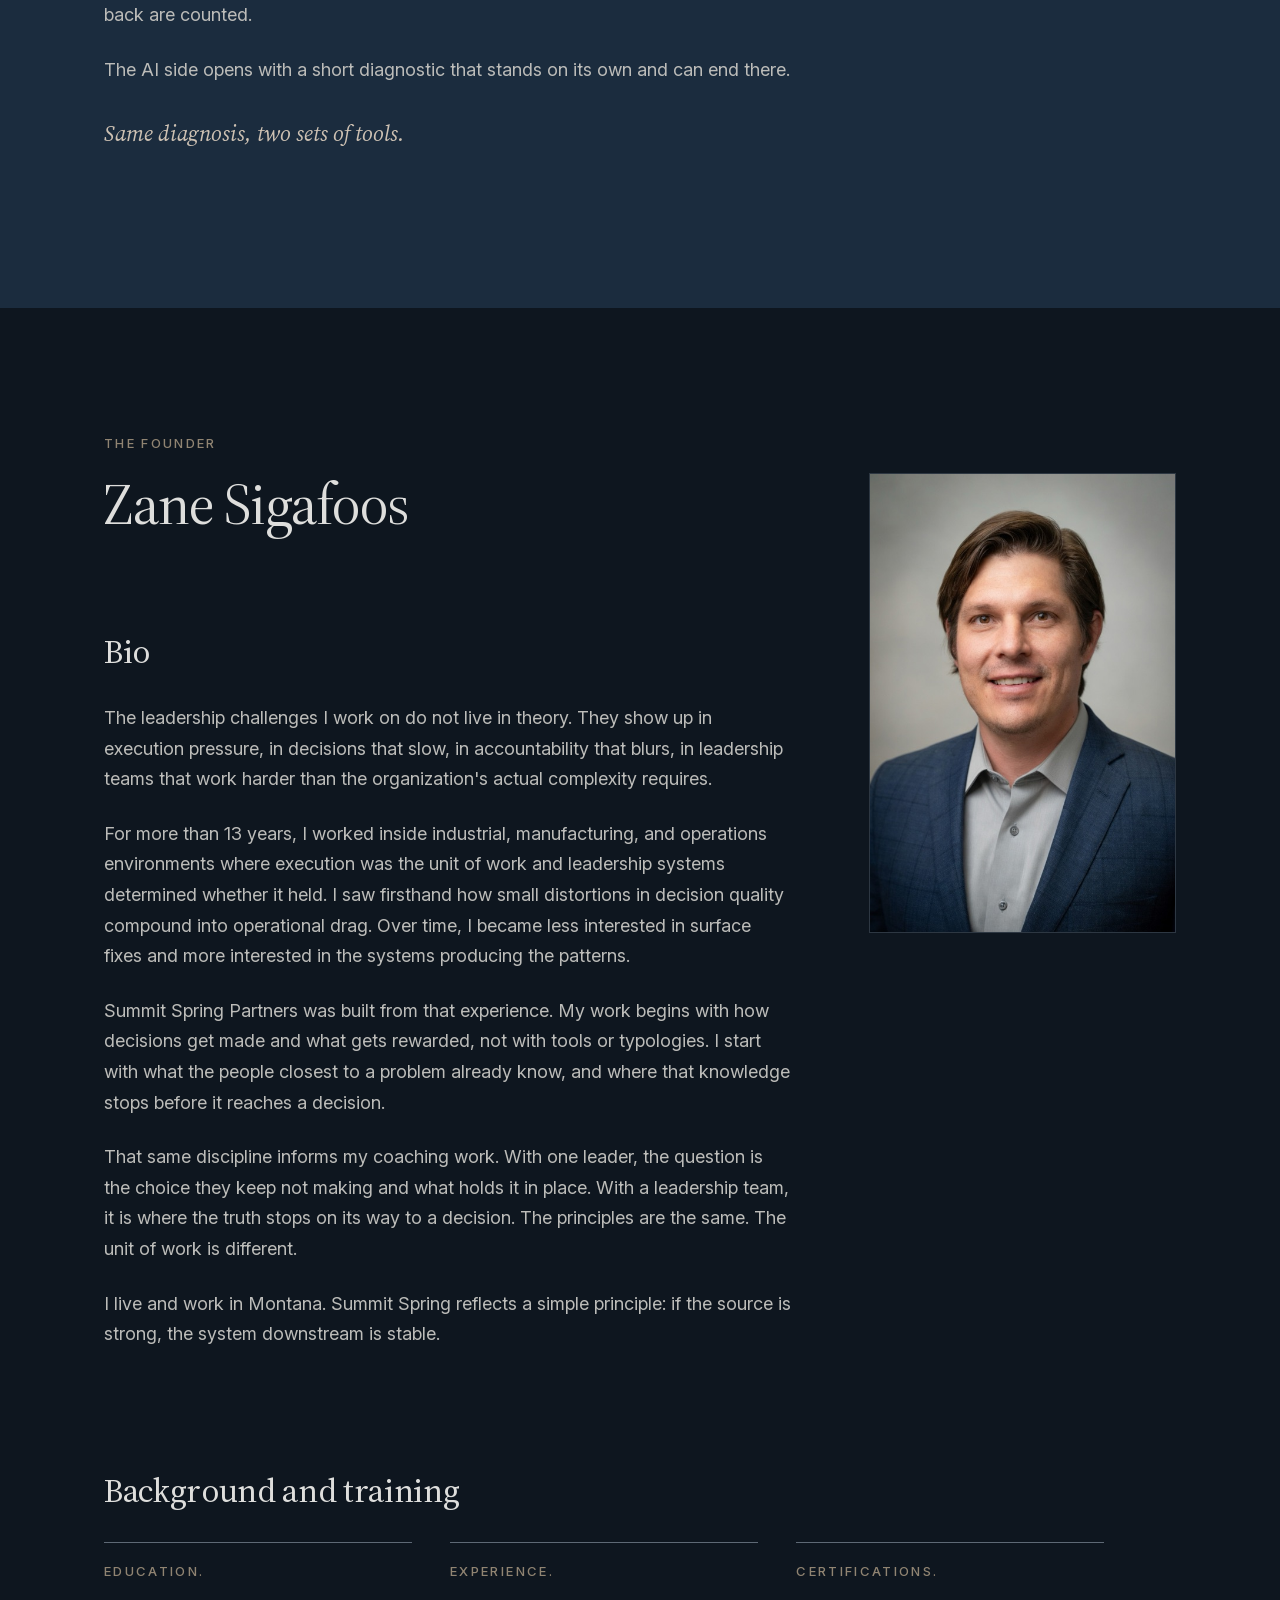
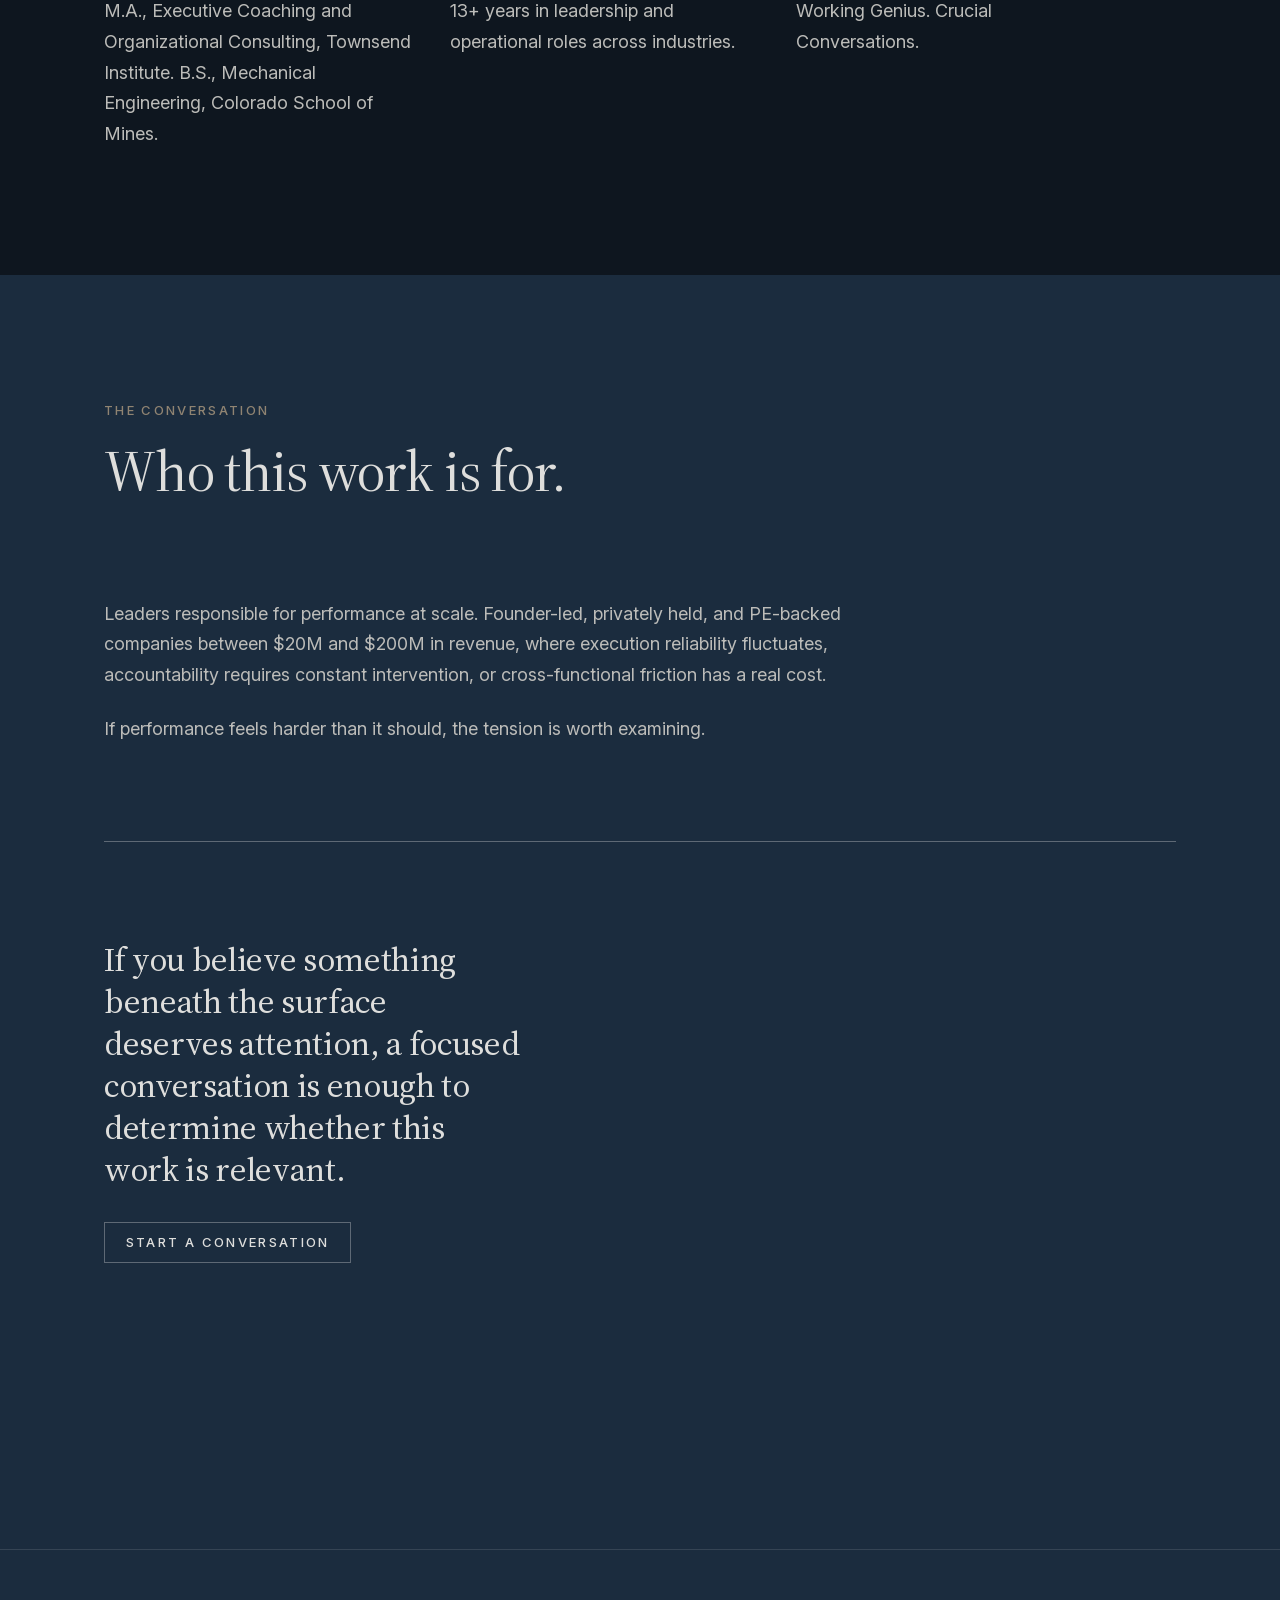
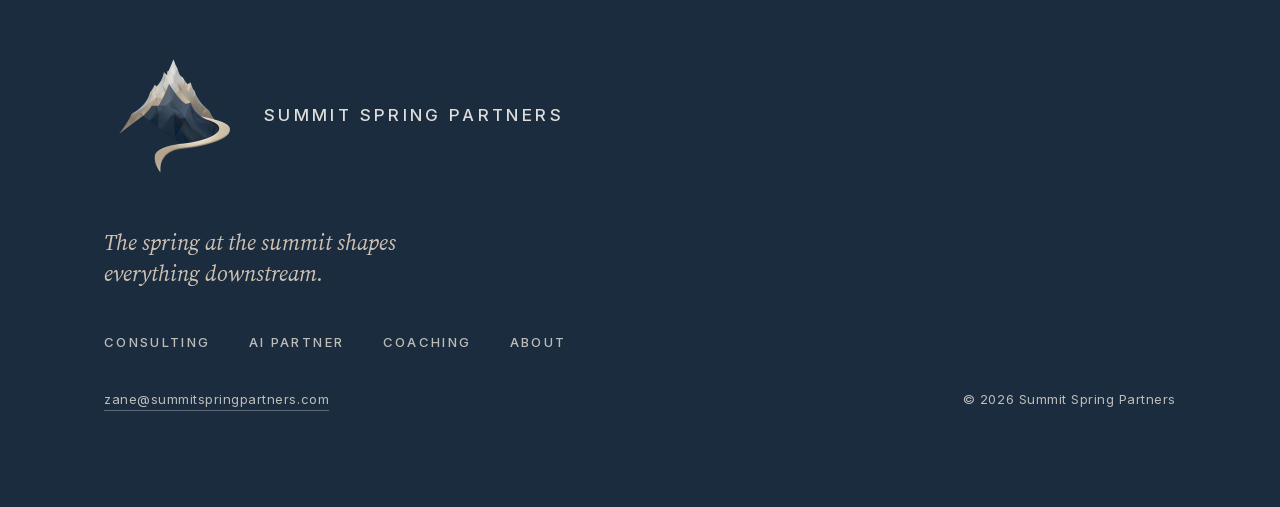
==== commit 99bed0f1: "Revision 6 copy pass: copy/website-copy.md, index.html, copy/revision-6-changes.md Thirty passages a" ====
--- a/index.html
+++ b/index.html
@@ -58,7 +58,7 @@
         <div class="band-head">
           <div class="ssp-eyebrow">Consulting · The leadership system</div>
           <h2 class="band-title">The spring at the summit shapes everything downstream.</h2>
-          <p class="band-lead">When the problem that keeps coming back is solved at its source, and the leadership team runs as one system, the whole organization moves more easily. More gets done, faster, and better.</p>
+          <p class="band-lead">When a problem keeps coming back, someone in the building usually already knows why. The work is finding where that knowledge stops before it reaches a decision, and repairing that.</p>
         </div>
         <div class="band-prose">
           <p>At the summit of every organization is a spring: the leadership system. It is where direction forms and decisions originate. The quality of that source, how clearly authority is defined, how truth travels, how behavior is reinforced, determines the quality of everything that flows downstream.</p>
@@ -73,11 +73,11 @@
             <li>Commitments are made and missed, absorbed without consequence.</li>
             <li>Information arrives that should change the next decision, and the next decision does not change.</li>
           </ul>
-          <p>This is not a talent problem. It is a system problem. And systems can be changed when the right layer is examined.</p>
+          <p>This is usually a system problem, not a talent problem. And systems can be changed when the right layer is examined.</p>
 
           <h3>Surface fixes do not hold.</h3>
           <p>When performance stalls, organizations reach for frameworks, workshops, or cultural resets. Many are useful. But without adjusting decision standards and reinforcement, they do not hold.</p>
-          <p>Stalled decisions, recurring political behavior, poor escalation, and unreliable forecasts are rarely talent problems. They are reinforcement problems.</p>
+          <p>Stalled decisions, recurring political behavior, poor escalation, and unreliable forecasts are rarely talent problems. More often, people have learned what to raise and what to keep quiet from what actually gets rewarded.</p>
           <p class="ss-italic">Behavior follows what is reinforced, not what is announced.</p>
 
           <h3>You can see it everywhere but in your own house.</h3>
@@ -87,9 +87,9 @@
           <!-- PROOF SECTION, RESERVED. Anonymized patterns from the field go here once first engagements close. See copy/website-copy.md, "Deferred: proof section". -->
 
           <h3>How I work.</h3>
-          <p>I work with leadership teams to examine how decisions are actually made, how accountability is reinforced, and what assumptions are shaping behavior beneath the surface. We find where execution is becoming expensive in time, margin, trust, and energy, and we determine what it would actually take to change it.</p>
+          <p>I work with leadership teams to examine how decisions are actually made, how accountability is reinforced, and what assumptions are shaping behavior beneath the surface. We count what it is costing in your own numbers, and we test small changes before anything is rolled out.</p>
           <p class="ss-italic">Decision quality drives risk exposure. Risk exposure drives execution reliability. Execution reliability drives financial performance.</p>
-          <p>The most powerful lever in executive systems is not morale. It is reinforcement of disciplined decisions.</p>
+          <p>The lever that holds is rarely morale. It is what leaders pay attention to, measure, and reward.</p>
           <p>When the work calls for AI, it runs through the same spine. That engagement model is the AI Operating Partner.</p>
           <a class="ss-navlink ss-navlink--bright" href="#ai-partner">AI Operating Partner</a>
         </div>
@@ -98,17 +98,17 @@
           <summary><span class="ssp-eyebrow">More on this</span><span class="ss-more-mark" aria-hidden="true"></span></summary>
           <div class="band-prose">
             <p class="band-statement">Execution problems are patterned. They appear in decision breakdowns long before they show up in financial results.</p>
-            <p>The work moves through two phases. Phase 1 establishes a precise diagnosis. Phase 2 installs and reinforces the change.</p>
+            <p>The work moves through two phases. Phase 1 finds where the problem lives and what it costs. Phase 2 tests the change and installs it.</p>
 
             <div class="ssp-eyebrow">Before engagement · no fee</div>
-            <h3>Stage 0, the first conversation</h3>
-            <p>Before any engagement, a single qualifying conversation. No fee. No commitment. The goal is one thing: determine whether a real system-level problem is present and whether further work would be useful.</p>
+            <h3>The first conversation</h3>
+            <p>Before any engagement, a first conversation. No fee. No commitment. It is meant to help with something real, and to find out whether a real system-level problem is present. If more work looks useful, a second conversation is with you directly: what each of us wants, what each of us will and will not do, and plain notice that the work will look at the leadership team itself, you included.</p>
             <p>If the conversation surfaces something worth examining, we define the scope of Phase 1. If it does not, you leave with a clear framework to pressure-test your next move, and no follow-up pitch.</p>
             <p>Either outcome is a success. The point is clarity.</p>
 
             <div class="ssp-eyebrow">Phase 1 · Diagnosis</div>
-            <h3>Phase 1, Discovery (2 to 4 weeks)</h3>
-            <p>We begin by establishing clarity around decision performance, not culture, not morale, not strategy. The question is: where is the leadership system producing patterns that are costing the organization performance?</p>
+            <h3>Phase 1, Discovery</h3>
+            <p>We start with the problem that is costing you and trace it back through the people closest to it: who knew first, what they did with it, and where it stopped. That includes the managers in the middle, and people who raised it before, some of whom may have left.</p>
             <p>This phase examines:</p>
             <ul class="ss-list">
               <li>Where decision quality degrades under pressure</li>
@@ -118,8 +118,11 @@
               <li>Where truth moves too slowly to prevent failure</li>
               <li>What assumptions are shaping behavior beneath the stated values</li>
             </ul>
-            <p><strong>Objective:</strong> to understand how decision standards are currently defined and reinforced, and whether the presenting problem is the real problem. The presenting problem almost never is.</p>
-            <p><strong>Outcome:</strong> a written Diagnostic Summary, and a clear determination of what the pattern actually is and what changing it would require.</p>
+            <p>We count what the problem has already cost, with your finance lead holding the pen and only the numbers they would defend to a board. Not a forecast.</p>
+            <p><strong>Objective:</strong> to find where the truth about the problem stops before it reaches a decision, and whether that is really what is costing you.</p>
+            <p>If the real limit turns out to be something else, such as too few people or a missing skill, I say so, and the work changes or stops there.</p>
+            <p><strong>Outcome:</strong> a short written map of where the problem lives, my best explanation with the strongest alternative beside it, and what it has cost so far. Before you see it, a second practitioner reviews it and argues the other side.</p>
+            <p>Then we work through it with your leadership team in three sessions, starting small. The team corrects the map and makes it its own. The last session ends with a plain choice: make the change, keep things as they are knowing the cost, or turn toward what is really in the way. Each answer is a good outcome.</p>
 
             <div class="ssp-eyebrow">Phase 2 · Install &amp; reinforce</div>
             <h3>Phase 2, System Reset</h3>
@@ -133,11 +136,12 @@
               <li>Aligning incentives and reinforcement signals with stated performance standards</li>
               <li>Adjusting the leader behaviors that are reinforcing the current pattern</li>
             </ul>
-            <p>Each move is anchored to a written contract: the change, its owner, its leading indicators, its definition of done. Structured check-ins track whether it is holding, fragile, regressing, or stalled, and failure signals are named immediately. The engagement closes when the new pattern runs in standing operating cadence without external presence.</p>
-            <p><strong>Outcome:</strong> faster decisions, clearer authority, more reliable execution, and a leadership system that self-corrects when it drifts.</p>
+            <p>Each move is written down before it starts: the change, who owns it, one thing you will do differently as CEO to back it, and what would tell us to expand it or stop it. Check-ins read each move as holding, fragile, regressing, or stalled, and no move is judged before it has had time to work.</p>
+            <p>The engagement closes when you have made the change your own in front of your team and the team can work the next problem this way without me. I come back at ninety days and at nine months to read the numbers with your finance lead.</p>
+            <p><strong>Outcome:</strong> change measured in your own numbers, against the cost counted at the start. The nine month reading is the one that counts.</p>
 
             <h3>How commitment works.</h3>
-            <p>Phase 1 is the only commitment made at engagement start. At the close of Phase 1, you have an accurate diagnosis and a clear picture of what Phase 2 would address. Phase 2 is defined together at that point, not before.</p>
+            <p>Phase 1 is the only commitment made at engagement start. At the close of Phase 1, you have the map, what the problem has cost, and a clear choice about what comes next. Phase 2 is defined together at that point, not before. Stopping there is a good outcome.</p>
             <p>No bundled total at signing. No pre-committed scope without a diagnosis. No obligation to continue if the work is not the right fit.</p>
 
             <h3>What this is not.</h3>
@@ -197,7 +201,7 @@
             <p>This is one of two expressions of the same practice. The other is the consulting itself, and every engagement here runs on its spine.</p>
 
             <h3>The diagnosis is the work.</h3>
-            <p>The single most reliable predictor of whether an AI implementation succeeds is whether the business defined what success looked like before anything was deployed. Almost nobody does it. That is why the failure rate is what it is. It is also where this engagement begins.</p>
+            <p>An AI project can only be judged against what the business said success looks like before anything was built. That is where this engagement begins.</p>
             <p>The first deliverable is a ranked map of where your operation is actually losing time, judgment, and margin, and which of those losses are structural rather than technical. That distinction determines everything downstream. Some friction resolves through a targeted build. Some friction is a decision-rights problem wearing a technology costume, and no tool will touch it.</p>
             <p>The map names the opportunity and what it is worth. What you do with it is your decision, and leaving with it is a legitimate outcome.</p>
 
@@ -232,14 +236,16 @@
         <div class="band-head">
           <div class="ssp-eyebrow">Coaching · Individual leaders</div>
           <h2 class="band-title">Leadership concentrates pressure.</h2>
-          <p class="band-lead">In the middle of all of it, one person can stall. Coaching gives that person a new vantage point: a place to think, and a way to see the situation that is holding them.</p>
+          <p class="band-lead">In the middle of all of it, one person can stall. Coaching gives that person a new vantage point: a place to think, and a way to see what is holding them in place.</p>
         </div>
         <div class="band-prose">
           <p>As responsibility increases, decision quality becomes more consequential. There are fewer places to think without consequence. Coaching provides that space.</p>
 
           <h3>How I work as a coach.</h3>
           <p>Coaching centers on decision clarity.</p>
-          <p>When recurring patterns appear as hesitation, overextension, defensiveness, or avoidance, we examine the assumptions shaping those responses, not to analyze them, but to pressure-test them against the reality the leader is actually navigating.</p>
+          <p>Most leaders who feel stuck already know the choice they keep not making. The work is finding out what makes it feel impossible.</p>
+          <p>We start with where you want to go. Then we walk back through the decisions you are making now until you reach the one that no longer makes sense to you. Sometimes a belief you have never tested is in the way. Sometimes it is time, or a skill, and I say so plainly.</p>
+          <p>Each session ends with one small choice you make before the next, to find out whether that belief holds.</p>
           <p>How a leader interprets a situation determines how they respond. Repeated responses form habits. Habits shape how others experience the leader's authority.</p>
           <p class="ss-italic">This is structured inquiry, not advisory. I do not tell leaders what to decide. I help them examine how they decide, and, when the work calls for it, who they are when they decide it.</p>
         </div>
@@ -249,10 +255,10 @@
           <div class="band-prose">
             <h3>Positioning</h3>
             <p>Coaching is offered selectively, as a complement to consulting engagements, or for leaders navigating a specific inflection point. The work is demanding. It is reserved for clients whose situations warrant it.</p>
-            <p>Most decision patterns are not really about the decision. They hold in place because of how a leader has come to understand themselves, what they believe they must be, protect, or prove. When a pattern keeps returning despite a leader knowing better, that is usually the level it lives at. The work goes there when the situation warrants it, because a leader is more than the sum of their decisions, and durable change rarely comes from the surface.</p>
+            <p>Most decision patterns are not really about the decision. They hold in place because of how a leader has come to understand themselves, what they believe they must be, protect, or prove. When a pattern keeps returning despite a leader knowing better, that is usually the level it lives at. The work goes there only when you choose to, because a leader is more than the sum of their decisions, and durable change rarely comes from the surface. It stays with the choices in front of you now, not your history.</p>
 
             <h3>What an engagement looks like.</h3>
-            <p>Coaching runs in defined arcs, not open-ended relationships. A typical engagement is six months, meeting weekly, with a focus named at the start and revisited at the midpoint. Between sessions the work continues, because the patterns under examination only show themselves under live pressure. At the end of the arc, we decide together whether the work is done or whether a new focus has earned another one.</p>
+            <p>Coaching runs in defined arcs, not open-ended relationships. A typical engagement is six months. It starts with where you want to go, in your own words, and one line on what you will be choosing differently. Between sessions the work continues, because the patterns under examination only show themselves under live pressure. The arc ends when you can do this work on your own, and three months later we read that line again together.</p>
 
             <h3>Patterns this work addresses.</h3>
             <ul class="ss-list">
@@ -265,7 +271,7 @@
             <h3>Relationship to consulting.</h3>
             <p>Consulting strengthens organizational decision architecture and reinforcement systems. Coaching strengthens the leader's internal decision discipline.</p>
             <p>They are distinct, though the same principles run through both. An organization can have a well-designed decision architecture and still have leaders whose internal patterns undermine it. Coaching addresses that layer.</p>
-            <p>Coaching is its own engagement, entered by the leader's own choice, not a phase of consulting and not something added to it. When a consulting engagement surfaces a pattern a leader wants to examine in themselves, that is an invitation, never an assumption.</p>
+            <p>Coaching is its own engagement, entered by the leader's own choice, not a phase of consulting and not something added to it. When a consulting engagement surfaces a pattern a leader wants to examine in themselves, that is an invitation, never an assumption. When a company pays for coaching, what is said in it stays with the leader.</p>
           </div>
         </details>
       </div>
@@ -279,7 +285,7 @@
         </div>
         <div class="band-prose">
           <p>I consult on the leadership system. I know AI systems from the inside because I have built them myself. I was an engineer before I was a consultant, and the order matters.</p>
-          <p>Why both? Two frustrations most owners know: the problem your team keeps re-solving, and the AI push that stalled, or still feels too risky to start. They are usually the same problem. Leadership firms stop at the tools. AI shops never touch the habits. Your pain lives in the seam between them. That seam is my practice.</p>
+          <p>Why both? Two frustrations most owners know: the problem your team keeps re-solving, and AI work that still feels too risky to start. They are usually the same problem, in how decisions get made and what gets rewarded. I work on both sides of it.</p>
           <p>The AI takes the busywork. Your people keep the judgment calls. The hours that come back are counted.</p>
           <p>The AI side opens with a short diagnostic that stands on its own and can end there.</p>
           <p class="ss-italic">Same diagnosis, two sets of tools.</p>
@@ -297,8 +303,8 @@
               <h3>Bio</h3>
               <p>The leadership challenges I work on do not live in theory. They show up in execution pressure, in decisions that slow, in accountability that blurs, in leadership teams that work harder than the organization's actual complexity requires.</p>
               <p>For more than 13 years, I worked inside industrial, manufacturing, and operations environments where execution was the unit of work and leadership systems determined whether it held. I saw firsthand how small distortions in decision quality compound into operational drag. Over time, I became less interested in surface fixes and more interested in the systems producing the patterns.</p>
-              <p>Summit Spring Partners was built from that experience. My work begins with decision architecture and reinforcement, not tools or typologies. Sustainable performance requires that leaders examine how authority is defined, how escalation actually works, and what behaviors are being rewarded. That examination is the starting point, not the end of a long diagnostic process.</p>
-              <p>That same discipline informs my coaching work. At the individual level, decision clarity determines leadership effectiveness under pressure. At the organizational level, reinforced decision standards determine execution reliability. The principles are the same. The unit of work is different.</p>
+              <p>Summit Spring Partners was built from that experience. My work begins with how decisions get made and what gets rewarded, not with tools or typologies. I start with what the people closest to a problem already know, and where that knowledge stops before it reaches a decision.</p>
+              <p>That same discipline informs my coaching work. With one leader, the question is the choice they keep not making and what holds it in place. With a leadership team, it is where the truth stops on its way to a decision. The principles are the same. The unit of work is different.</p>
               <p>I live and work in Montana. Summit Spring reflects a simple principle: if the source is strong, the system downstream is stable.</p>
             </div>
           </div>
